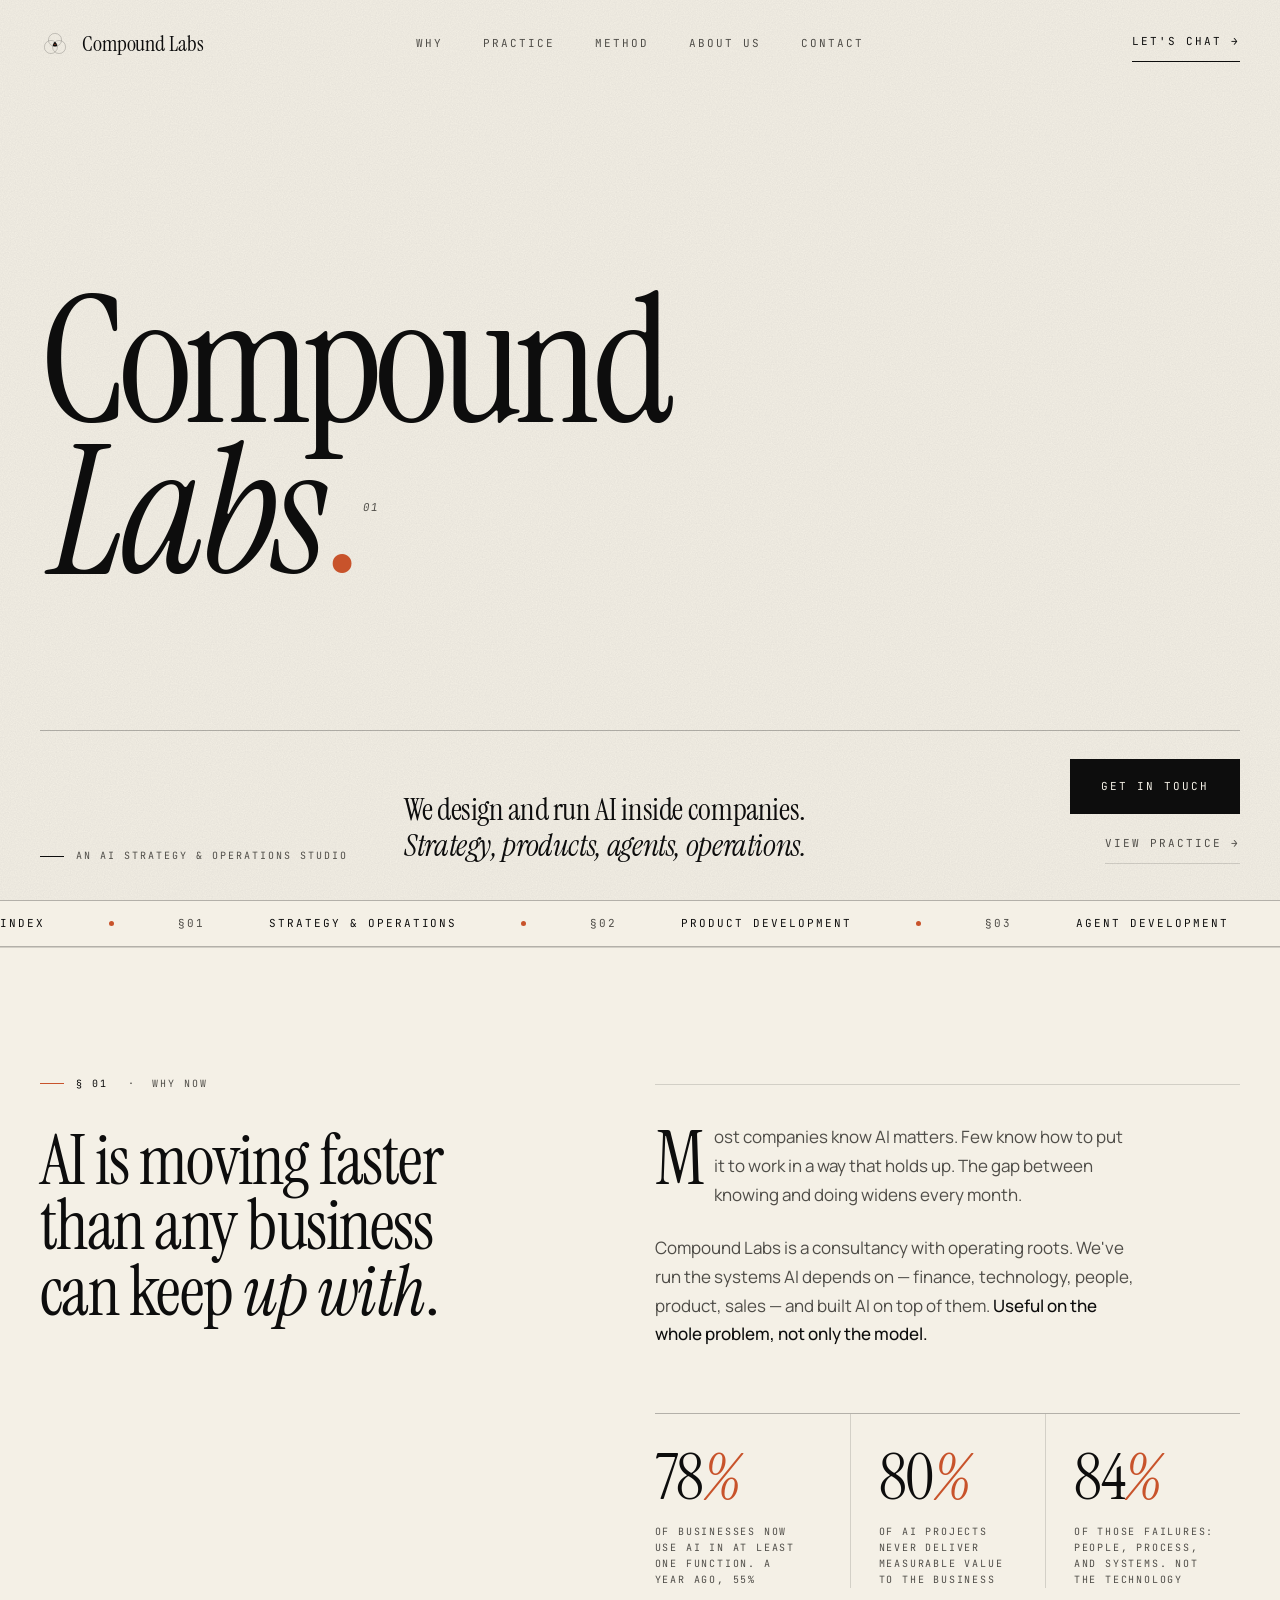
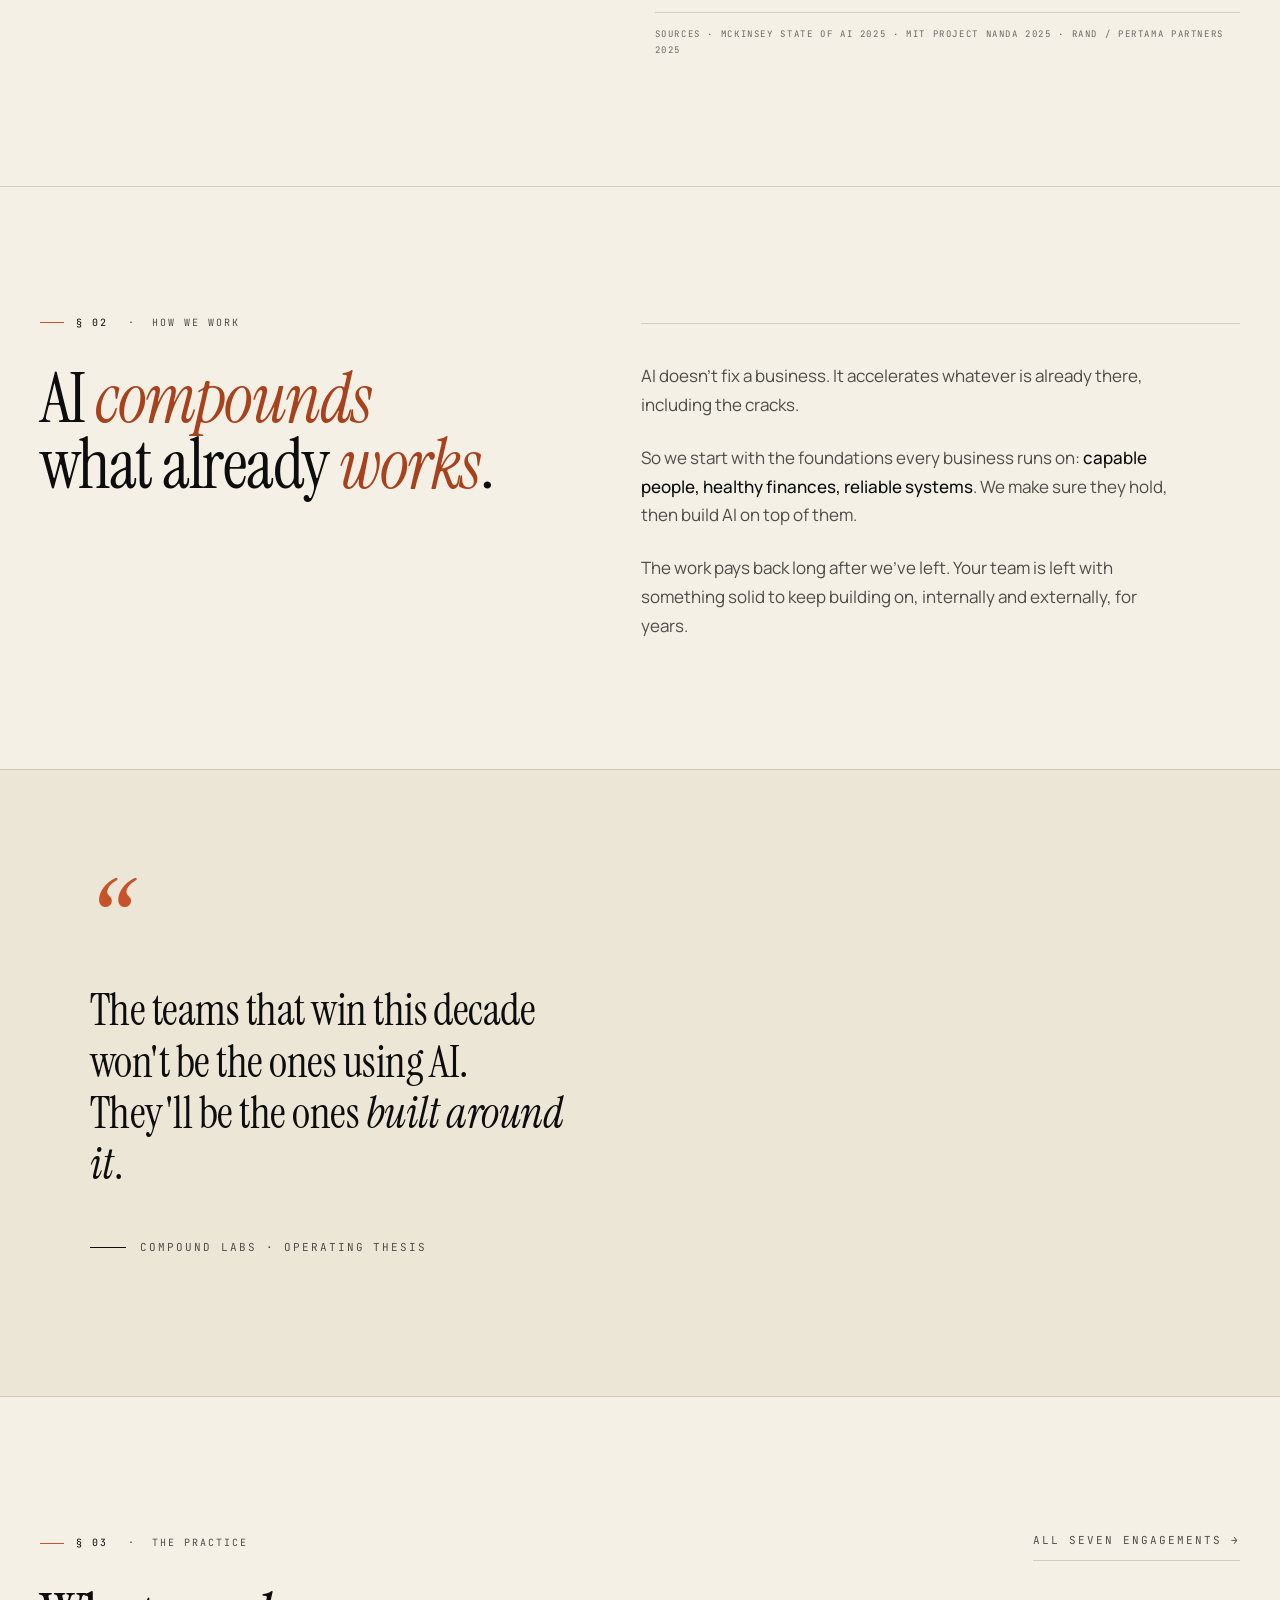
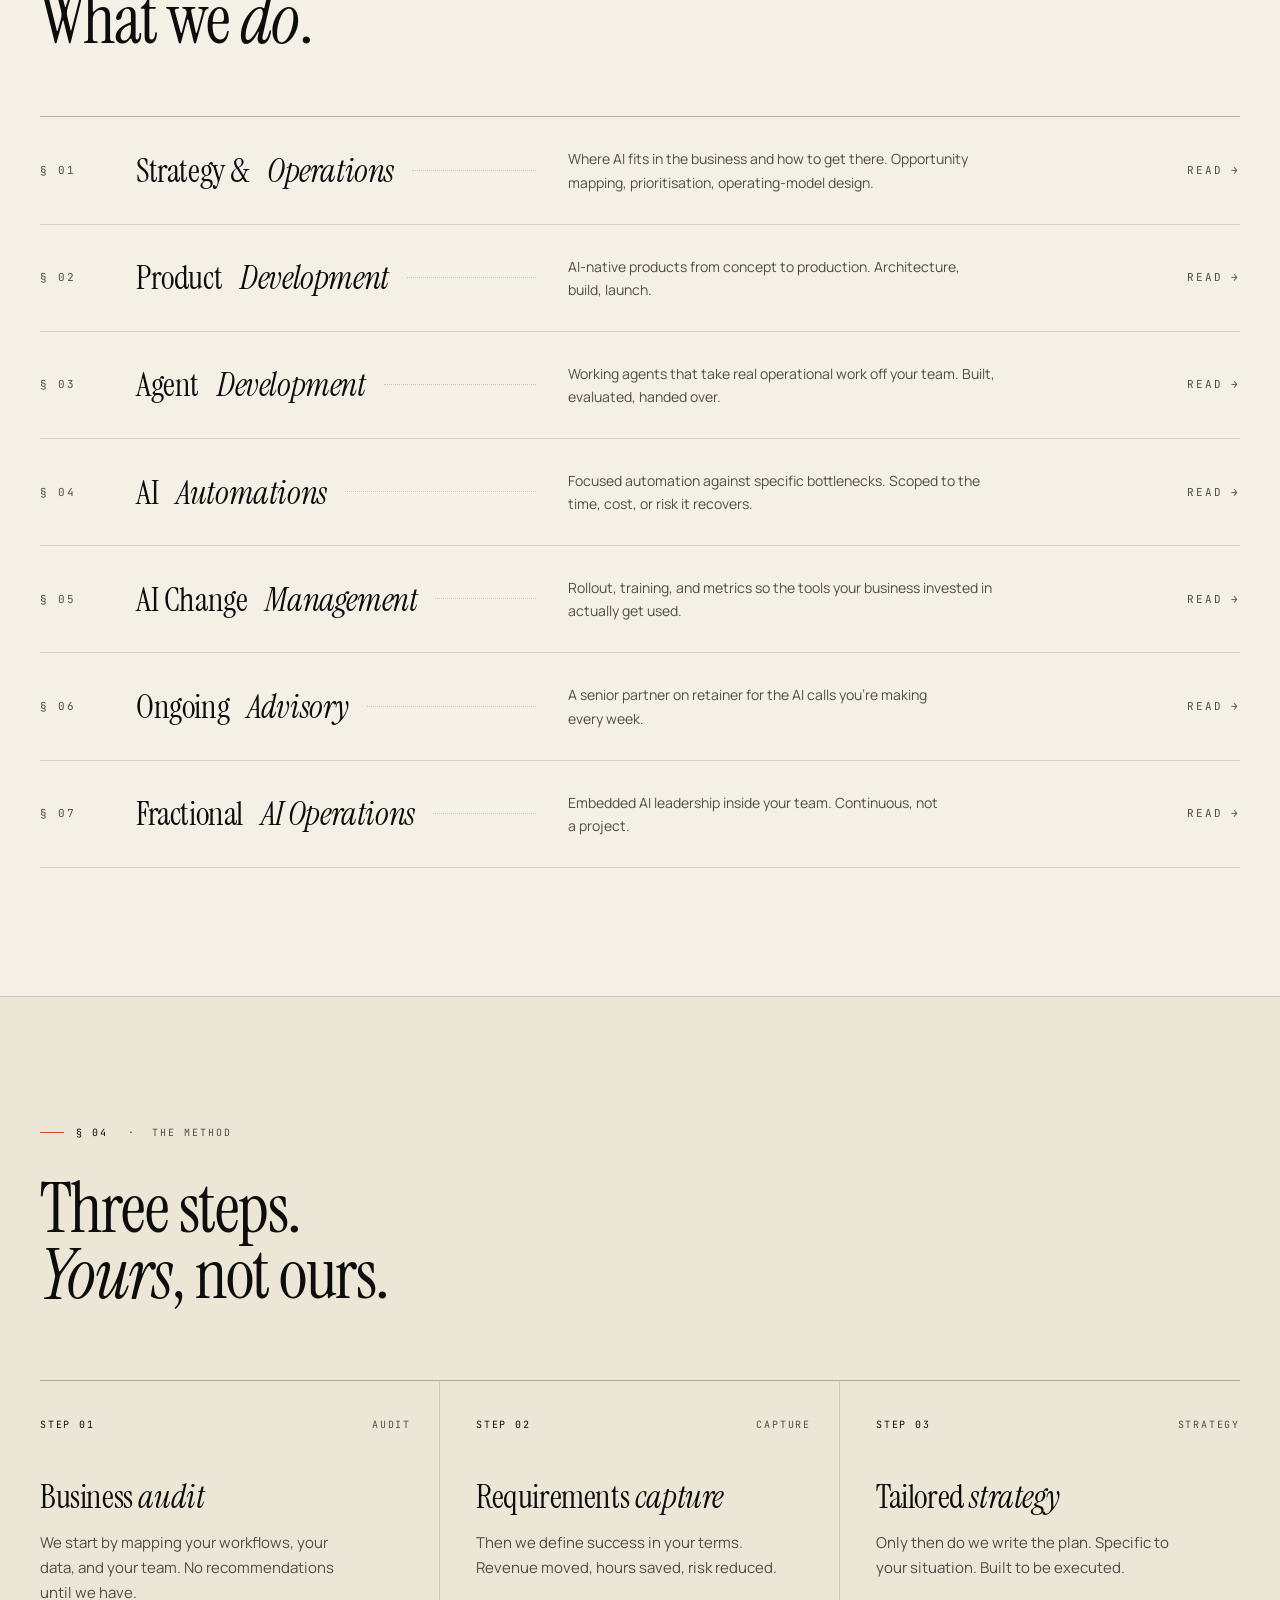
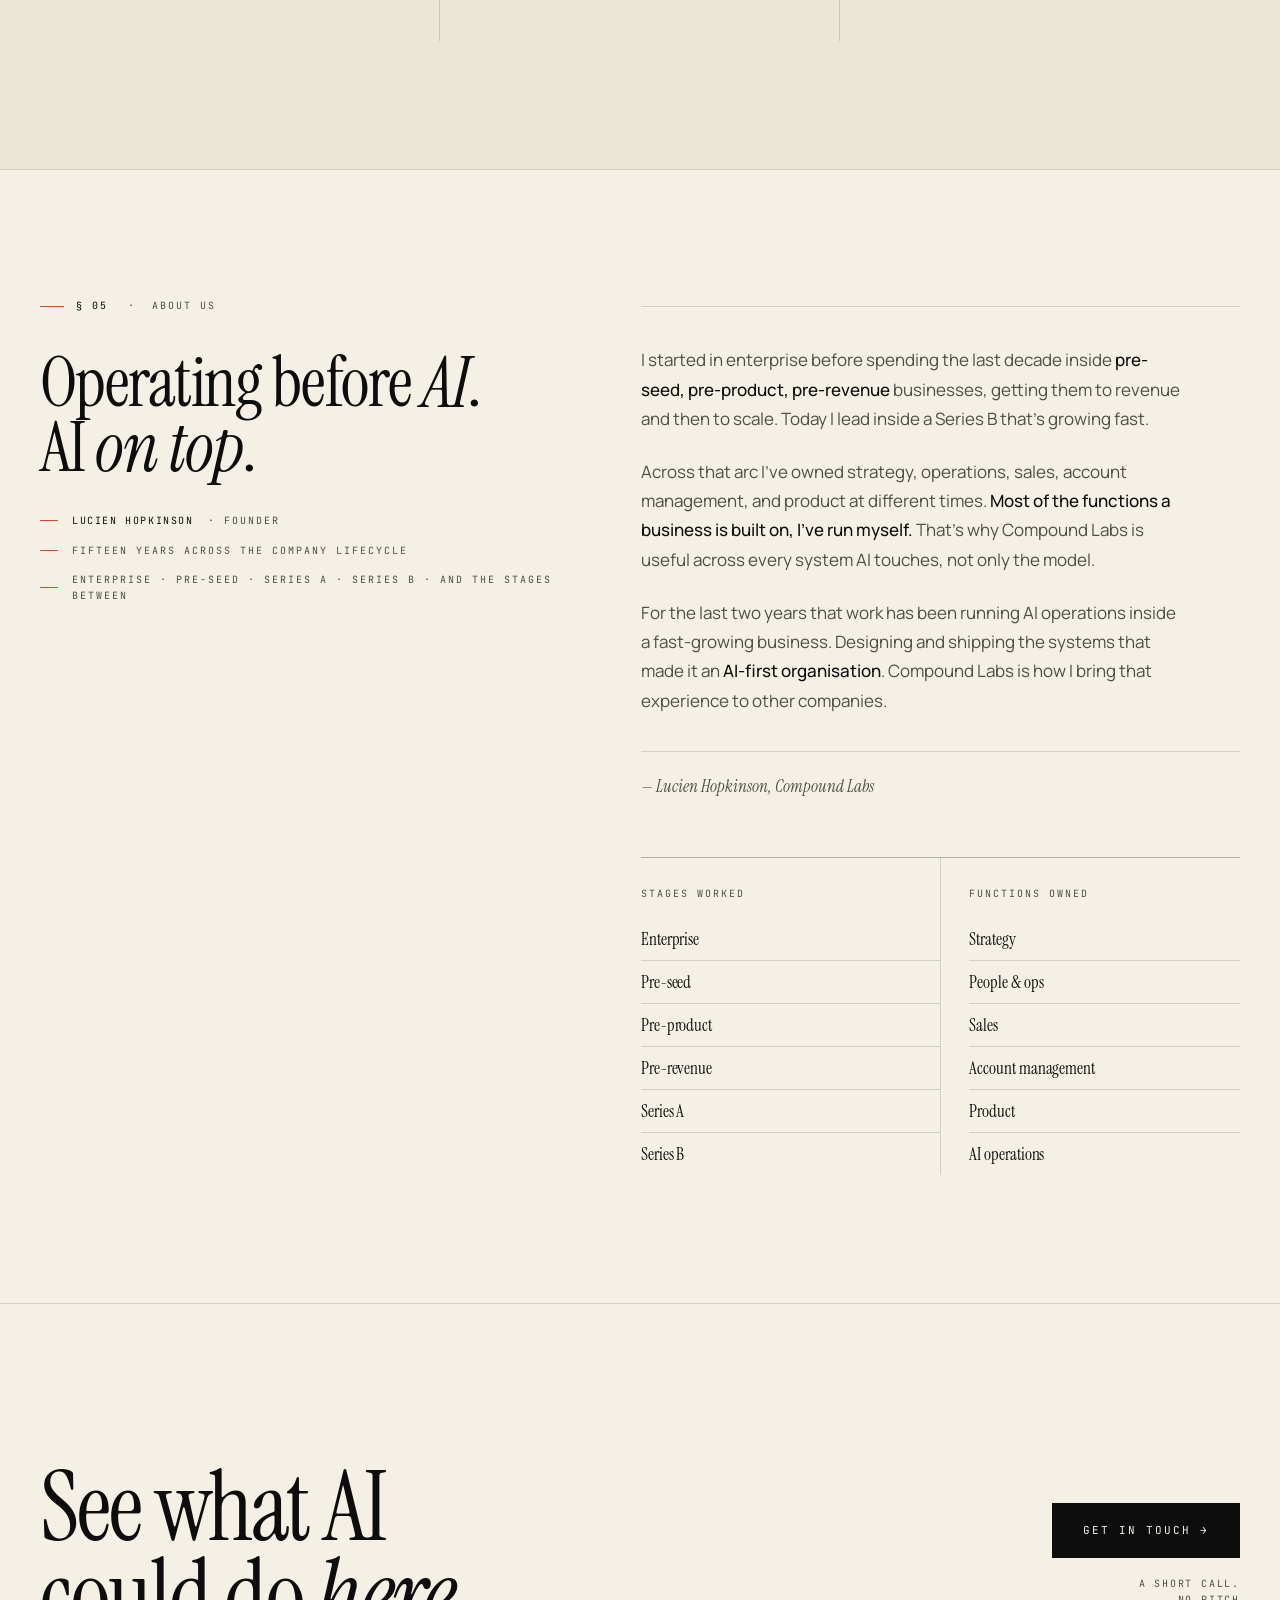
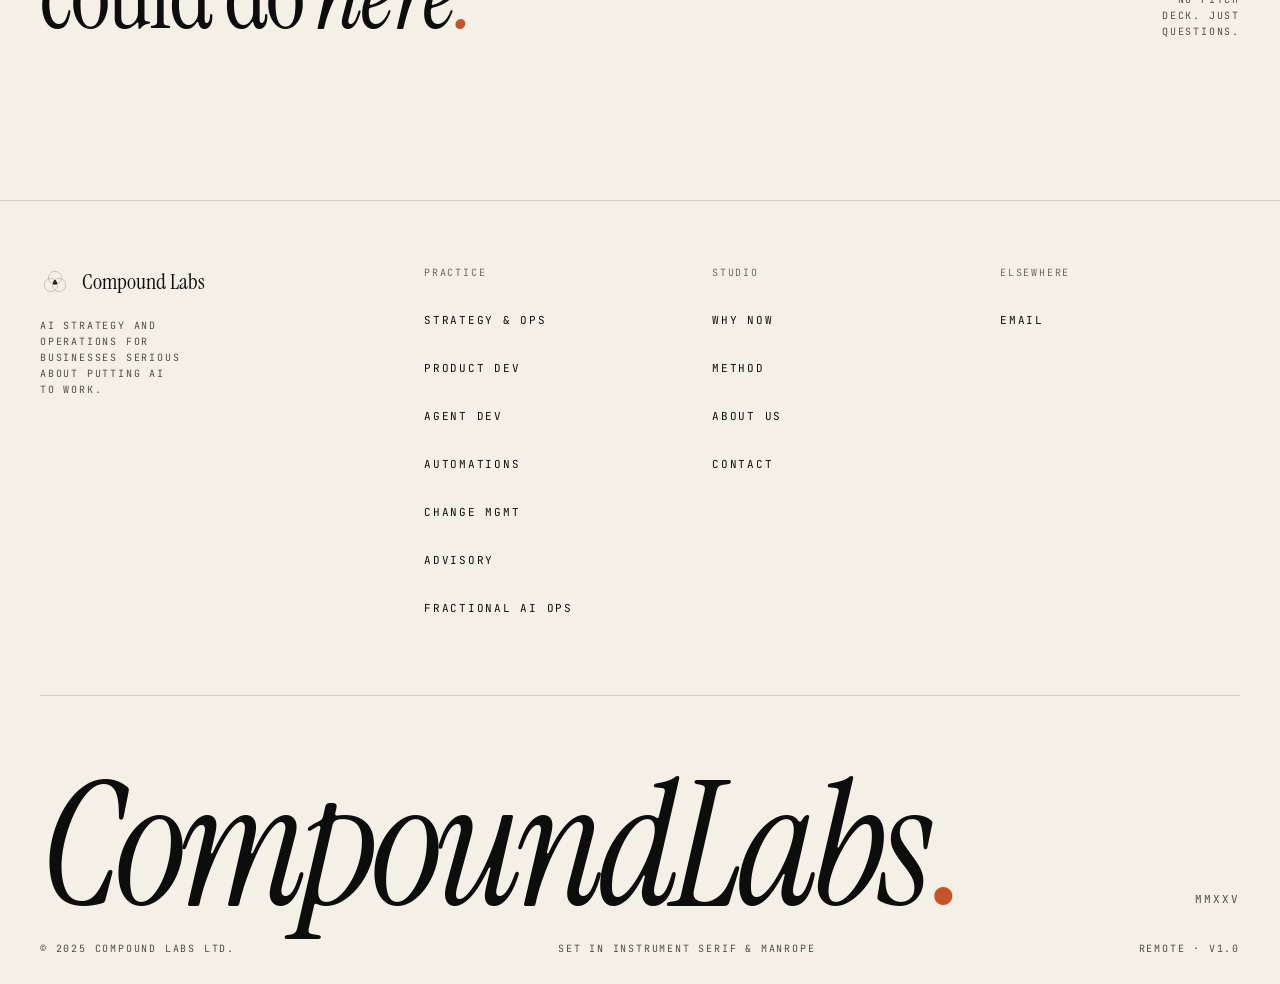
==== index.html @ a9ea235d "chore: remove LinkedIn references from site - Drop `sameAs` LinkedIn URL from Organization and Perso" ====
<!DOCTYPE html>
<html lang="en">
<head>
<meta charset="UTF-8">
<meta name="viewport" content="width=device-width,initial-scale=1.0">
<!-- Google tag (gtag.js) -->
<script async src="https://www.googletagmanager.com/gtag/js?id=G-2E2Q73H199"></script>
<script>
  window.dataLayer = window.dataLayer || [];
  function gtag(){dataLayer.push(arguments);}
  gtag('js', new Date());
  gtag('config', 'G-2E2Q73H199');
</script>
<title>Compound Labs — An AI Strategy &amp; Operations Studio</title>
<meta name="description" content="An AI Strategy &amp; Operations Studio. AI strategy, products, agents, automation, change management, advisory, and fractional operations for businesses ready to ship.">
<meta name="theme-color" content="#F4F0E6">
<meta property="og:title" content="Compound Labs — An AI Strategy &amp; Operations Studio">
<meta property="og:description" content="AI strategy, products, agents, and ongoing operations for businesses ready to ship.">
<meta property="og:type" content="website">
<meta property="og:site_name" content="Compound Labs">
<meta name="twitter:card" content="summary">
<meta name="twitter:title" content="Compound Labs — An AI Strategy &amp; Operations Studio">
<meta name="twitter:description" content="AI strategy, products, agents, and ongoing operations for businesses ready to ship.">
<link rel="canonical" href="https://compoundlabs.studio/">
<meta property="og:url" content="https://compoundlabs.studio/">
<meta property="og:image" content="https://compoundlabs.studio/og-image.png">
<meta name="twitter:image" content="https://compoundlabs.studio/og-image.png">
<link rel="icon" type="image/svg+xml" href="favicon.svg">
<link rel="preconnect" href="https://fonts.googleapis.com">
<link rel="preconnect" href="https://fonts.gstatic.com" crossorigin>
<link rel="preload" as="style" href="https://fonts.googleapis.com/css2?family=Instrument+Serif:ital@0;1&family=Manrope:wght@300;400;500;600&family=JetBrains+Mono:wght@300;400;500&display=swap">
<link rel="stylesheet" href="https://fonts.googleapis.com/css2?family=Instrument+Serif:ital@0;1&family=Manrope:wght@300;400;500;600&family=JetBrains+Mono:wght@300;400;500&display=swap" media="print" onload="this.media='all'">
<noscript><link rel="stylesheet" href="https://fonts.googleapis.com/css2?family=Instrument+Serif:ital@0;1&family=Manrope:wght@300;400;500;600&family=JetBrains+Mono:wght@300;400;500&display=swap"></noscript>
<link rel="stylesheet" href="styles.css">
<!-- Google Search Console verification — paste meta value below when issued -->
<!-- <meta name="google-site-verification" content="YOUR_TOKEN_HERE"> -->
<script defer data-domain="compoundlabs.studio" src="https://plausible.io/js/script.outbound-links.tagged-events.js"></script>
<script>window.plausible=window.plausible||function(){(window.plausible.q=window.plausible.q||[]).push(arguments)}</script>
<script type="application/ld+json">
{
  "@context": "https://schema.org",
  "@graph": [
    {
      "@type": "Organization",
      "@id": "https://compoundlabs.studio/#organization",
      "name": "Compound Labs",
      "legalName": "Compound Labs Ltd",
      "url": "https://compoundlabs.studio/",
      "logo": "https://compoundlabs.studio/favicon.svg",
      "description": "An AI Strategy & Operations Studio. We design and run AI inside companies — strategy, products, agents, operations.",
      "founder": { "@id": "https://compoundlabs.studio/#lucien" }
    },
    {
      "@type": "WebSite",
      "@id": "https://compoundlabs.studio/#website",
      "url": "https://compoundlabs.studio/",
      "name": "Compound Labs",
      "publisher": { "@id": "https://compoundlabs.studio/#organization" },
      "inLanguage": "en"
    },
    {
      "@type": "Person",
      "@id": "https://compoundlabs.studio/#lucien",
      "name": "Lucien Hopkinson",
      "jobTitle": "Founder",
      "worksFor": { "@id": "https://compoundlabs.studio/#organization" },
      "url": "https://compoundlabs.studio/"
    },
    {
      "@type": "ProfessionalService",
      "@id": "https://compoundlabs.studio/#service",
      "name": "Compound Labs",
      "provider": { "@id": "https://compoundlabs.studio/#organization" },
      "serviceType": "AI Strategy & Operations Consulting",
      "areaServed": { "@type": "Place", "name": "Worldwide" },
      "hasOfferCatalog": {
        "@type": "OfferCatalog",
        "name": "Engagements",
        "itemListElement": [
          { "@type": "Offer", "itemOffered": { "@type": "Service", "name": "Strategy & Operations", "url": "https://compoundlabs.studio/services.html#strategy" } },
          { "@type": "Offer", "itemOffered": { "@type": "Service", "name": "Product Development", "url": "https://compoundlabs.studio/services.html#product" } },
          { "@type": "Offer", "itemOffered": { "@type": "Service", "name": "Agent Development", "url": "https://compoundlabs.studio/services.html#agents" } },
          { "@type": "Offer", "itemOffered": { "@type": "Service", "name": "AI Automations", "url": "https://compoundlabs.studio/services.html#automation" } },
          { "@type": "Offer", "itemOffered": { "@type": "Service", "name": "AI Change Management", "url": "https://compoundlabs.studio/services.html#change" } },
          { "@type": "Offer", "itemOffered": { "@type": "Service", "name": "Ongoing Advisory", "url": "https://compoundlabs.studio/services.html#advisory" } },
          { "@type": "Offer", "itemOffered": { "@type": "Service", "name": "Fractional AI Operations", "url": "https://compoundlabs.studio/services.html#fractional" } }
        ]
      }
    }
  ]
}
</script>
<style>
  /* ── HERO ───────────────────────────────────────────── */
  .hero{
    min-height:100vh;
    padding:128px var(--pad) 0;
    display:flex;flex-direction:column;
    position:relative;
    z-index:2;
  }
  .hero-meta{
    display:grid;grid-template-columns:1fr 1fr 1fr;gap:24px;
    padding-bottom:14px;border-bottom:1px solid var(--rule-strong);
    font-family:var(--mono);font-size:10px;letter-spacing:.18em;text-transform:uppercase;color:var(--ink-soft);
  }
  .hero-meta > div:nth-child(2){text-align:center}
  .hero-meta > div:nth-child(3){text-align:right}
  .hero-meta b{font-weight:400;color:var(--ink)}

  .hero-stage{
    flex:1;display:flex;flex-direction:column;justify-content:center;
    padding:48px 0 32px;position:relative;
  }
  .hero-title{
    font-family:var(--serif);font-weight:400;
    font-size:clamp(4rem,14vw,14rem);
    line-height:.86;letter-spacing:-.04em;
    text-align:left;color:var(--ink);
  }
  .hero-title .row1{display:block}
  .hero-title .row2{display:block;font-style:italic;letter-spacing:-.025em;text-indent:.06em;margin-top:-.02em}
  .hero-title .stop{color:var(--vermillion);font-style:normal;letter-spacing:0}
  .hero-title sup{
    font-family:var(--mono);font-size:.06em;font-weight:400;letter-spacing:.18em;
    vertical-align:super;color:var(--ink-soft);margin-left:.18em;text-transform:uppercase;
  }

  .hero-foot{
    display:grid;grid-template-columns:auto minmax(0,1fr) auto;
    align-items:end;gap:56px;
    padding:28px 0 36px;
    border-top:1px solid var(--rule-strong);
  }
  .hero-eyebrow{
    display:flex;align-items:center;gap:12px;white-space:nowrap;
    font-family:var(--mono);font-size:10px;letter-spacing:.2em;text-transform:uppercase;
    color:var(--ink-soft);line-height:1.6;
  }
  .hero-eyebrow .tag-line{width:24px;height:1px;background:var(--ink);flex-shrink:0}
  .hero-lead{
    font-family:var(--serif);
    font-size:clamp(1.55rem,2.4vw,2.3rem);
    line-height:1.18;letter-spacing:-.012em;
    max-width:32ch;color:var(--ink);
  }
  .hero-lead em{font-style:italic}
  .hero-actions{display:flex;flex-direction:column;align-items:flex-end;gap:14px;flex-shrink:0}

  .scroll-tag{
    position:absolute;left:var(--pad);bottom:14px;
    font-family:var(--mono);font-size:10px;letter-spacing:.18em;text-transform:uppercase;color:var(--ink-faint);
    display:flex;align-items:center;gap:10px;
  }
  .scroll-tag .arrow{
    display:inline-block;width:1px;height:22px;background:var(--ink-faint);
    animation:fall 2s ease-in-out infinite;
  }
  @keyframes fall{0%{transform:scaleY(.2);transform-origin:top}50%{transform:scaleY(1);transform-origin:top}51%{transform:scaleY(1);transform-origin:bottom}100%{transform:scaleY(.2);transform-origin:bottom}}

  /* ── PREMISE ────────────────────────────────────────── */
  .premise{padding:128px var(--pad);border-top:1px solid var(--rule);position:relative;z-index:2}
  .premise-grid{
    display:grid;grid-template-columns:1.05fr 1.15fr;gap:80px;
    align-items:start;max-width:var(--max);margin:0 auto;
  }
  .premise-h{font-family:var(--serif);font-weight:400;font-size:clamp(2.6rem,5.4vw,5.6rem);line-height:.95;letter-spacing:-.022em;color:var(--ink)}
  .premise-h em{font-style:italic}
  .premise-body{padding-top:14px;border-top:1px solid var(--rule);margin-top:8px}
  .premise-body p{font-size:17px;line-height:1.7;color:var(--ink-soft);margin:24px 0 0;max-width:48ch}
  .premise-body p:first-of-type::first-letter{
    font-family:var(--serif);font-size:4.4em;float:left;line-height:.85;
    margin:.05em .12em -.02em 0;color:var(--ink);font-weight:400;
  }
  .premise-body strong{color:var(--ink);font-weight:500}

  .stats{
    display:grid;grid-template-columns:repeat(3,1fr);gap:0;
    margin-top:64px;border-top:1px solid var(--rule-strong);
  }
  .stat{padding:32px 0 0;position:relative}
  .stat + .stat{padding-left:28px;border-left:1px solid var(--rule)}
  .stat-fig{font-family:var(--serif);font-size:clamp(2.6rem,5vw,4.4rem);line-height:1;letter-spacing:-.02em}
  .stat-fig em{font-style:italic;color:var(--vermillion)}
  .stat-cap{font-family:var(--mono);font-size:10px;letter-spacing:.18em;text-transform:uppercase;color:var(--ink-soft);margin-top:14px;line-height:1.6;max-width:24ch}

  /* ── FOUNDATION (ethos) ─────────────────────────────── */
  .foundation{padding:128px var(--pad);border-top:1px solid var(--rule);position:relative;z-index:2}
  .foundation-grid{display:grid;grid-template-columns:1fr 1.15fr;gap:80px;align-items:start;max-width:var(--max);margin:0 auto}
  .foundation-h{font-family:var(--serif);font-weight:400;font-size:clamp(2.6rem,5.4vw,5.6rem);line-height:.95;letter-spacing:-.022em;color:var(--ink)}
  .foundation-h em{font-style:italic;color:var(--vermillion-deep)}
  .foundation-body{padding-top:14px;border-top:1px solid var(--rule);margin-top:8px}
  .foundation-body p{font-size:17px;line-height:1.7;color:var(--ink-soft);margin:24px 0 0;max-width:54ch}
  .foundation-body strong{color:var(--ink);font-weight:500}

  /* sources note */
  .stats-source{
    margin-top:24px;padding-top:14px;border-top:1px solid var(--rule);
    font-family:var(--mono);font-size:9px;letter-spacing:.18em;text-transform:uppercase;
    color:var(--ink-faint);line-height:1.7;
  }

  /* ── PULL QUOTE ─────────────────────────────────────── */
  .quote{padding:140px var(--pad);border-top:1px solid var(--rule);position:relative;z-index:2;background:var(--paper-deep)}
  .quote-inner{max-width:1100px;margin:0 auto}
  .quote-mark{font-family:var(--serif);font-size:8rem;line-height:.4;color:var(--vermillion);font-style:italic;display:block;margin-bottom:24px}
  .quote-text{
    font-family:var(--serif);font-size:clamp(1.8rem,3.4vw,3rem);line-height:1.18;letter-spacing:-.012em;
    color:var(--ink);max-width:24ch;
  }
  .quote-text em{font-style:italic;color:var(--ink)}
  .quote-attr{
    margin-top:48px;display:flex;align-items:center;gap:14px;
    font-family:var(--mono);font-size:11px;letter-spacing:.18em;text-transform:uppercase;color:var(--ink-soft);
  }
  .quote-attr::before{content:'';width:36px;height:1px;background:var(--ink)}

  /* ── SERVICES TOC (homepage strip) ──────────────────── */
  .svc{padding:128px var(--pad);border-top:1px solid var(--rule);position:relative;z-index:2}
  .svc-inner{max-width:var(--max);margin:0 auto}
  .svc-head{
    display:flex;justify-content:space-between;align-items:baseline;
    margin-bottom:64px;gap:24px;
  }
  .svc-h{font-family:var(--serif);font-weight:400;font-size:clamp(2.6rem,5.4vw,5.6rem);line-height:.95;letter-spacing:-.022em;color:var(--ink)}
  .svc-h em{font-style:italic}

  .svc-list{border-top:1px solid var(--rule-strong)}
  .svc-row{
    display:grid;grid-template-columns:64px minmax(0,1fr) minmax(0,1.4fr) 80px;
    gap:32px;align-items:center;
    padding:30px 0;border-bottom:1px solid var(--rule);
    transition:padding .35s cubic-bezier(.16,1,.3,1),background .25s;
    position:relative;cursor:pointer;
  }
  .svc-row:hover{padding-left:18px;padding-right:18px;background:var(--paper-deep)}
  .svc-num{font-family:var(--mono);font-size:11px;letter-spacing:.18em;color:var(--ink-soft)}
  .svc-name{
    font-family:var(--serif);font-weight:400;
    font-size:clamp(1.5rem,2.6vw,2.2rem);line-height:1;letter-spacing:-.012em;
    display:flex;align-items:center;gap:18px;color:var(--ink);
  }
  .svc-name .dot-leader{
    flex:1;border-bottom:1px dotted var(--rule-strong);
    height:0;align-self:end;margin-bottom:.5em;
    opacity:.6;transition:opacity .25s;
  }
  .svc-row:hover .svc-name .dot-leader{opacity:1}
  .svc-name em{font-style:italic}
  .svc-desc{font-size:14px;line-height:1.65;color:var(--ink-soft);max-width:48ch}
  .svc-arrow{
    font-family:var(--mono);font-size:11px;letter-spacing:.18em;
    color:var(--ink-soft);text-align:right;text-transform:uppercase;
    transition:color .2s,transform .25s;display:flex;justify-content:flex-end;align-items:center;gap:8px;
  }
  .svc-arrow .arr{display:inline-block;transition:transform .3s}
  .svc-row:hover .svc-arrow{color:var(--vermillion)}
  .svc-row:hover .svc-arrow .arr{transform:translateX(6px)}

  /* ── STUDIO / FOUNDER ───────────────────────────────── */
  .studio{padding:128px var(--pad);border-top:1px solid var(--rule);position:relative;z-index:2}
  .studio-inner{max-width:var(--max);margin:0 auto}
  .studio-grid{display:grid;grid-template-columns:1fr 1.15fr;gap:80px;align-items:start}
  .studio-h{font-family:var(--serif);font-weight:400;font-size:clamp(2.6rem,5.4vw,5.6rem);line-height:.95;letter-spacing:-.022em;color:var(--ink)}
  .studio-h em{font-style:italic}
  .studio-meta{
    margin-top:32px;display:flex;flex-direction:column;gap:14px;
    font-family:var(--mono);font-size:10px;letter-spacing:.2em;text-transform:uppercase;color:var(--ink-soft);
  }
  .studio-meta .row{display:flex;align-items:center;gap:14px}
  .studio-meta .row::before{content:'';width:18px;height:1px;background:var(--vermillion);flex-shrink:0}
  .studio-body{padding-top:14px;border-top:1px solid var(--rule);margin-top:8px}
  .studio-body p{font-size:17px;line-height:1.72;color:var(--ink-soft);margin:24px 0 0;max-width:54ch}
  .studio-body p:first-of-type{margin-top:24px}
  .studio-body strong{color:var(--ink);font-weight:500}
  .studio-meta .founder-name{color:var(--ink);letter-spacing:.16em}
  .studio-link{color:var(--ink);border-bottom:1px solid var(--rule);padding-bottom:2px;transition:color .2s,border-color .2s}
  .studio-link:hover{color:var(--vermillion);border-color:var(--vermillion)}
  .studio-signoff{
    margin-top:36px!important;padding-top:20px;border-top:1px solid var(--rule);
    font-family:var(--serif);font-style:italic;font-size:1.15rem;
    color:var(--ink);max-width:none!important;
  }
  .signoff-link{
    color:var(--ink);border-bottom:1px solid var(--rule);
    transition:color .2s,border-color .2s;font-style:italic;
  }
  .signoff-link:hover{color:var(--vermillion);border-color:var(--vermillion)}

  .studio-creds{
    display:grid;grid-template-columns:1fr 1fr;gap:0;
    margin-top:56px;border-top:1px solid var(--rule-strong);
  }
  .creds-block{padding:28px 0 0;position:relative}
  .creds-block:nth-child(2){padding-left:28px;border-left:1px solid var(--rule)}
  .creds-h{font-family:var(--mono);font-size:10px;letter-spacing:.2em;text-transform:uppercase;color:var(--ink-soft);margin-bottom:16px}
  .creds-list{list-style:none}
  .creds-list li{
    padding:8px 0;border-bottom:1px solid var(--rule);
    font-family:var(--serif);font-size:1.05rem;letter-spacing:-.005em;color:var(--ink);
  }
  .creds-list li:last-child{border-bottom:none}

  /* ── METHOD ─────────────────────────────────────────── */
  .proc{padding:128px var(--pad);border-top:1px solid var(--rule);position:relative;z-index:2;background:var(--paper-deep)}
  .proc-inner{max-width:var(--max);margin:0 auto}
  .proc-h{font-family:var(--serif);font-weight:400;font-size:clamp(2.6rem,5.4vw,5.6rem);line-height:.95;letter-spacing:-.022em;color:var(--ink);margin-bottom:72px;max-width:18ch}
  .proc-h em{font-style:italic}
  .proc-grid{
    display:grid;grid-template-columns:repeat(3,1fr);
    border-top:1px solid var(--rule-strong);
  }
  .proc-step{
    padding:36px 28px 36px 0;border-right:1px solid var(--rule);
    position:relative;
  }
  .proc-step:last-child{border-right:none;padding-right:0}
  .proc-step:not(:first-child){padding-left:36px}
  .proc-meta{
    display:flex;align-items:center;justify-content:space-between;
    margin-bottom:48px;
    font-family:var(--mono);font-size:10px;letter-spacing:.18em;text-transform:uppercase;color:var(--ink-soft);
  }
  .proc-meta .num{color:var(--ink)}
  .proc-name{
    font-family:var(--serif);font-weight:400;
    font-size:clamp(1.6rem,2.6vw,2.2rem);letter-spacing:-.012em;line-height:1.05;margin-bottom:16px;color:var(--ink);
  }
  .proc-name em{font-style:italic}
  .proc-desc{font-size:15px;line-height:1.65;color:var(--ink-soft);max-width:34ch}

  /* ── HERO LOAD ANIMATION ────────────────────────────── */
  @keyframes rise{from{opacity:0;transform:translateY(18px)}to{opacity:1;transform:translateY(0)}}
  .hero-meta,.hero-title,.hero-foot,.scroll-tag{opacity:0;animation:rise 1s cubic-bezier(.16,1,.3,1) forwards}
  .hero-meta{animation-delay:.05s}
  .hero-title{animation-delay:.2s}
  .hero-foot{animation-delay:.45s}
  .scroll-tag{animation-delay:.65s}

  /* ── PAGE-SPECIFIC RESPONSIVE ───────────────────────── */
  @media (max-width:1100px){
    .premise-grid,.studio-grid,.foundation-grid{grid-template-columns:1fr;gap:48px}
    .thesis{grid-template-columns:1fr;gap:36px;margin-top:64px}
    .thesis-mark{justify-self:center;max-width:220px}
    .svc-row{grid-template-columns:48px minmax(0,1fr) minmax(0,1.4fr) 80px;gap:24px}
    .hero-foot{grid-template-columns:1fr;gap:32px;align-items:start}
    .hero-actions{flex-direction:row;align-items:center;justify-self:start}
    .proc-grid{grid-template-columns:1fr}
    .proc-step{border-right:none;border-bottom:1px solid var(--rule);padding:32px 0!important}
    .proc-step:last-child{border-bottom:none}
  }
  @media (max-width:760px){
    .hero{padding:120px var(--pad) 0;min-height:92vh}
    .hero-eyebrow{white-space:normal}
    .hero-title{font-size:clamp(3.6rem,18vw,7.5rem)}
    .hero-stage{padding:32px 0 32px}
    .hero-foot{padding:20px 0 28px;gap:24px}
    .scroll-tag{display:none}
    .premise,.svc,.proc,.quote,.studio,.foundation{padding:80px var(--pad)}
    .studio-creds{grid-template-columns:1fr;gap:0}
    .creds-block:nth-child(2){border-left:none;border-top:1px solid var(--rule);padding-left:0;margin-top:24px;padding-top:24px}
    .stats{grid-template-columns:1fr;gap:0}
    .stat + .stat{border-left:none;border-top:1px solid var(--rule);padding-left:0;margin-top:28px;padding-top:28px}
    .quote-mark{font-size:5rem}
    .svc-row{grid-template-columns:36px 1fr;gap:14px;padding:24px 0}
    .svc-row .svc-desc,.svc-row .svc-arrow{display:none}
    .svc-row:hover{padding-left:0;padding-right:0;background:transparent}
    .svc-name{font-size:1.4rem}
    .svc-name .dot-leader{display:none}
  }
</style>
</head>
<body>

<!-- shared logo -->
<svg width="0" height="0" style="position:absolute" aria-hidden="true">
  <defs>
    <symbol id="cl-logo" viewBox="0 0 220 220">
      <defs>
        <clipPath id="cl-top"><circle cx="110" cy="80" r="48"/></clipPath>
        <clipPath id="cl-left"><circle cx="80" cy="132" r="48"/></clipPath>
      </defs>
      <g clip-path="url(#cl-top)"><g clip-path="url(#cl-left)"><circle cx="140" cy="132" r="48" fill="currentColor"/></g></g>
      <g fill="none" stroke="currentColor" stroke-width="1.4">
        <circle cx="110" cy="80" r="48"/>
        <circle cx="80" cy="132" r="48"/>
        <circle cx="140" cy="132" r="48"/>
      </g>
      <circle cx="110" cy="113" r="4" fill="#C8532B"/>
    </symbol>
  </defs>
</svg>

<a href="#main" class="skip-link">Skip to content</a>
<div class="read-progress" id="readProgress"></div>

<!-- NAV -->
<nav id="nav">
  <a href="index.html" class="logo">
    <svg><use href="#cl-logo"/></svg>
    <span>Compound&nbsp;Labs</span>
  </a>
  <div class="nav-links">
    <a href="#why">Why</a>
    <a href="services.html">Practice</a>
    <a href="#method">Method</a>
    <a href="#studio">About Us</a>
    <a href="#contact" data-modal>Contact</a>
  </div>
  <div class="nav-cta-wrap">
    <button type="button" class="nav-cta" data-modal>Let's chat →</button>
    <button type="button" class="nav-toggle" id="navToggle" aria-label="Open menu" aria-expanded="false">
      <span class="bar"></span><span class="bar"></span><span class="bar"></span>
    </button>
  </div>
</nav>

<!-- MOBILE MENU -->
<div class="mobile-menu" id="mobileMenu">
  <ul>
    <li><a href="index.html">Home <span class="num">→</span></a></li>
    <li><a href="#why">Why <span class="num">§ 01</span></a></li>
    <li><a href="#foundation">Foundation <span class="num">§ 02</span></a></li>
    <li><a href="services.html">Practice <span class="num">§ 03</span></a></li>
    <li><a href="#method">Method <span class="num">§ 04</span></a></li>
    <li><a href="#studio">About Us <span class="num">§ 05</span></a></li>
    <li><button type="button" data-modal>Contact <span class="num">→</span></button></li>
  </ul>
  <div class="mobile-menu-foot">
    <span>Compound Labs · 2025</span>
    <span>Remote</span>
  </div>
</div>

<main id="main" tabindex="-1">

<!-- HERO -->
<section class="hero">
  <div class="hero-stage">
    <h1 class="hero-title">
      <span class="row1">Compound</span>
      <span class="row2">Labs<span class="stop">.</span><sup>01</sup></span>
    </h1>
  </div>

  <div class="hero-foot">
    <div class="hero-eyebrow"><span class="tag-line"></span>An AI Strategy &amp; Operations Studio</div>
    <p class="hero-lead">We design and run AI inside companies. <em>Strategy, products, agents, operations.</em></p>
    <div class="hero-actions">
      <button type="button" class="btn" data-modal>Get in touch</button>
      <a href="services.html" class="btn-text">View practice →</a>
    </div>
  </div>

</section>

<!-- TICKER -->
<div class="ticker">
  <div class="ticker-track">
    <span class="lbl">Index</span><span class="dot"></span>
    <span class="tag">§01</span><span class="lbl">Strategy &amp; Operations</span><span class="dot"></span>
    <span class="tag">§02</span><span class="lbl">Product Development</span><span class="dot"></span>
    <span class="tag">§03</span><span class="lbl">Agent Development</span><span class="dot"></span>
    <span class="tag">§04</span><span class="lbl">AI Automations</span><span class="dot"></span>
    <span class="tag">§05</span><span class="lbl">AI Change Management</span><span class="dot"></span>
    <span class="tag">§06</span><span class="lbl">Ongoing Advisory</span><span class="dot"></span>
    <span class="tag">§07</span><span class="lbl">Fractional AI Ops</span><span class="dot"></span>
    <!-- duplicate for seamless loop -->
    <span class="lbl">Index</span><span class="dot"></span>
    <span class="tag">§01</span><span class="lbl">Strategy &amp; Operations</span><span class="dot"></span>
    <span class="tag">§02</span><span class="lbl">Product Development</span><span class="dot"></span>
    <span class="tag">§03</span><span class="lbl">Agent Development</span><span class="dot"></span>
    <span class="tag">§04</span><span class="lbl">AI Automations</span><span class="dot"></span>
    <span class="tag">§05</span><span class="lbl">AI Change Management</span><span class="dot"></span>
    <span class="tag">§06</span><span class="lbl">Ongoing Advisory</span><span class="dot"></span>
    <span class="tag">§07</span><span class="lbl">Fractional AI Ops</span><span class="dot"></span>
  </div>
</div>

<!-- PREMISE -->
<section class="premise" id="why">
  <div class="premise-grid">
    <div class="rv">
      <div class="section-tag"><b>§ 01</b> &nbsp;·&nbsp; Why now</div>
      <h2 class="premise-h">AI is moving faster<br>than any business<br>can keep <em>up with</em>.</h2>
    </div>
    <div class="rv d1">
      <div class="premise-body">
        <p>Most companies know AI matters. Few know how to put it to work in a way that holds up. The gap between knowing and doing widens every month.</p>
        <p>Compound Labs is a consultancy with operating roots. We've run the systems AI depends on — finance, technology, people, product, sales — and built AI on top of them. <strong>Useful on the whole problem, not only the model.</strong></p>
      </div>
      <div class="stats">
        <div class="stat">
          <div class="stat-fig">78<em>%</em></div>
          <div class="stat-cap">of businesses now use AI in at least one function. A year ago, 55%</div>
        </div>
        <div class="stat">
          <div class="stat-fig">80<em>%</em></div>
          <div class="stat-cap">of AI projects never deliver measurable value to the business</div>
        </div>
        <div class="stat">
          <div class="stat-fig">84<em>%</em></div>
          <div class="stat-cap">of those failures: people, process, and systems. Not the technology</div>
        </div>
      </div>
      <p class="stats-source">Sources · McKinsey State of AI 2025 · MIT Project NANDA 2025 · RAND / Pertama Partners 2025</p>
    </div>
  </div>
</section>

<!-- FOUNDATION / ETHOS -->
<section class="foundation" id="foundation">
  <div class="foundation-grid">
    <div class="rv">
      <div class="section-tag"><b>§ 02</b> &nbsp;·&nbsp; How we work</div>
      <h2 class="foundation-h">AI <em>compounds</em><br>what already <em>works</em>.</h2>
    </div>
    <div class="rv d1">
      <div class="foundation-body">
        <p>AI doesn't fix a business. It accelerates whatever is already there, including the cracks.</p>
        <p>So we start with the foundations every business runs on: <strong>capable people, healthy finances, reliable systems</strong>. We make sure they hold, then build AI on top of them.</p>
        <p>The work pays back long after we've left. Your team is left with something solid to keep building on, internally and externally, for years.</p>
      </div>
    </div>
  </div>

</section>

<!-- PULL QUOTE -->
<section class="quote">
  <div class="quote-inner">
    <span class="quote-mark rv">“</span>
    <p class="quote-text rv d1">The teams that win this decade<br>won't be the ones using AI.<br>They'll be the ones <em>built around it</em>.</p>
    <div class="quote-attr rv d2">Compound Labs · Operating thesis</div>
  </div>
</section>

<!-- SERVICES -->
<section class="svc" id="practice">
  <div class="svc-inner">
    <div class="svc-head">
      <div>
        <div class="section-tag rv"><b>§ 03</b> &nbsp;·&nbsp; The Practice</div>
        <h2 class="svc-h rv">What we <em>do</em>.</h2>
      </div>
      <a href="services.html" class="btn-text rv d1">All seven engagements →</a>
    </div>
    <div class="svc-list">
      <a href="services.html#strategy" class="svc-row rv">
        <div class="svc-num">§ 01</div>
        <div class="svc-name">Strategy &amp; <em>Operations</em><span class="dot-leader"></span></div>
        <div class="svc-desc">Where AI fits in the business and how to get there. Opportunity mapping, prioritisation, operating-model design.</div>
        <div class="svc-arrow"><span>Read</span><span class="arr">→</span></div>
      </a>
      <a href="services.html#product" class="svc-row rv">
        <div class="svc-num">§ 02</div>
        <div class="svc-name">Product <em>Development</em><span class="dot-leader"></span></div>
        <div class="svc-desc">AI-native products from concept to production. Architecture, build, launch.</div>
        <div class="svc-arrow"><span>Read</span><span class="arr">→</span></div>
      </a>
      <a href="services.html#agents" class="svc-row rv">
        <div class="svc-num">§ 03</div>
        <div class="svc-name">Agent <em>Development</em><span class="dot-leader"></span></div>
        <div class="svc-desc">Working agents that take real operational work off your team. Built, evaluated, handed over.</div>
        <div class="svc-arrow"><span>Read</span><span class="arr">→</span></div>
      </a>
      <a href="services.html#automation" class="svc-row rv">
        <div class="svc-num">§ 04</div>
        <div class="svc-name">AI <em>Automations</em><span class="dot-leader"></span></div>
        <div class="svc-desc">Focused automation against specific bottlenecks. Scoped to the time, cost, or risk it recovers.</div>
        <div class="svc-arrow"><span>Read</span><span class="arr">→</span></div>
      </a>
      <a href="services.html#change" class="svc-row rv">
        <div class="svc-num">§ 05</div>
        <div class="svc-name">AI Change <em>Management</em><span class="dot-leader"></span></div>
        <div class="svc-desc">Rollout, training, and metrics so the tools your business invested in actually get used.</div>
        <div class="svc-arrow"><span>Read</span><span class="arr">→</span></div>
      </a>
      <a href="services.html#advisory" class="svc-row rv">
        <div class="svc-num">§ 06</div>
        <div class="svc-name">Ongoing <em>Advisory</em><span class="dot-leader"></span></div>
        <div class="svc-desc">A senior partner on retainer for the AI calls you're making every week.</div>
        <div class="svc-arrow"><span>Read</span><span class="arr">→</span></div>
      </a>
      <a href="services.html#fractional" class="svc-row rv">
        <div class="svc-num">§ 07</div>
        <div class="svc-name">Fractional <em>AI Operations</em><span class="dot-leader"></span></div>
        <div class="svc-desc">Embedded AI leadership inside your team. Continuous, not a project.</div>
        <div class="svc-arrow"><span>Read</span><span class="arr">→</span></div>
      </a>
    </div>
  </div>
</section>

<!-- METHOD -->
<section class="proc" id="method">
  <div class="proc-inner">
    <div class="section-tag rv"><b>§ 04</b> &nbsp;·&nbsp; The Method</div>
    <h2 class="proc-h rv">Three steps.<br><em>Yours</em>, not ours.</h2>
    <div class="proc-grid">
      <div class="proc-step rv">
        <div class="proc-meta"><span class="num">Step 01</span><span>Audit</span></div>
        <h3 class="proc-name">Business <em>audit</em></h3>
        <p class="proc-desc">We start by mapping your workflows, your data, and your team. No recommendations until we have.</p>
      </div>
      <div class="proc-step rv d1">
        <div class="proc-meta"><span class="num">Step 02</span><span>Capture</span></div>
        <h3 class="proc-name">Requirements <em>capture</em></h3>
        <p class="proc-desc">Then we define success in your terms. Revenue moved, hours saved, risk reduced.</p>
      </div>
      <div class="proc-step rv d2">
        <div class="proc-meta"><span class="num">Step 03</span><span>Strategy</span></div>
        <h3 class="proc-name">Tailored <em>strategy</em></h3>
        <p class="proc-desc">Only then do we write the plan. Specific to your situation. Built to be executed.</p>
      </div>
    </div>
  </div>
</section>

<!-- STUDIO / FOUNDER -->
<section class="studio" id="studio">
  <div class="studio-inner">
    <div class="studio-grid">
      <div class="rv">
        <div class="section-tag"><b>§ 05</b> &nbsp;·&nbsp; About Us</div>
        <h2 class="studio-h">Operating before <em>AI</em>.<br>AI <em>on top</em>.</h2>
        <div class="studio-meta">
          <div class="row"><span class="founder-name">Lucien Hopkinson</span> · Founder</div>
          <div class="row">Fifteen years across the company lifecycle</div>
          <div class="row">Enterprise · Pre-seed · Series A · Series B · and the stages between</div>
        </div>
      </div>
      <div class="rv d1">
        <div class="studio-body">
          <p>I started in enterprise before spending the last decade inside <strong>pre-seed, pre-product, pre-revenue</strong> businesses, getting them to revenue and then to scale. Today I lead inside a Series B that's growing fast.</p>
          <p>Across that arc I've owned strategy, operations, sales, account management, and product at different times. <strong>Most of the functions a business is built on, I've run myself.</strong> That's why Compound Labs is useful across every system AI touches, not only the model.</p>
          <p>For the last two years that work has been running AI operations inside a fast-growing business. Designing and shipping the systems that made it an <strong>AI-first organisation</strong>. Compound Labs is how I bring that experience to other companies.</p>
          <p class="studio-signoff">— Lucien Hopkinson, Compound Labs</p>
        </div>
        <div class="studio-creds">
          <div class="creds-block">
            <div class="creds-h">Stages worked</div>
            <ul class="creds-list">
              <li>Enterprise</li>
              <li>Pre-seed</li>
              <li>Pre-product</li>
              <li>Pre-revenue</li>
              <li>Series A</li>
              <li>Series B</li>
            </ul>
          </div>
          <div class="creds-block">
            <div class="creds-h">Functions owned</div>
            <ul class="creds-list">
              <li>Strategy</li>
              <li>People &amp; ops</li>
              <li>Sales</li>
              <li>Account management</li>
              <li>Product</li>
              <li>AI operations</li>
            </ul>
          </div>
        </div>
      </div>
    </div>
  </div>
</section>

<!-- CTA -->
<section class="cta" id="contact">
  <div class="cta-inner">
    <h2 class="cta-h rv">See what AI<br>could do <em>here<span class="acc">.</span></em></h2>
    <div class="cta-actions rv d1">
      <button type="button" class="btn" data-modal>Get in touch →</button>
      <p class="cta-sub">A short call. No pitch deck. Just questions.</p>
    </div>
  </div>
</section>

</main>

<!-- FOOTER -->
<footer>
  <div class="ft-inner">
    <div class="ft-top">
      <div>
        <div class="ft-brand">
          <svg><use href="#cl-logo"/></svg>
          <span>Compound&nbsp;Labs</span>
        </div>
        <p class="ft-brand-tag">AI strategy and operations for businesses serious about putting AI to work.</p>
      </div>
      <div class="ft-col">
        <div class="ft-col-h">Practice</div>
        <ul>
          <li><a href="services.html#strategy">Strategy &amp; Ops</a></li>
          <li><a href="services.html#product">Product Dev</a></li>
          <li><a href="services.html#agents">Agent Dev</a></li>
          <li><a href="services.html#automation">Automations</a></li>
          <li><a href="services.html#change">Change Mgmt</a></li>
          <li><a href="services.html#advisory">Advisory</a></li>
          <li><a href="services.html#fractional">Fractional AI Ops</a></li>
        </ul>
      </div>
      <div class="ft-col">
        <div class="ft-col-h">Studio</div>
        <ul>
          <li><a href="#why">Why now</a></li>
          <li><a href="#method">Method</a></li>
          <li><a href="#studio">About Us</a></li>
          <li><button type="button" data-modal>Contact</button></li>
        </ul>
      </div>
      <div class="ft-col">
        <div class="ft-col-h">Elsewhere</div>
        <ul>
          <li><a href="mailto:hello@compoundlabs.studio">Email</a></li>
        </ul>
      </div>
    </div>

    <div class="ft-mark">
      <span class="word">Compound<em>Labs<span class="stop">.</span></em></span>
      <span class="yr">MMXXV</span>
    </div>

    <div class="ft-bottom">
      <span>© 2025 Compound Labs Ltd.</span>
      <span class="mid">Set in Instrument Serif &amp; Manrope</span>
      <span>Remote · v1.0</span>
    </div>
  </div>
</footer>

<!-- MODAL -->
<div class="modal" id="modal" role="dialog" aria-modal="true" aria-labelledby="modal-h">
  <div class="modal-card">
    <button type="button" class="modal-close" id="modalClose" aria-label="Close">Close <span aria-hidden="true">✕</span></button>
    <div id="modalForm">
      <div class="modal-tag">Get in touch</div>
      <h3 class="modal-h" id="modal-h">Let's <em>talk</em><span class="stop">.</span></h3>
      <form id="contactForm">
        <div class="field-row">
          <div class="field"><label>First name</label><input type="text" name="first" placeholder="First" required></div>
          <div class="field"><label>Last name</label><input type="text" name="last" placeholder="Last" required></div>
        </div>
        <div class="field"><label>Email</label><input type="email" name="email" placeholder="you@company.com" required></div>
        <div class="field"><label>Business</label><input type="text" name="business" placeholder="Your company" required></div>
        <div class="field"><label>Engagement of interest</label><input type="text" name="engagement" placeholder="e.g. Product Development"></div>
        <div class="field"><label>What are you exploring?</label><textarea name="context" placeholder="A line or two about what you're working on..."></textarea></div>
        <button type="submit" class="modal-submit">Send →</button>
        <p class="modal-fine">We reply personally · within 2 business days</p>
      </form>
    </div>
    <div class="modal-thanks" id="modalThanks">
      <h3 class="modal-h">Thank<em>s</em><span class="stop">.</span></h3>
      <p>We'll be in touch shortly</p>
    </div>
  </div>
</div>

<script>
  const nav=document.getElementById('nav');
  const progress=document.getElementById('readProgress');
  const onScroll=()=>{
    nav.classList.toggle('stuck',scrollY>40);
    const h=document.documentElement.scrollHeight-window.innerHeight;
    if(progress) progress.style.width=h?`${(scrollY/h)*100}%`:'0%';
  };
  window.addEventListener('scroll',onScroll,{passive:true});onScroll();

  // smooth anchor scroll with offset for fixed nav
  document.querySelectorAll('a[href^="#"]').forEach(a=>{
    const id=a.getAttribute('href').slice(1);
    if(!id||id==='main') return;
    const target=document.getElementById(id);
    if(!target) return;
    a.addEventListener('click',e=>{
      e.preventDefault();
      const top=target.getBoundingClientRect().top+window.scrollY-90;
      window.scrollTo({top,behavior:'smooth'});
    });
  });

  // mobile menu
  const navToggle=document.getElementById('navToggle');
  const mobileMenu=document.getElementById('mobileMenu');
  navToggle?.addEventListener('click',()=>{
    const open=!navToggle.classList.contains('open');
    navToggle.classList.toggle('open',open);
    mobileMenu.classList.toggle('open',open);
    navToggle.setAttribute('aria-expanded',open);
    document.body.style.overflow=open?'hidden':'';
  });
  mobileMenu?.querySelectorAll('a').forEach(a=>a.addEventListener('click',()=>{
    navToggle.classList.remove('open');mobileMenu.classList.remove('open');
    navToggle.setAttribute('aria-expanded','false');
    document.body.style.overflow='';
  }));

  // reveal
  const obs=new IntersectionObserver(es=>{
    es.forEach(e=>{ if(e.isIntersecting){ e.target.classList.add('in'); obs.unobserve(e.target); } });
  },{threshold:.08,rootMargin:'0px 0px -40px 0px'});
  document.querySelectorAll('.rv').forEach(el=>obs.observe(el));

  // modal — with focus trap + return focus + ESC
  const modal = document.getElementById('modal');
  let lastTrigger = null;
  const focusableSel = 'a[href], button:not([disabled]), input:not([disabled]), textarea:not([disabled]), [tabindex]:not([tabindex="-1"])';
  const open = (trigger) => {
    lastTrigger = trigger || document.activeElement;
    modal.classList.add('open');
    document.body.style.overflow = 'hidden';
    const first = modal.querySelector(focusableSel);
    if (first) setTimeout(() => first.focus(), 60);
  };
  const close = () => {
    modal.classList.remove('open');
    document.body.style.overflow = '';
    if (lastTrigger && typeof lastTrigger.focus === 'function') lastTrigger.focus();
  };
  document.querySelectorAll('[data-modal]').forEach(el => el.addEventListener('click', e => {
    e.preventDefault();
    if (typeof plausible === 'function') {
      const section = el.closest('section, nav, footer, .mobile-menu');
      const source = section?.id || section?.tagName?.toLowerCase() || 'unknown';
      plausible('Open Contact Modal', { props: { source, page: location.pathname } });
    }
    open(el);
  }));
  document.getElementById('modalClose').addEventListener('click', close);
  modal.addEventListener('click', e => { if (e.target === modal) close(); });
  document.addEventListener('keydown', e => {
    if (!modal.classList.contains('open')) return;
    if (e.key === 'Escape') { close(); return; }
    if (e.key !== 'Tab') return;
    const f = Array.from(modal.querySelectorAll(focusableSel)).filter(el => !el.hasAttribute('disabled'));
    if (!f.length) return;
    const first = f[0], last = f[f.length - 1];
    if (e.shiftKey && document.activeElement === first) { e.preventDefault(); last.focus(); }
    else if (!e.shiftKey && document.activeElement === last) { e.preventDefault(); first.focus(); }
  });
  // contact form → Formsubmit.co (delivers POST as email; no backend required)
  // First submission triggers a one-time confirmation email to the recipient.
  // Swap to hello@compoundlabs.studio once the alias is configured in Google Workspace.
  const FORM_ENDPOINT = 'https://formsubmit.co/ajax/lucien@compoundlabs.studio';
  const contactForm = document.getElementById('contactForm');
  const modalFormEl = document.getElementById('modalForm');
  const modalThanksEl = document.getElementById('modalThanks');
  contactForm.addEventListener('submit', async e => {
    e.preventDefault();
    const submitBtn = contactForm.querySelector('.modal-submit');
    const originalLabel = submitBtn.textContent;
    submitBtn.disabled = true;
    submitBtn.textContent = 'Sending…';
    const data = Object.fromEntries(new FormData(contactForm).entries());
    data._subject = `New enquiry · ${data.business || data.first || 'Compound Labs'}`;
    data._template = 'table';
    try {
      const res = await fetch(FORM_ENDPOINT, {
        method: 'POST',
        headers: { 'Content-Type': 'application/json', Accept: 'application/json' },
        body: JSON.stringify(data),
      });
      if (!res.ok) throw new Error('send failed');
      modalFormEl.style.display = 'none';
      modalThanksEl.style.display = 'block';
      if (typeof plausible === 'function') {
        plausible('Submit Contact Form', { props: { page: location.pathname } });
      }
    } catch (err) {
      submitBtn.disabled = false;
      submitBtn.textContent = originalLabel;
      alert("Couldn't send right now — please email lucien@compoundlabs.studio directly.");
    }
  });
</script>
<!-- Start of HubSpot Embed Code -->
<script type="text/javascript" id="hs-script-loader" async defer src="//js-na2.hs-scripts.com/246136617.js"></script>
<!-- End of HubSpot Embed Code -->
</body>
</html>
---- styles.css ----
/* ============================================================
   COMPOUND LABS — SHARED STYLES
   Editorial dossier · Instrument Serif + Manrope + JetBrains Mono
   ============================================================ */

:root{
  --paper:#F4F0E6;
  --paper-deep:#ECE6D6;
  --ink:#0D0D0D;
  --ink-soft:#4F4D48;
  --ink-faint:#6B6964;
  --rule:rgba(13,13,13,.14);
  --rule-strong:rgba(13,13,13,.28);
  --vermillion:#C8532B;
  --vermillion-deep:#A8421C;
  --serif:'Instrument Serif','Iowan Old Style',Georgia,serif;
  --sans:'Manrope',-apple-system,BlinkMacSystemFont,sans-serif;
  --mono:'JetBrains Mono',ui-monospace,'SF Mono',monospace;
  --pad:40px;
  --max:1320px;
}

*,*::before,*::after{box-sizing:border-box;margin:0;padding:0}
html{-webkit-text-size-adjust:100%}
:focus{outline:none}
:focus-visible{outline:2px solid var(--vermillion);outline-offset:3px;border-radius:1px}
button:focus-visible,a:focus-visible{outline-offset:5px}

/* skip link */
.skip-link{
  position:absolute;left:-9999px;top:0;z-index:200;
  padding:14px 18px;background:var(--ink);color:var(--paper);
  font-family:var(--mono);font-size:11px;letter-spacing:.18em;text-transform:uppercase;
}
.skip-link:focus{left:var(--pad);top:38px}

/* reading-progress */
.read-progress{
  position:fixed;top:0;left:0;height:2px;width:0;
  background:var(--vermillion);z-index:62;
  transition:width .12s linear;pointer-events:none;
}

/* section anchor offset */
section[id],div[id]:not(.modal):not(.mobile-menu){scroll-margin-top:110px}

/* tabular numerics */
.hero-meta,.page-meta,.svc-num,.proc-meta,.aside-meta,.ft-bottom,.modal-fine,.cta-sub,.stats,.principles-list .pn{
  font-variant-numeric:tabular-nums;
}

/* text wrapping — modern, prevents widows */
h1,h2,h3,.serif-d,.premise-h,.svc-h,.proc-h,.cta-h,.quote-text,.service-title,.principles-h,.page-title,.hero-title,.hero-lead,.page-lead,.service-tagline,.modal-h{
  text-wrap:balance;
}
.svc-desc,.premise-body p,.service-desc p,.proc-desc,.ft-brand-tag,.aside-fit,.principles-list .pt,.cta-sub,.modal-fine{
  text-wrap:pretty;
}

/* tactile press feedback */
.btn,.modal-submit{transition:background .25s,border-color .25s,color .25s,transform .15s ease-out}
.btn:active,.modal-submit:active{transform:translateY(1px) scale(.985)}
.svc-row,.svc-index li,.principles-list li{transition:padding .35s cubic-bezier(.16,1,.3,1),background .25s,transform .15s ease-out}
.svc-row:active,.svc-index li:active{transform:scale(.998)}

/* min 40px hit areas on small interactive elements */
.nav-links a{min-height:40px;display:inline-flex;align-items:center}
.ft-col a,.ft-col button{min-height:36px;display:inline-flex;align-items:center}
.nav-cta{min-height:36px;display:inline-flex;align-items:center}
.btn-text{min-height:36px;display:inline-flex;align-items:center}

/* shared: hero-actions container (used on home + services) */
.hero-actions{display:flex;flex-direction:column;align-items:flex-end;gap:14px;flex-shrink:0}
@media (max-width:1100px){
  .hero-actions{flex-direction:row;align-items:center;justify-self:start;flex-wrap:wrap}
}
body{
  background:var(--paper);
  color:var(--ink);
  font-family:var(--sans);
  font-weight:400;
  font-size:16px;
  line-height:1.55;
  -webkit-font-smoothing:antialiased;
  -moz-osx-font-smoothing:grayscale;
  text-rendering:optimizeLegibility;
  overflow-x:hidden;
  position:relative;
}
/* paper grain */
body::before{
  content:'';position:fixed;inset:0;pointer-events:none;z-index:1;
  opacity:.5;mix-blend-mode:multiply;
  background-image:url("data:image/svg+xml;utf8,<svg xmlns='http://www.w3.org/2000/svg' width='280' height='280'><filter id='n'><feTurbulence type='fractalNoise' baseFrequency='.85' numOctaves='2' stitchTiles='stitch'/><feColorMatrix values='0 0 0 0 0 0 0 0 0 0 0 0 0 0 0 0 0 0 .12 0'/></filter><rect width='100%25' height='100%25' filter='url(%23n)'/></svg>");
}
a{color:inherit;text-decoration:none}
button{font:inherit;background:none;border:none;cursor:pointer;color:inherit;padding:0}
::selection{background:var(--vermillion);color:var(--paper)}
img,svg{display:block;max-width:100%}

/* ── PRIMITIVES ──────────────────────────────────────── */
.mono{font-family:var(--mono);font-size:11px;font-weight:400;letter-spacing:.18em;text-transform:uppercase;color:var(--ink-soft)}
.mono-tight{font-family:var(--mono);font-size:10px;font-weight:400;letter-spacing:.16em;text-transform:uppercase;color:var(--ink-soft)}
.serif-d{font-family:var(--serif);font-weight:400;line-height:.9;letter-spacing:-.022em;color:var(--ink)}
.serif-d em{font-style:italic;font-weight:400}
.acc{color:var(--vermillion)}
.section-tag{
  font-family:var(--mono);font-size:10px;letter-spacing:.2em;text-transform:uppercase;
  color:var(--ink-soft);margin-bottom:36px;display:flex;align-items:center;gap:12px;
}
.section-tag::before{content:'';width:24px;height:1px;background:var(--vermillion)}
.section-tag b{color:var(--ink);font-weight:400}

/* ── NAV ─────────────────────────────────────────────── */
nav{
  position:fixed;top:0;left:0;right:0;z-index:55;
  display:grid;grid-template-columns:1fr auto 1fr;align-items:center;
  padding:24px var(--pad);
  transition:background .3s, border-color .3s, padding .3s;
}
nav.stuck{
  background:rgba(244,240,230,.92);
  backdrop-filter:blur(14px);-webkit-backdrop-filter:blur(14px);
  border-bottom:1px solid var(--rule);
  padding:14px var(--pad);
}
.logo{
  display:flex;align-items:center;gap:12px;
  font-family:var(--serif);font-size:22px;font-weight:400;letter-spacing:-.005em;
  color:var(--ink);
}
.logo svg{width:30px;height:30px;flex-shrink:0;color:var(--ink);transition:transform .35s cubic-bezier(.16,1,.3,1),opacity .25s}
.logo:hover svg{transform:rotate(-6deg);opacity:.9}
.nav-links{
  display:flex;gap:40px;align-items:center;justify-content:center;
  font-family:var(--mono);font-size:11px;letter-spacing:.18em;text-transform:uppercase;
}
.nav-links a{color:var(--ink-soft);transition:color .2s;position:relative;padding:6px 0}
.nav-links a::after{
  content:'';position:absolute;left:0;right:0;bottom:0;height:1px;
  background:var(--vermillion);transform:scaleX(0);transform-origin:right;
  transition:transform .3s cubic-bezier(.16,1,.3,1);
}
.nav-links a:hover,.nav-links a.active{color:var(--ink)}
.nav-links a:hover::after,.nav-links a.active::after{transform:scaleX(1);transform-origin:left}
.nav-cta-wrap{display:flex;justify-content:flex-end;align-items:center;gap:18px}
.nav-cta{
  font-family:var(--mono);font-size:11px;letter-spacing:.18em;text-transform:uppercase;
  color:var(--ink); padding:0 0 4px; border-bottom:1px solid var(--ink);
  transition:color .2s,border-color .2s;
}
.nav-cta:hover{color:var(--vermillion);border-color:var(--vermillion)}

/* mobile menu trigger */
.nav-toggle{
  display:none;width:36px;height:36px;align-items:center;justify-content:center;
  position:relative;
}
.nav-toggle .bar{width:22px;height:1.5px;background:var(--ink);transition:transform .3s,opacity .3s,top .3s;position:relative}
.nav-toggle .bar+.bar{margin-top:5px}
.nav-toggle.open .bar:nth-child(1){transform:translateY(6.5px) rotate(45deg)}
.nav-toggle.open .bar:nth-child(2){opacity:0}
.nav-toggle.open .bar:nth-child(3){transform:translateY(-6.5px) rotate(-45deg)}

/* mobile menu panel */
.mobile-menu{
  position:fixed;inset:0;z-index:54;
  background:var(--paper);
  display:flex;flex-direction:column;justify-content:space-between;
  padding:120px var(--pad) 48px;
  opacity:0;pointer-events:none;
  transform:translateY(-12px);
  transition:opacity .35s cubic-bezier(.16,1,.3,1),transform .35s cubic-bezier(.16,1,.3,1);
}
.mobile-menu.open{opacity:1;pointer-events:all;transform:translateY(0)}
.mobile-menu ul{list-style:none}
.mobile-menu li{
  border-bottom:1px solid var(--rule);
  padding:18px 0;
}
.mobile-menu li:first-child{border-top:1px solid var(--rule-strong)}
.mobile-menu a,.mobile-menu button{
  display:flex;justify-content:space-between;align-items:center;width:100%;
  font-family:var(--serif);font-size:2rem;letter-spacing:-.012em;color:var(--ink);
}
.mobile-menu a .num,.mobile-menu button .num{
  font-family:var(--mono);font-size:11px;letter-spacing:.18em;color:var(--ink-soft);
}
.mobile-menu-foot{
  font-family:var(--mono);font-size:10px;letter-spacing:.18em;text-transform:uppercase;color:var(--ink-soft);
  display:flex;justify-content:space-between;
}

/* ── BUTTONS ─────────────────────────────────────────── */
.btn{
  font-family:var(--mono);font-size:11px;letter-spacing:.18em;text-transform:uppercase;
  padding:18px 30px;background:var(--ink);color:var(--paper);
  border:1px solid var(--ink);
  transition:background .25s,border-color .25s,color .25s;
  display:inline-block;white-space:nowrap;
}
.btn:hover{background:var(--vermillion);border-color:var(--vermillion);color:var(--paper)}
.btn-text{
  font-family:var(--mono);font-size:11px;letter-spacing:.18em;text-transform:uppercase;
  color:var(--ink-soft);border-bottom:1px solid var(--rule);padding:0 0 4px;
  transition:color .2s,border-color .2s;white-space:nowrap;
}
.btn-text:hover{color:var(--ink);border-color:var(--ink)}

/* ── TICKER ──────────────────────────────────────────── */
.ticker{
  overflow:hidden;border-top:1px solid var(--rule-strong);border-bottom:1px solid var(--rule-strong);
  background:var(--paper);position:relative;z-index:2;
}
.ticker-track{
  display:flex;align-items:center;gap:64px;width:max-content;
  padding:14px 0;
  font-family:var(--mono);font-size:11px;letter-spacing:.18em;text-transform:uppercase;color:var(--ink);
  animation:scroll 32s linear infinite;
}
.ticker-track:hover{animation-play-state:paused}
.ticker-track span.dot{width:5px;height:5px;border-radius:50%;background:var(--vermillion);flex-shrink:0}
.ticker-track span.lbl{font-weight:400;color:var(--ink)}
.ticker-track span.tag{color:var(--ink-soft)}
@keyframes scroll{from{transform:translateX(0)}to{transform:translateX(-50%)}}

/* ── SHARED CTA ──────────────────────────────────────── */
.cta{padding:160px var(--pad);border-top:1px solid var(--rule);position:relative;z-index:2;overflow:hidden}
.cta-inner{max-width:var(--max);margin:0 auto;display:grid;grid-template-columns:1fr auto;gap:64px;align-items:end}
.cta-h{font-family:var(--serif);font-weight:400;font-size:clamp(3.2rem,7.5vw,8.5rem);max-width:13ch;line-height:.92;letter-spacing:-.022em}
.cta-h em{font-style:italic}
.cta-h .acc{color:var(--vermillion)}
.cta-actions{display:flex;flex-direction:column;align-items:flex-end;gap:18px}
.cta-sub{font-family:var(--mono);font-size:10px;letter-spacing:.18em;text-transform:uppercase;color:var(--ink-soft);text-align:right;max-width:18ch;line-height:1.6}

/* ── FOOTER / COLOPHON ───────────────────────────────── */
footer{
  padding:64px var(--pad) 28px;border-top:1px solid var(--rule);
  position:relative;z-index:2;background:var(--paper);
}
.ft-inner{max-width:var(--max);margin:0 auto}
.ft-top{
  display:grid;grid-template-columns:1.4fr 1fr 1fr 1fr;gap:48px;
  padding-bottom:56px;border-bottom:1px solid var(--rule);
}
.ft-brand{display:flex;align-items:center;gap:12px;font-family:var(--serif);font-size:22px;color:var(--ink)}
.ft-brand svg{width:30px;height:30px;flex-shrink:0;color:var(--ink)}
.ft-brand-tag{font-family:var(--mono);font-size:10px;letter-spacing:.18em;text-transform:uppercase;color:var(--ink-soft);margin-top:18px;line-height:1.6;max-width:24ch}
.ft-col-h{
  font-family:var(--mono);font-size:10px;letter-spacing:.18em;text-transform:uppercase;color:var(--ink-faint);
  margin-bottom:22px;
}
.ft-col ul{list-style:none}
.ft-col li{margin-bottom:12px}
.ft-col a,.ft-col button{
  font-family:var(--mono);font-size:11px;letter-spacing:.16em;text-transform:uppercase;
  color:var(--ink);transition:color .2s;
}
.ft-col a:hover,.ft-col button:hover{color:var(--vermillion)}

/* big footer wordmark */
.ft-mark{
  margin-top:80px;
  color:var(--ink);
  display:flex;align-items:flex-end;justify-content:space-between;gap:32px;
}
.ft-mark .word{
  font-family:var(--serif);font-style:italic;
  font-size:clamp(4rem,13.4vw,15rem);line-height:.82;letter-spacing:-.04em;
  flex:0 1 auto;white-space:nowrap;
}
.ft-mark .stop{color:var(--vermillion);font-style:normal}
.ft-mark .yr{
  font-family:var(--mono);font-size:11px;letter-spacing:.18em;color:var(--ink-soft);
  text-transform:uppercase;font-style:normal;padding-bottom:.8em;flex-shrink:0;
}

.ft-bottom{
  margin-top:24px;display:grid;grid-template-columns:auto auto auto;align-items:center;justify-content:space-between;gap:24px;
  font-family:var(--mono);font-size:10px;letter-spacing:.18em;text-transform:uppercase;color:var(--ink-soft);
}
.ft-bottom .mid{justify-self:center}

/* ── MODAL ───────────────────────────────────────────── */
.modal{
  position:fixed;inset:0;z-index:99;
  background:rgba(13,13,13,.62);backdrop-filter:blur(8px);-webkit-backdrop-filter:blur(8px);
  display:flex;align-items:center;justify-content:center;padding:24px;
  opacity:0;pointer-events:none;transition:opacity .28s;
}
.modal.open{opacity:1;pointer-events:all}
.modal-card{
  background:var(--paper);width:100%;max-width:540px;padding:48px;position:relative;
  transform:translateY(24px) scale(.98);transition:transform .45s cubic-bezier(.16,1,.3,1);
  max-height:92vh;overflow-y:auto;
  border:1px solid var(--rule-strong);
}
.modal.open .modal-card{transform:translateY(0) scale(1)}
.modal-close{
  position:absolute;top:18px;right:22px;font-family:var(--mono);font-size:11px;
  letter-spacing:.16em;text-transform:uppercase;color:var(--ink-soft);transition:color .2s;
}
.modal-close:hover{color:var(--vermillion)}
.modal-tag{
  font-family:var(--mono);font-size:10px;letter-spacing:.2em;text-transform:uppercase;
  color:var(--ink-soft);margin-bottom:14px;display:flex;align-items:center;gap:10px;
}
.modal-tag::before{content:'';width:24px;height:1px;background:var(--vermillion)}
.modal-h{font-family:var(--serif);font-weight:400;font-size:3rem;line-height:.95;letter-spacing:-.022em;margin-bottom:36px}
.modal-h em{font-style:italic}
.modal-h .stop{color:var(--vermillion)}
.field{margin-bottom:22px}
.field label{
  display:block;font-family:var(--mono);font-size:10px;
  letter-spacing:.16em;text-transform:uppercase;color:var(--ink-soft);margin-bottom:8px;
}
.field input,.field textarea{
  width:100%;background:transparent;border:none;border-bottom:1px solid var(--rule);
  padding:8px 0 12px;color:var(--ink);font-family:var(--sans);font-size:15px;font-weight:400;
  outline:none;transition:border-color .25s;-webkit-appearance:none;border-radius:0;
}
.field input::placeholder,.field textarea::placeholder{color:rgba(13,13,13,.42)}
.field input:focus,.field textarea:focus{border-color:var(--ink)}
.field textarea{resize:none;height:60px}
.field-row{display:grid;grid-template-columns:1fr 1fr;gap:18px}
.modal-submit{
  width:100%;margin-top:16px;background:var(--ink);color:var(--paper);padding:18px;
  font-family:var(--mono);font-size:11px;letter-spacing:.18em;text-transform:uppercase;
  transition:background .2s;
}
.modal-submit:hover{background:var(--vermillion)}
.modal-fine{
  margin-top:14px;font-family:var(--mono);font-size:10px;letter-spacing:.14em;
  text-transform:uppercase;color:var(--ink-soft);text-align:center;
}
.modal-thanks{display:none;text-align:center;padding:48px 0 24px}
.modal-thanks p{font-family:var(--mono);font-size:11px;letter-spacing:.18em;text-transform:uppercase;color:var(--ink-soft);margin-top:12px}

/* ── REVEAL MOTION ───────────────────────────────────── */
.rv{opacity:0;transform:translateY(18px);transition:opacity .9s cubic-bezier(.16,1,.3,1),transform .9s cubic-bezier(.16,1,.3,1)}
.rv.in{opacity:1;transform:translateY(0)}
.rv.d1{transition-delay:.08s}
.rv.d2{transition-delay:.18s}
.rv.d3{transition-delay:.28s}
.rv.d4{transition-delay:.38s}
@media (prefers-reduced-motion:reduce){
  .rv{opacity:1;transform:none;transition:none}
  *,*::before,*::after{animation-duration:.001ms!important;animation-delay:0ms!important;transition-duration:.001ms!important}
}

/* ── RESPONSIVE — SHARED ─────────────────────────────── */
@media (max-width:1100px){
  .ft-top{grid-template-columns:1fr 1fr;gap:36px}
}
@media (max-width:760px){
  :root{--pad:22px}
  nav{padding:18px var(--pad);grid-template-columns:auto 1fr}
  nav.stuck{padding:12px var(--pad)}
  .nav-links{display:none}
  .nav-cta-wrap{justify-content:flex-end;gap:8px}
  .nav-cta{display:none}
  .nav-toggle{display:flex}
  .ticker-track{gap:36px;padding:12px 0}
  .cta{padding:96px var(--pad)}
  .cta-inner{grid-template-columns:1fr;gap:36px}
  .cta-actions{align-items:flex-start}
  .cta-sub{text-align:left}
  footer{padding:48px var(--pad) 24px}
  .ft-top{grid-template-columns:1fr;gap:36px;padding-bottom:36px}
  .ft-bottom{grid-template-columns:1fr;text-align:left;gap:8px}
  .ft-bottom .mid{justify-self:flex-start}
  .ft-mark{margin-top:48px}
  .ft-mark .yr{padding-bottom:.6em}
  .modal-card{padding:32px 24px}
  .field-row{grid-template-columns:1fr;gap:0}
  .modal-h{font-size:2.4rem}
  .mobile-menu a,.mobile-menu button{font-size:1.7rem}
}
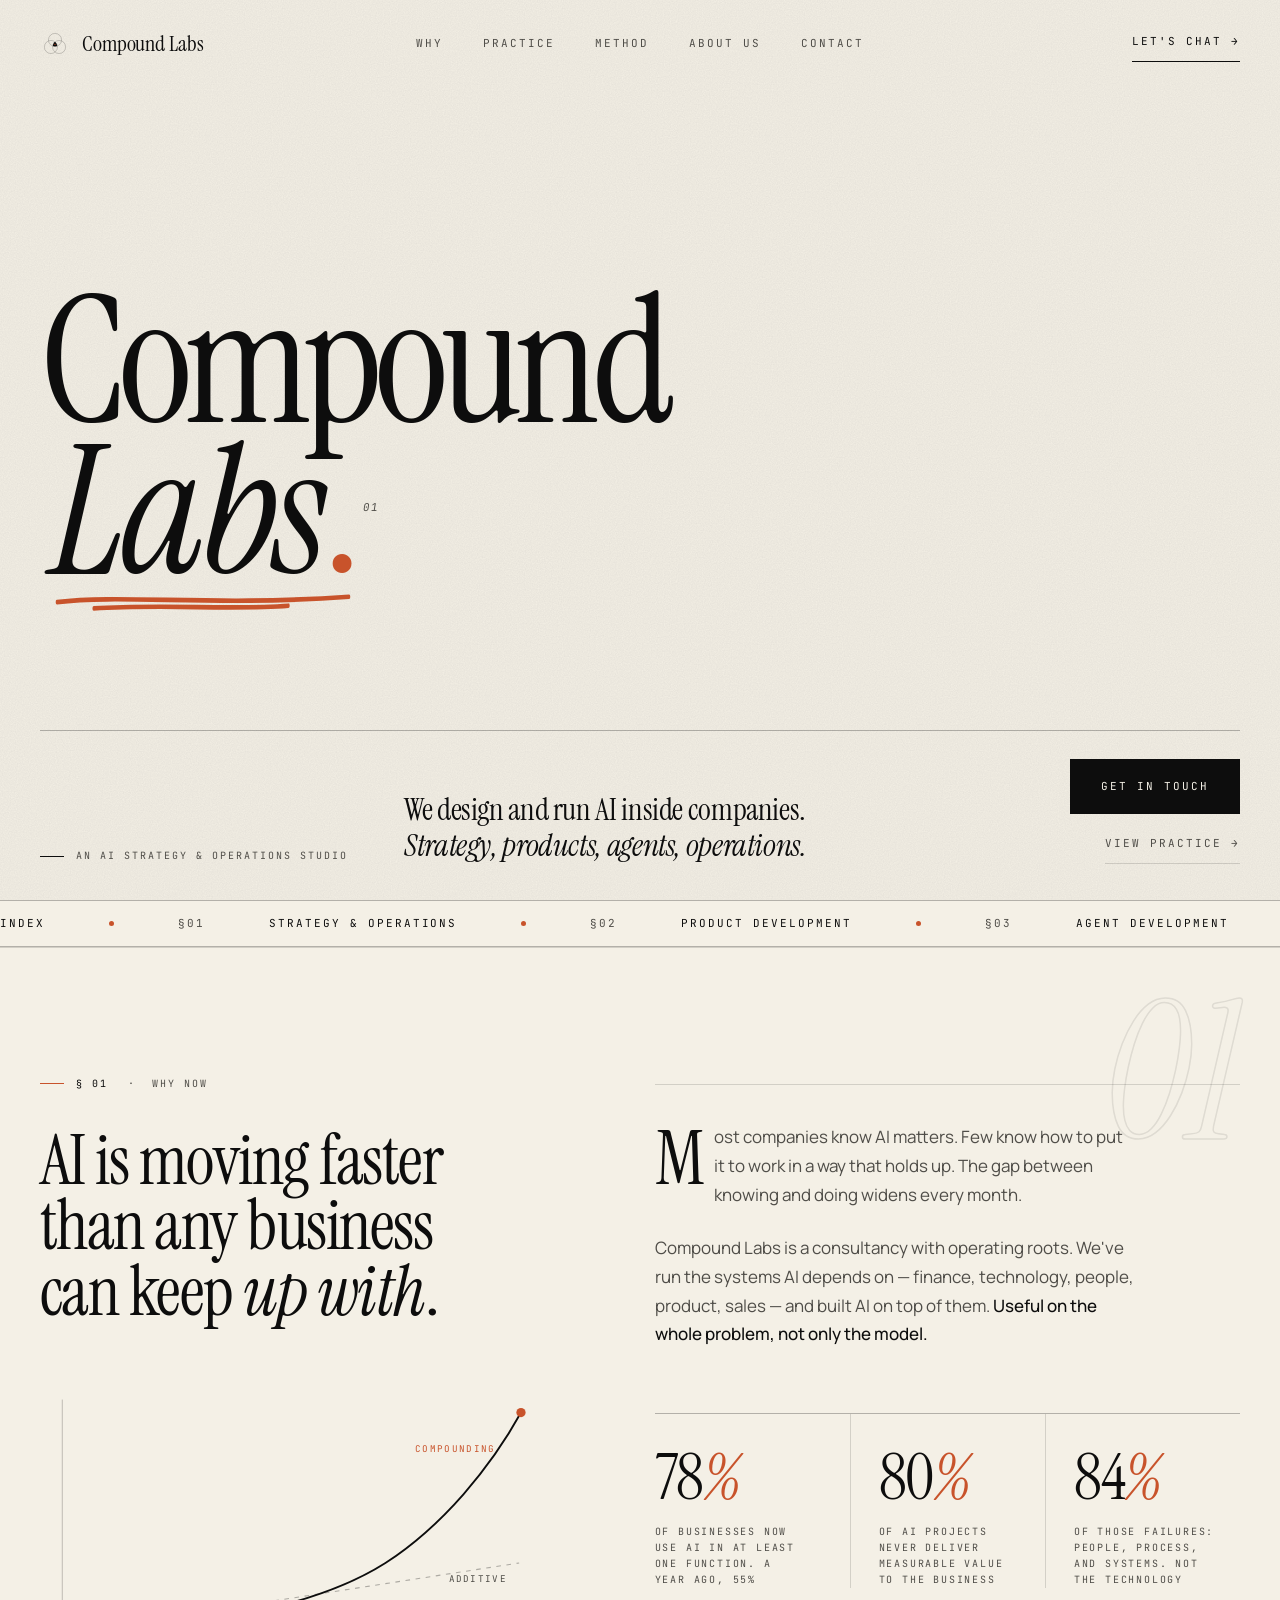
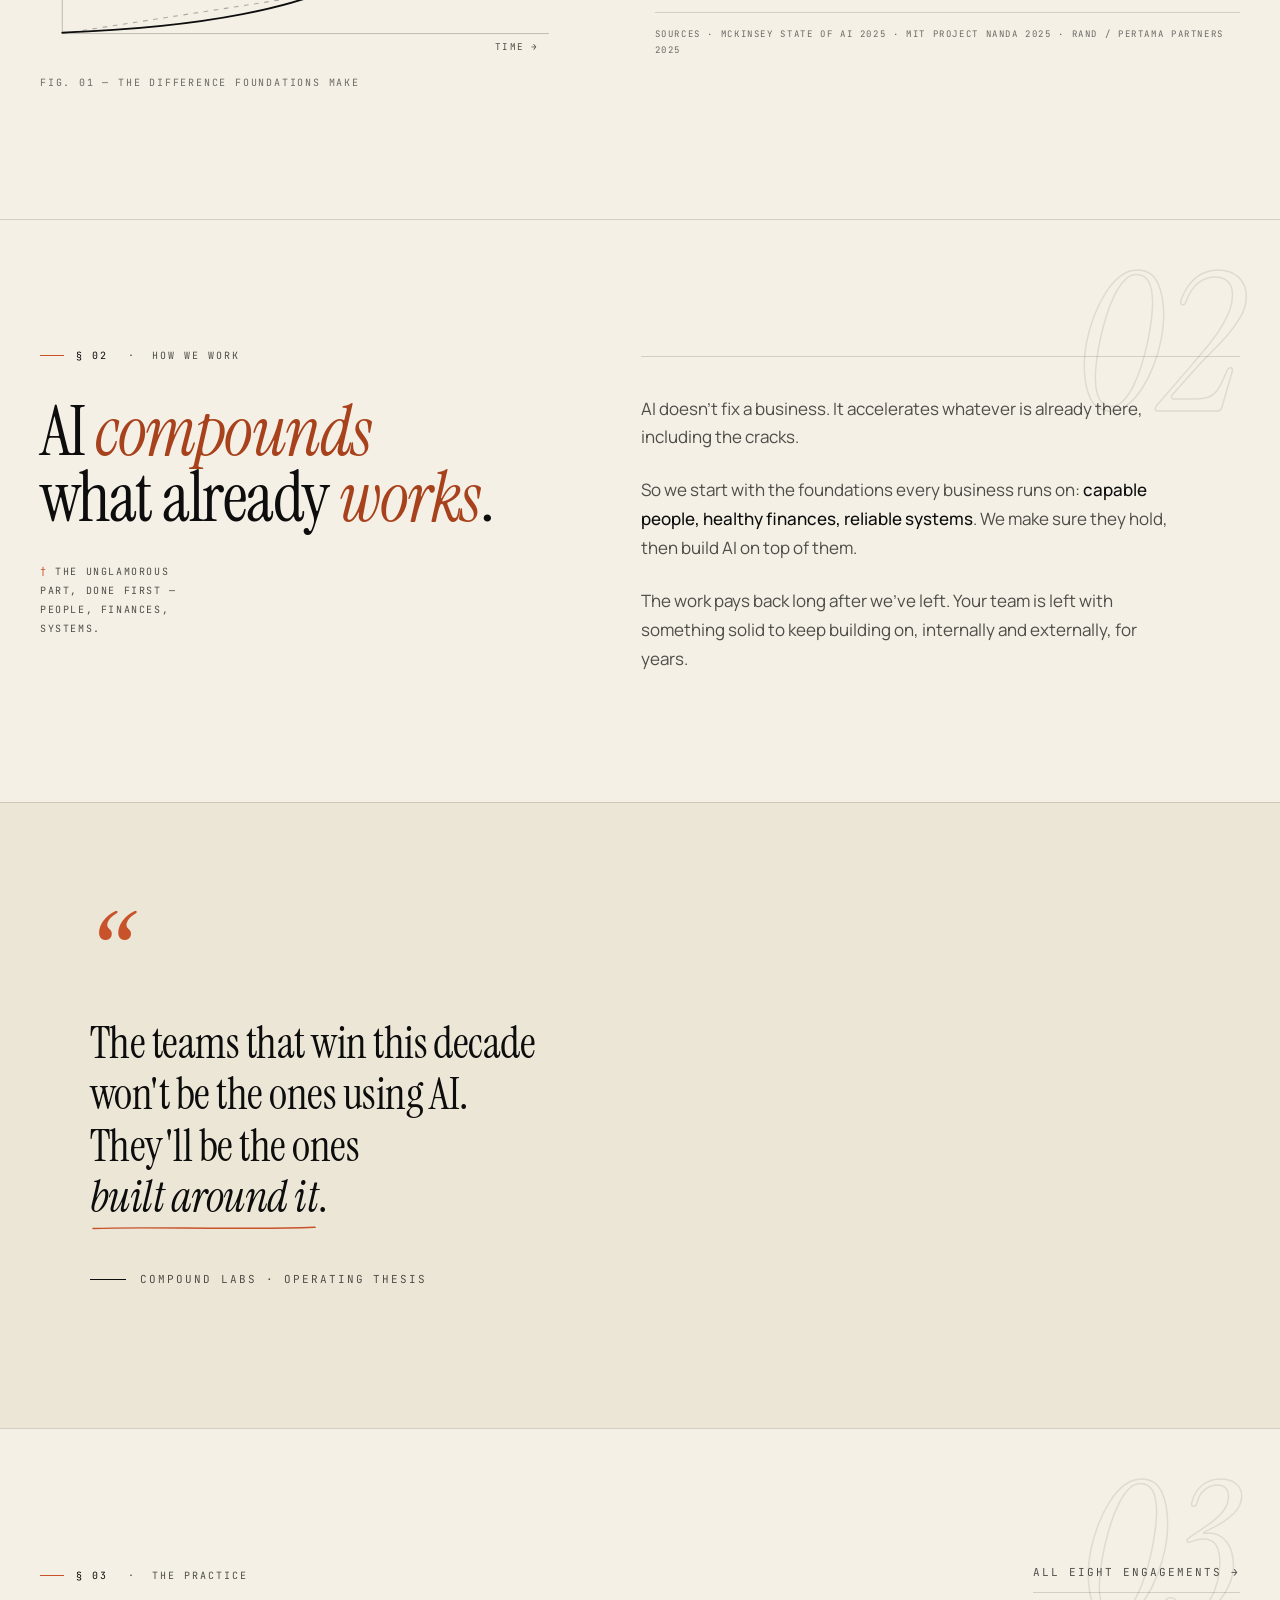
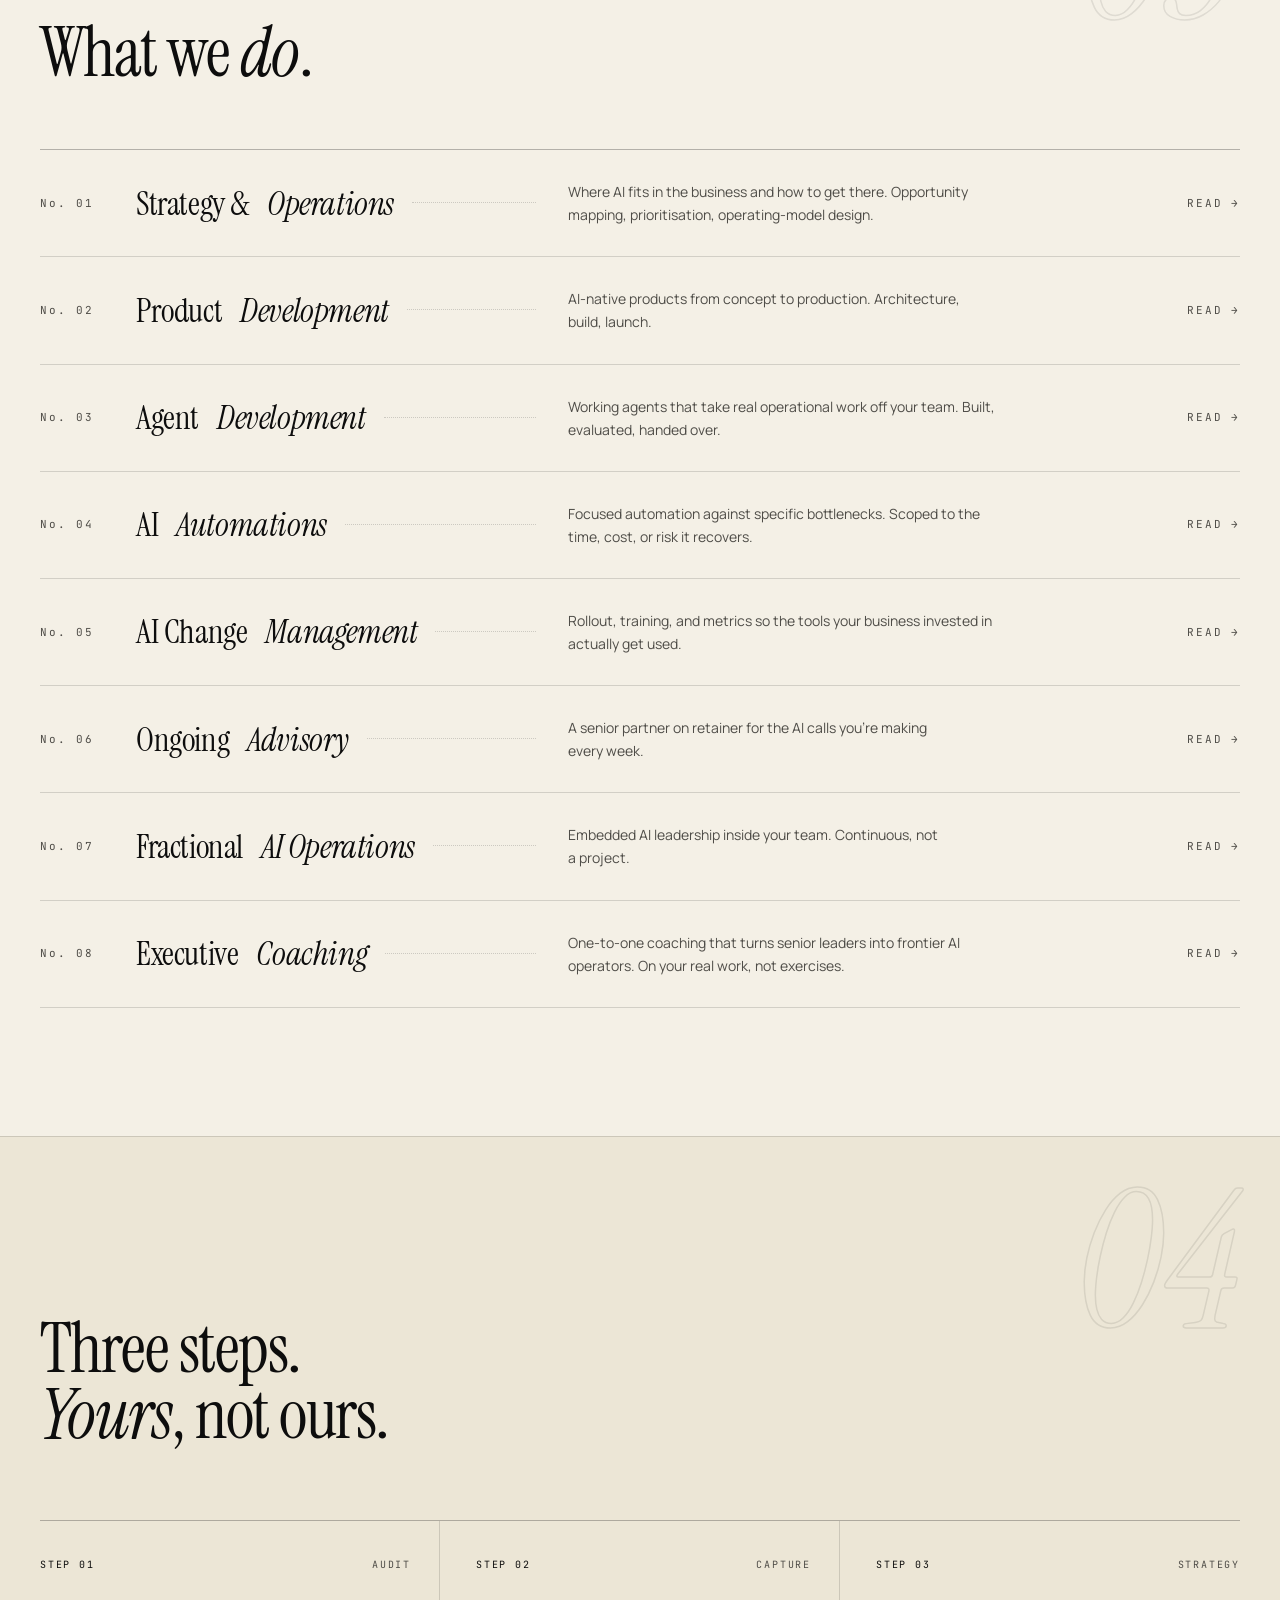
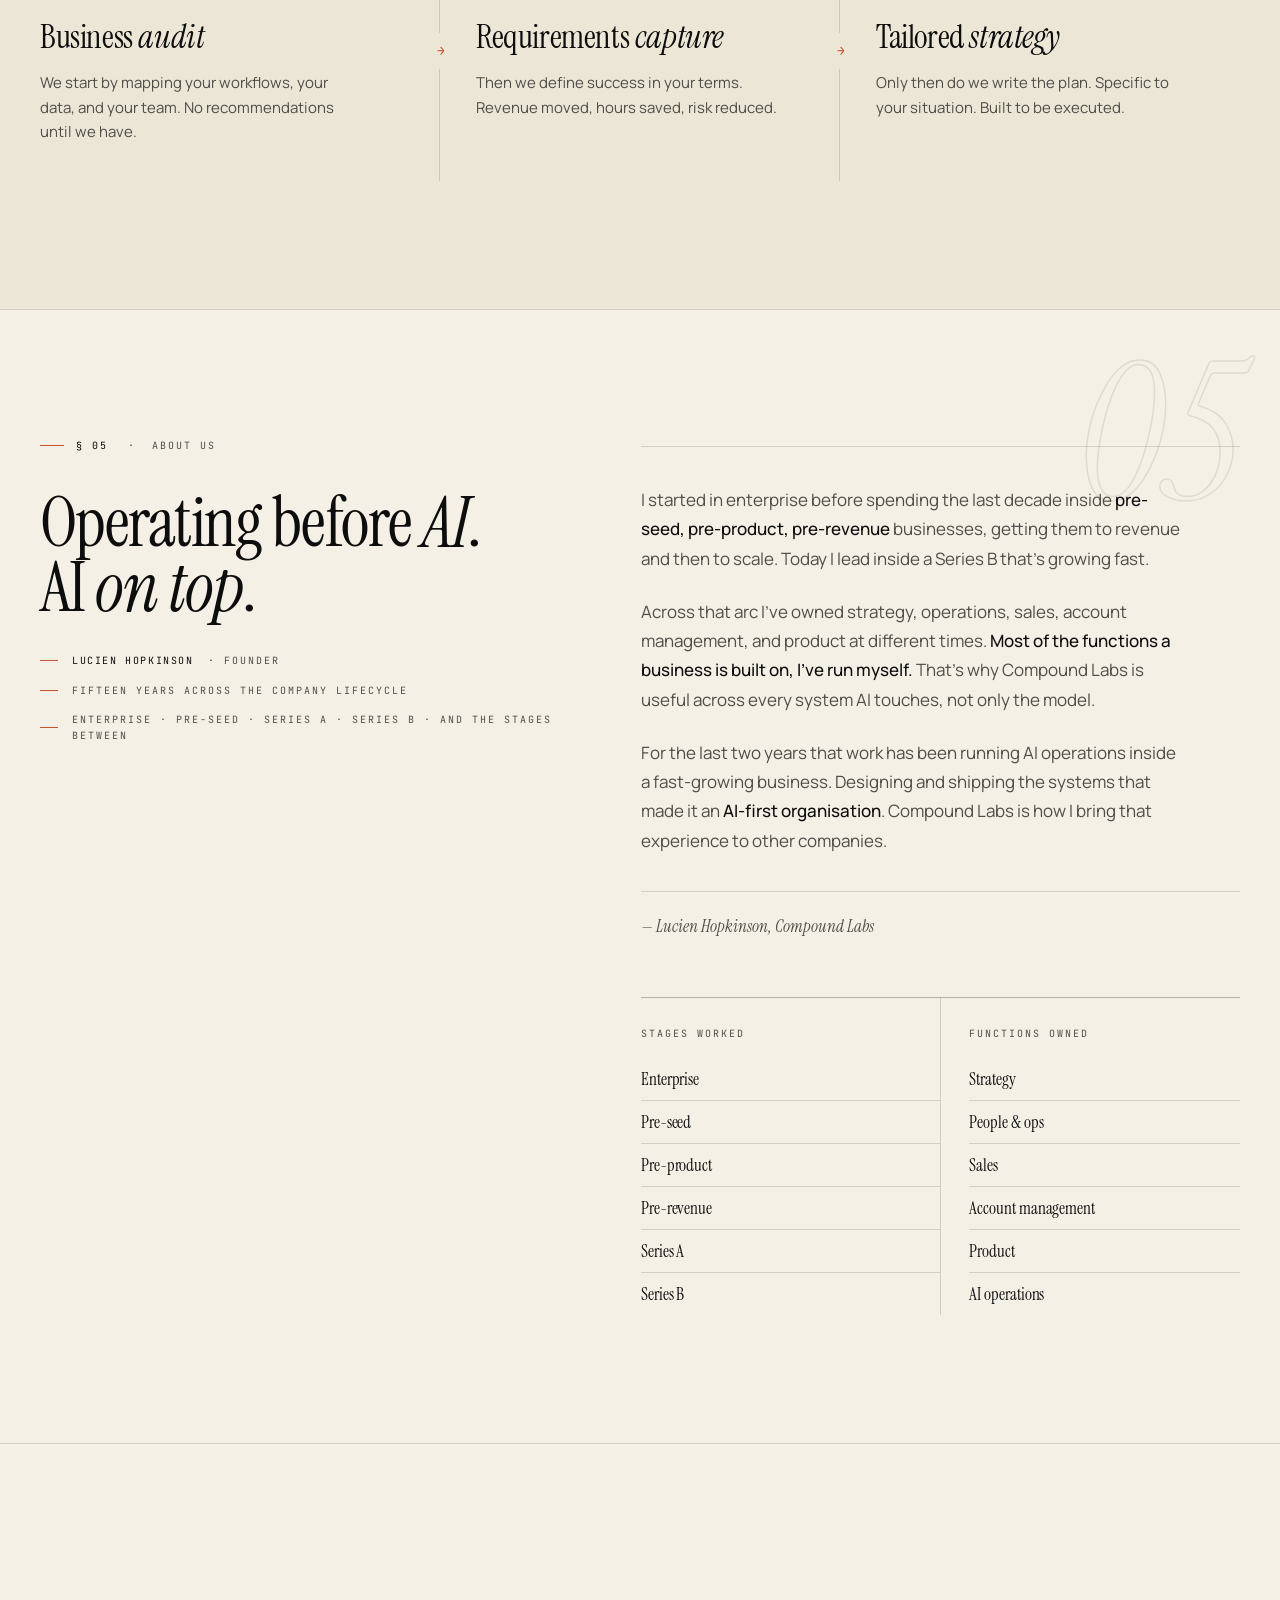
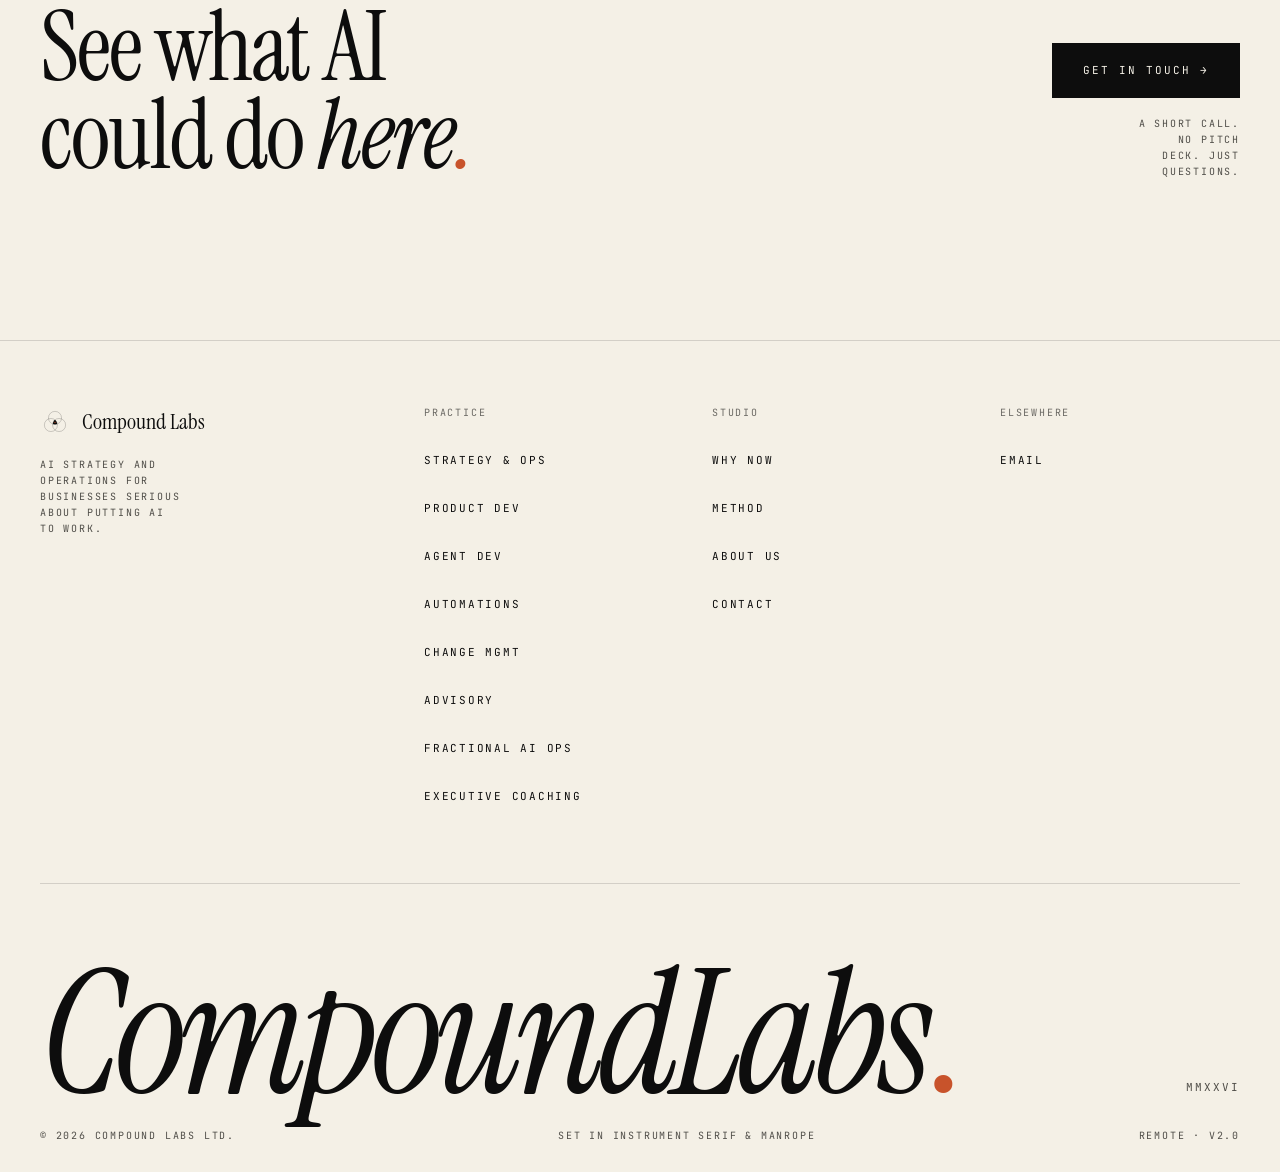
==== commit 914304b5: "v2.0 — the marked-up dossier: editorial redesign + §08 Executive Coaching Design (the site now reads" ====
--- a/index.html
+++ b/index.html
@@ -3,6 +3,7 @@
 <head>
 <meta charset="UTF-8">
 <meta name="viewport" content="width=device-width,initial-scale=1.0">
+<meta name="robots" content="noindex, nofollow">
 <!-- Google tag (gtag.js) -->
 <script async src="https://www.googletagmanager.com/gtag/js?id=G-2E2Q73H199"></script>
 <script>
@@ -12,7 +13,7 @@
   gtag('config', 'G-2E2Q73H199');
 </script>
 <title>Compound Labs — An AI Strategy &amp; Operations Studio</title>
-<meta name="description" content="An AI Strategy &amp; Operations Studio. AI strategy, products, agents, automation, change management, advisory, and fractional operations for businesses ready to ship.">
+<meta name="description" content="An AI Strategy &amp; Operations Studio. AI strategy, products, agents, automation, change management, advisory, fractional operations, and executive coaching for businesses ready to ship.">
 <meta name="theme-color" content="#F4F0E6">
 <meta property="og:title" content="Compound Labs — An AI Strategy &amp; Operations Studio">
 <meta property="og:description" content="AI strategy, products, agents, and ongoing operations for businesses ready to ship.">
@@ -83,7 +84,8 @@
           { "@type": "Offer", "itemOffered": { "@type": "Service", "name": "AI Automations", "url": "https://compoundlabs.studio/services.html#automation" } },
           { "@type": "Offer", "itemOffered": { "@type": "Service", "name": "AI Change Management", "url": "https://compoundlabs.studio/services.html#change" } },
           { "@type": "Offer", "itemOffered": { "@type": "Service", "name": "Ongoing Advisory", "url": "https://compoundlabs.studio/services.html#advisory" } },
-          { "@type": "Offer", "itemOffered": { "@type": "Service", "name": "Fractional AI Operations", "url": "https://compoundlabs.studio/services.html#fractional" } }
+          { "@type": "Offer", "itemOffered": { "@type": "Service", "name": "Fractional AI Operations", "url": "https://compoundlabs.studio/services.html#fractional" } },
+          { "@type": "Offer", "itemOffered": { "@type": "Service", "name": "Executive Coaching", "url": "https://compoundlabs.studio/services.html#coaching" } }
         ]
       }
     }
@@ -119,7 +121,11 @@
     text-align:left;color:var(--ink);
   }
   .hero-title .row1{display:block}
-  .hero-title .row2{display:block;font-style:italic;letter-spacing:-.025em;text-indent:.06em;margin-top:-.02em}
+  .hero-title .row2{display:block;font-style:italic;letter-spacing:-.025em;text-indent:.06em;margin-top:-.02em;position:relative;width:max-content}
+  /* editor's pen stroke under the wordmark */
+  .hero-pen{left:.08em;bottom:-.12em;width:88%;height:.14em}
+  .hero-pen path{stroke-width:2.6;animation:penDraw .8s cubic-bezier(.65,0,.35,1) 1.2s forwards}
+  .hero-pen .p2{animation-delay:1.65s;animation-duration:.45s}
   .hero-title .stop{color:var(--vermillion);font-style:normal;letter-spacing:0}
   .hero-title sup{
     font-family:var(--mono);font-size:.06em;font-weight:400;letter-spacing:.18em;
@@ -173,6 +179,25 @@
     margin:.05em .12em -.02em 0;color:var(--ink);font-weight:400;
   }
   .premise-body strong{color:var(--ink);font-weight:500}
+
+  /* fig. 01 — the compounding curve */
+  .curve{margin-top:56px;max-width:520px}
+  .curve svg{width:100%;height:auto;display:block;overflow:visible}
+  .curve .axis{stroke:rgba(13,13,13,.25);stroke-width:1}
+  .curve .additive{stroke:rgba(13,13,13,.30);stroke-width:1.2;stroke-dasharray:5 6;fill:none}
+  .curve .compound{stroke:var(--ink);stroke-width:2;fill:none;stroke-linecap:round}
+  .curve .enddot{fill:var(--vermillion);opacity:0;transition:opacity .4s ease 2s}
+  .curve .lab{font-family:var(--mono);font-size:10px;letter-spacing:.14em;text-transform:uppercase;fill:var(--ink-soft)}
+  .curve .lab.acc{fill:var(--vermillion)}
+  .curve.in .enddot{opacity:1}
+  .curve .compound{stroke-dasharray:1;stroke-dashoffset:1}
+  .curve.in .compound{animation:penDraw 1.8s cubic-bezier(.55,0,.35,1) .3s forwards}
+  .curve .additive,.curve .lab{opacity:0;transition:opacity .8s ease .9s}
+  .curve.in .additive,.curve.in .lab{opacity:1}
+  .curve-cap{
+    margin-top:16px;font-family:var(--mono);font-size:10px;letter-spacing:.18em;
+    text-transform:uppercase;color:var(--ink-faint);
+  }
 
   .stats{
     display:grid;grid-template-columns:repeat(3,1fr);gap:0;
@@ -209,6 +234,10 @@
     color:var(--ink);max-width:24ch;
   }
   .quote-text em{font-style:italic;color:var(--ink)}
+  .quote-text .marked{position:relative;white-space:nowrap}
+  .mark-stroke{left:0;bottom:-.16em;width:100%;height:.18em}
+  .mark-stroke path{stroke-width:2.2}
+  .quote-text.in .mark-stroke path{animation:penDraw .7s cubic-bezier(.65,0,.35,1) .9s forwards}
   .quote-attr{
     margin-top:48px;display:flex;align-items:center;gap:14px;
     font-family:var(--mono);font-size:11px;letter-spacing:.18em;text-transform:uppercase;color:var(--ink-soft);
@@ -328,6 +357,11 @@
   }
   .proc-name em{font-style:italic}
   .proc-desc{font-size:15px;line-height:1.65;color:var(--ink-soft);max-width:34ch}
+  .proc-step:not(:last-child)::after{
+    content:'→';position:absolute;right:-8px;top:50%;transform:translateY(-50%);
+    font-family:var(--mono);font-size:13px;color:var(--vermillion);
+    background:var(--paper-deep);padding:8px 2px;z-index:1;
+  }
 
   /* ── HERO LOAD ANIMATION ────────────────────────────── */
   @keyframes rise{from{opacity:0;transform:translateY(18px)}to{opacity:1;transform:translateY(0)}}
@@ -348,6 +382,8 @@
     .proc-grid{grid-template-columns:1fr}
     .proc-step{border-right:none;border-bottom:1px solid var(--rule);padding:32px 0!important}
     .proc-step:last-child{border-bottom:none}
+    .proc-step:not(:last-child)::after{display:none}
+    .curve{max-width:440px}
   }
   @media (max-width:760px){
     .hero{padding:120px var(--pad) 0;min-height:92vh}
@@ -427,7 +463,7 @@
     <li><button type="button" data-modal>Contact <span class="num">→</span></button></li>
   </ul>
   <div class="mobile-menu-foot">
-    <span>Compound Labs · 2025</span>
+    <span>Compound Labs · 2026</span>
     <span>Remote</span>
   </div>
 </div>
@@ -439,7 +475,7 @@
   <div class="hero-stage">
     <h1 class="hero-title">
       <span class="row1">Compound</span>
-      <span class="row2">Labs<span class="stop">.</span><sup>01</sup></span>
+      <span class="row2">Labs<span class="stop">.</span><sup>01</sup><svg class="sketch hero-pen" viewBox="0 0 300 14" preserveAspectRatio="none" aria-hidden="true"><path pathLength="1" d="M3 9 C 70 4.5, 160 11.5, 297 6"/><path class="p2" pathLength="1" d="M40 12.5 C 110 10, 180 13.5, 236 11"/></svg></span>
     </h1>
   </div>
 
@@ -465,6 +501,7 @@
     <span class="tag">§05</span><span class="lbl">AI Change Management</span><span class="dot"></span>
     <span class="tag">§06</span><span class="lbl">Ongoing Advisory</span><span class="dot"></span>
     <span class="tag">§07</span><span class="lbl">Fractional AI Ops</span><span class="dot"></span>
+    <span class="tag">§08</span><span class="lbl">Executive Coaching</span><span class="dot"></span>
     <!-- duplicate for seamless loop -->
     <span class="lbl">Index</span><span class="dot"></span>
     <span class="tag">§01</span><span class="lbl">Strategy &amp; Operations</span><span class="dot"></span>
@@ -474,15 +511,30 @@
     <span class="tag">§05</span><span class="lbl">AI Change Management</span><span class="dot"></span>
     <span class="tag">§06</span><span class="lbl">Ongoing Advisory</span><span class="dot"></span>
     <span class="tag">§07</span><span class="lbl">Fractional AI Ops</span><span class="dot"></span>
+    <span class="tag">§08</span><span class="lbl">Executive Coaching</span><span class="dot"></span>
   </div>
 </div>
 
 <!-- PREMISE -->
 <section class="premise" id="why">
+  <span class="folio" aria-hidden="true">01</span>
   <div class="premise-grid">
     <div class="rv">
       <div class="section-tag"><b>§ 01</b> &nbsp;·&nbsp; Why now</div>
       <h2 class="premise-h">AI is moving faster<br>than any business<br>can keep <em>up with</em>.</h2>
+      <figure class="curve rv d2" aria-hidden="true">
+        <svg viewBox="0 0 560 300">
+          <line class="axis" x1="24" y1="272" x2="548" y2="272"/>
+          <line class="axis" x1="24" y1="272" x2="24" y2="20"/>
+          <path class="additive" d="M24 272 L 516 196"/>
+          <path class="compound" pathLength="1" d="M24 271 C 160 266, 290 248, 372 196 C 434 156, 486 92, 518 34"/>
+          <circle class="enddot" cx="518" cy="34" r="5"/>
+          <text class="lab" x="440" y="216">additive</text>
+          <text class="lab acc" x="404" y="76">compounding</text>
+          <text class="lab" x="490" y="290">time →</text>
+        </svg>
+        <figcaption class="curve-cap">Fig. 01 — the difference foundations make</figcaption>
+      </figure>
     </div>
     <div class="rv d1">
       <div class="premise-body">
@@ -491,15 +543,15 @@
       </div>
       <div class="stats">
         <div class="stat">
-          <div class="stat-fig">78<em>%</em></div>
+          <div class="stat-fig"><span class="n" data-n="78">78</span><em>%</em></div>
           <div class="stat-cap">of businesses now use AI in at least one function. A year ago, 55%</div>
         </div>
         <div class="stat">
-          <div class="stat-fig">80<em>%</em></div>
+          <div class="stat-fig"><span class="n" data-n="80">80</span><em>%</em></div>
           <div class="stat-cap">of AI projects never deliver measurable value to the business</div>
         </div>
         <div class="stat">
-          <div class="stat-fig">84<em>%</em></div>
+          <div class="stat-fig"><span class="n" data-n="84">84</span><em>%</em></div>
           <div class="stat-cap">of those failures: people, process, and systems. Not the technology</div>
         </div>
       </div>
@@ -510,10 +562,12 @@
 
 <!-- FOUNDATION / ETHOS -->
 <section class="foundation" id="foundation">
+  <span class="folio" aria-hidden="true">02</span>
   <div class="foundation-grid">
     <div class="rv">
       <div class="section-tag"><b>§ 02</b> &nbsp;·&nbsp; How we work</div>
       <h2 class="foundation-h">AI <em>compounds</em><br>what already <em>works</em>.</h2>
+      <p class="margin-note"><span class="dag">†</span> The unglamorous part, done first — people, finances, systems.</p>
     </div>
     <div class="rv d1">
       <div class="foundation-body">
@@ -530,70 +584,78 @@
 <section class="quote">
   <div class="quote-inner">
     <span class="quote-mark rv">“</span>
-    <p class="quote-text rv d1">The teams that win this decade<br>won't be the ones using AI.<br>They'll be the ones <em>built around it</em>.</p>
+    <p class="quote-text rv d1">The teams that win this decade<br>won't be the ones using AI.<br>They'll be the ones <em class="marked">built around it<svg class="sketch mark-stroke" viewBox="0 0 200 12" preserveAspectRatio="none" aria-hidden="true"><path pathLength="1" d="M3 7 C 50 3.5, 120 9.5, 197 5"/></svg></em>.</p>
     <div class="quote-attr rv d2">Compound Labs · Operating thesis</div>
   </div>
 </section>
 
 <!-- SERVICES -->
 <section class="svc" id="practice">
+  <span class="folio" aria-hidden="true">03</span>
   <div class="svc-inner">
     <div class="svc-head">
       <div>
         <div class="section-tag rv"><b>§ 03</b> &nbsp;·&nbsp; The Practice</div>
         <h2 class="svc-h rv">What we <em>do</em>.</h2>
       </div>
-      <a href="services.html" class="btn-text rv d1">All seven engagements →</a>
+      <a href="services.html" class="btn-text rv d1">All eight engagements →</a>
     </div>
     <div class="svc-list">
       <a href="services.html#strategy" class="svc-row rv">
-        <div class="svc-num">§ 01</div>
+        <div class="svc-num">No. 01</div>
         <div class="svc-name">Strategy &amp; <em>Operations</em><span class="dot-leader"></span></div>
         <div class="svc-desc">Where AI fits in the business and how to get there. Opportunity mapping, prioritisation, operating-model design.</div>
         <div class="svc-arrow"><span>Read</span><span class="arr">→</span></div>
       </a>
       <a href="services.html#product" class="svc-row rv">
-        <div class="svc-num">§ 02</div>
+        <div class="svc-num">No. 02</div>
         <div class="svc-name">Product <em>Development</em><span class="dot-leader"></span></div>
         <div class="svc-desc">AI-native products from concept to production. Architecture, build, launch.</div>
         <div class="svc-arrow"><span>Read</span><span class="arr">→</span></div>
       </a>
       <a href="services.html#agents" class="svc-row rv">
-        <div class="svc-num">§ 03</div>
+        <div class="svc-num">No. 03</div>
         <div class="svc-name">Agent <em>Development</em><span class="dot-leader"></span></div>
         <div class="svc-desc">Working agents that take real operational work off your team. Built, evaluated, handed over.</div>
         <div class="svc-arrow"><span>Read</span><span class="arr">→</span></div>
       </a>
       <a href="services.html#automation" class="svc-row rv">
-        <div class="svc-num">§ 04</div>
+        <div class="svc-num">No. 04</div>
         <div class="svc-name">AI <em>Automations</em><span class="dot-leader"></span></div>
         <div class="svc-desc">Focused automation against specific bottlenecks. Scoped to the time, cost, or risk it recovers.</div>
         <div class="svc-arrow"><span>Read</span><span class="arr">→</span></div>
       </a>
       <a href="services.html#change" class="svc-row rv">
-        <div class="svc-num">§ 05</div>
+        <div class="svc-num">No. 05</div>
         <div class="svc-name">AI Change <em>Management</em><span class="dot-leader"></span></div>
         <div class="svc-desc">Rollout, training, and metrics so the tools your business invested in actually get used.</div>
         <div class="svc-arrow"><span>Read</span><span class="arr">→</span></div>
       </a>
       <a href="services.html#advisory" class="svc-row rv">
-        <div class="svc-num">§ 06</div>
+        <div class="svc-num">No. 06</div>
         <div class="svc-name">Ongoing <em>Advisory</em><span class="dot-leader"></span></div>
         <div class="svc-desc">A senior partner on retainer for the AI calls you're making every week.</div>
         <div class="svc-arrow"><span>Read</span><span class="arr">→</span></div>
       </a>
       <a href="services.html#fractional" class="svc-row rv">
-        <div class="svc-num">§ 07</div>
+        <div class="svc-num">No. 07</div>
         <div class="svc-name">Fractional <em>AI Operations</em><span class="dot-leader"></span></div>
         <div class="svc-desc">Embedded AI leadership inside your team. Continuous, not a project.</div>
         <div class="svc-arrow"><span>Read</span><span class="arr">→</span></div>
       </a>
+      <a href="services.html#coaching" class="svc-row rv">
+        <div class="svc-num">No. 08</div>
+        <div class="svc-name">Executive <em>Coaching</em><span class="dot-leader"></span></div>
+        <div class="svc-desc">One-to-one coaching that turns senior leaders into frontier AI operators. On your real work, not exercises.</div>
+        <div class="svc-arrow"><span>Read</span><span class="arr">→</span></div>
+      </a>
     </div>
   </div>
 </section>
 
 <!-- METHOD -->
 <section class="proc" id="method">
+  <span class="folio" aria-hidden="true">04</span>
   <div class="proc-inner">
     <div class="section-tag rv"><b>§ 04</b> &nbsp;·&nbsp; The Method</div>
     <h2 class="proc-h rv">Three steps.<br><em>Yours</em>, not ours.</h2>
@@ -619,6 +681,7 @@
 
 <!-- STUDIO / FOUNDER -->
 <section class="studio" id="studio">
+  <span class="folio" aria-hidden="true">05</span>
   <div class="studio-inner">
     <div class="studio-grid">
       <div class="rv">
@@ -700,6 +763,7 @@
           <li><a href="services.html#change">Change Mgmt</a></li>
           <li><a href="services.html#advisory">Advisory</a></li>
           <li><a href="services.html#fractional">Fractional AI Ops</a></li>
+          <li><a href="services.html#coaching">Executive Coaching</a></li>
         </ul>
       </div>
       <div class="ft-col">
@@ -721,13 +785,13 @@
 
     <div class="ft-mark">
       <span class="word">Compound<em>Labs<span class="stop">.</span></em></span>
-      <span class="yr">MMXXV</span>
+      <span class="yr">MMXXVI</span>
     </div>
 
     <div class="ft-bottom">
-      <span>© 2025 Compound Labs Ltd.</span>
+      <span>© 2026 Compound Labs Ltd.</span>
       <span class="mid">Set in Instrument Serif &amp; Manrope</span>
-      <span>Remote · v1.0</span>
+      <span>Remote · v2.0</span>
     </div>
   </div>
 </footer>
@@ -803,6 +867,28 @@
     es.forEach(e=>{ if(e.isIntersecting){ e.target.classList.add('in'); obs.unobserve(e.target); } });
   },{threshold:.08,rootMargin:'0px 0px -40px 0px'});
   document.querySelectorAll('.rv').forEach(el=>obs.observe(el));
+
+  // stat count-up (skips under prefers-reduced-motion)
+  const reduceMotion=matchMedia('(prefers-reduced-motion: reduce)').matches;
+  const statObs=new IntersectionObserver(es=>{
+    es.forEach(entry=>{
+      if(!entry.isIntersecting) return;
+      statObs.unobserve(entry.target);
+      entry.target.querySelectorAll('.stat-fig .n').forEach(el=>{
+        const target=parseInt(el.dataset.n,10);
+        if(reduceMotion||!Number.isFinite(target)){ el.textContent=target; return; }
+        const t0=performance.now(),dur=1300;
+        const tick=now=>{
+          const p=Math.min((now-t0)/dur,1);
+          el.textContent=Math.round(target*(1-Math.pow(1-p,3)));
+          if(p<1) requestAnimationFrame(tick);
+        };
+        el.textContent='0';
+        requestAnimationFrame(tick);
+      });
+    });
+  },{threshold:.4});
+  document.querySelectorAll('.stats').forEach(el=>statObs.observe(el));
 
   // modal — with focus trap + return focus + ESC
   const modal = document.getElementById('modal');
--- a/styles.css
+++ b/styles.css
@@ -335,6 +335,35 @@
 }
 .modal-thanks{display:none;text-align:center;padding:48px 0 24px}
 .modal-thanks p{font-family:var(--mono);font-size:11px;letter-spacing:.18em;text-transform:uppercase;color:var(--ink-soft);margin-top:12px}
+
+/* ── EDITOR'S MARKS (dossier motif) ──────────────────── */
+/* ghost folio numeral behind section headers */
+.folio{
+  position:absolute;top:48px;right:var(--pad);z-index:-1;
+  font-family:var(--serif);font-style:italic;font-weight:400;
+  font-size:clamp(7rem,15vw,14rem);line-height:.8;
+  color:transparent;-webkit-text-stroke:1.5px rgba(13,13,13,.09);
+  pointer-events:none;user-select:none;
+}
+@supports not (-webkit-text-stroke:1px black){
+  .folio{color:rgba(13,13,13,.05)}
+}
+@media (max-width:1100px){.folio{font-size:clamp(5rem,16vw,8rem);top:36px}}
+
+/* hand-drawn vermillion pen strokes */
+.sketch{position:absolute;overflow:visible;pointer-events:none}
+.sketch path{
+  fill:none;stroke:var(--vermillion);stroke-linecap:round;
+  stroke-dasharray:1;stroke-dashoffset:1;
+}
+@keyframes penDraw{to{stroke-dashoffset:0}}
+
+/* editor's margin note */
+.margin-note{
+  font-family:var(--mono);font-size:10px;letter-spacing:.16em;text-transform:uppercase;
+  color:var(--ink-soft);margin-top:32px;max-width:26ch;line-height:1.9;
+}
+.margin-note .dag{color:var(--vermillion)}
 
 /* ── REVEAL MOTION ───────────────────────────────────── */
 .rv{opacity:0;transform:translateY(18px);transition:opacity .9s cubic-bezier(.16,1,.3,1),transform .9s cubic-bezier(.16,1,.3,1)}
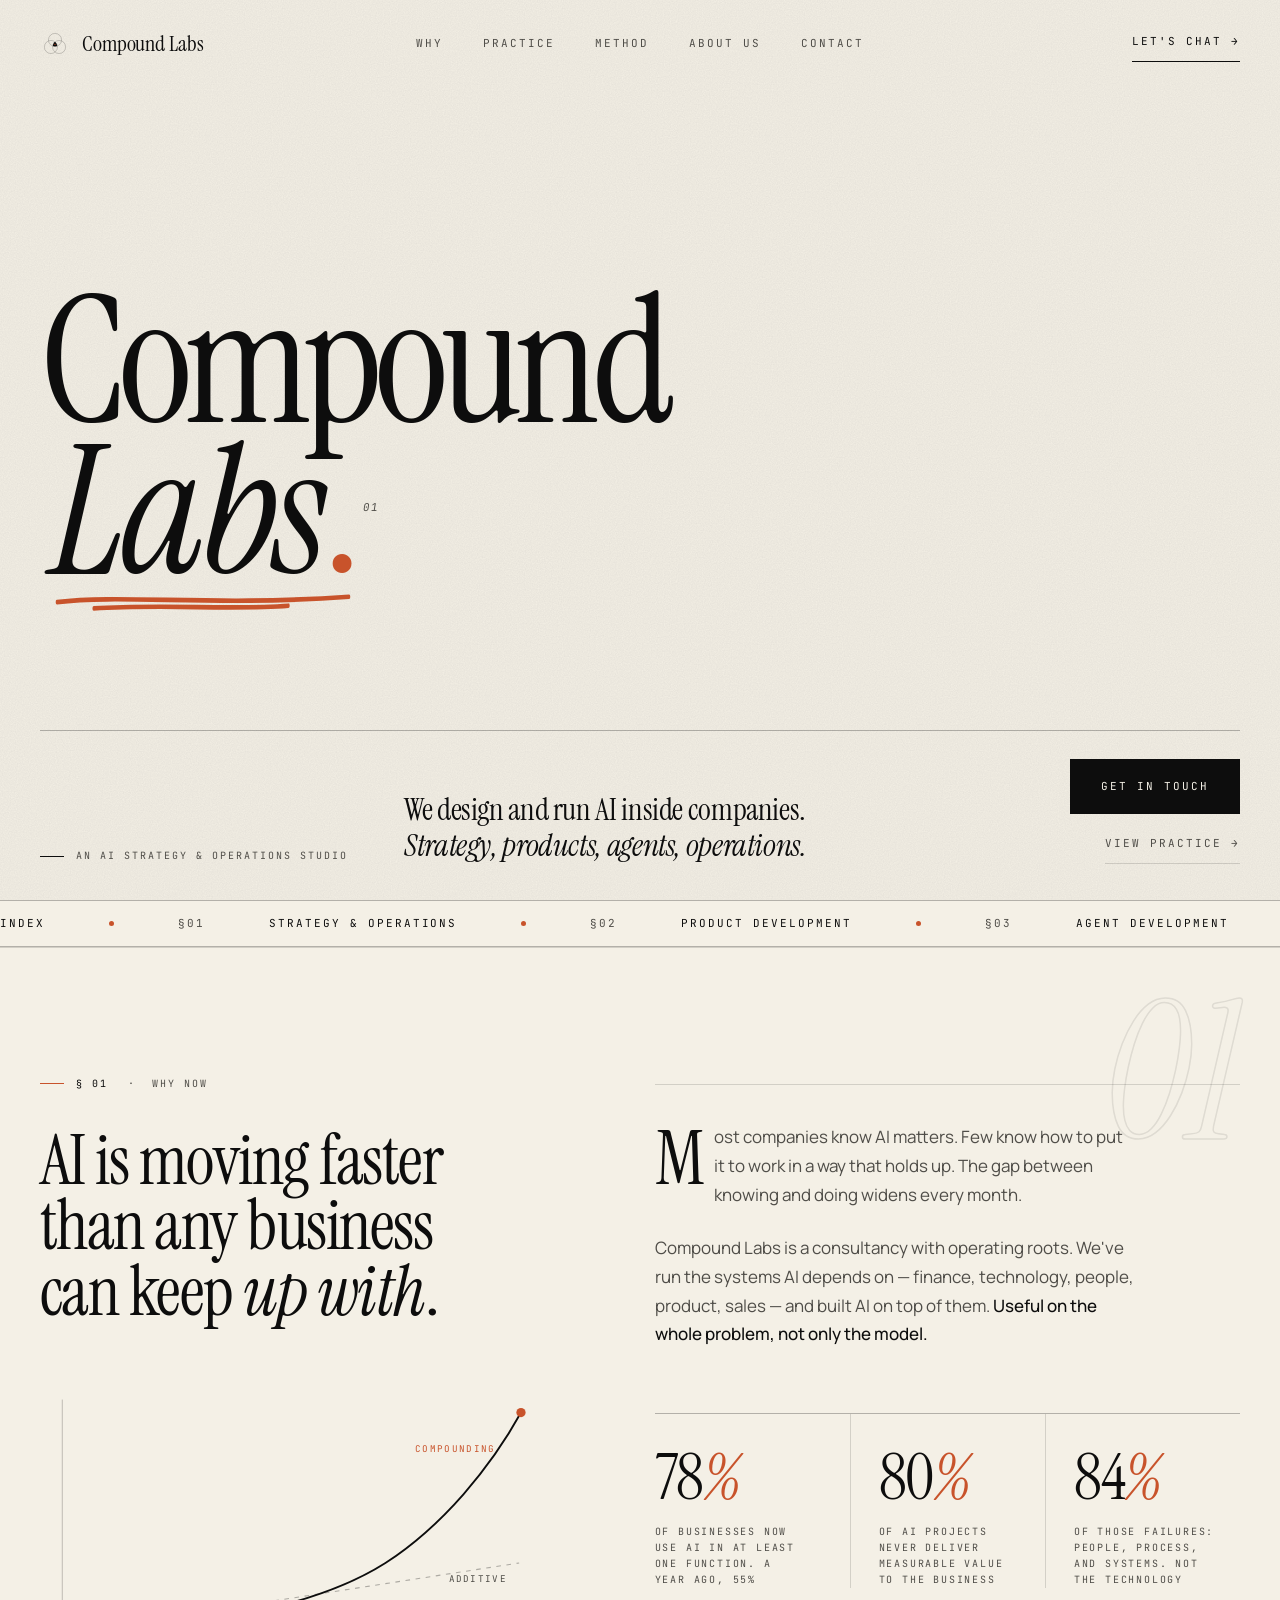
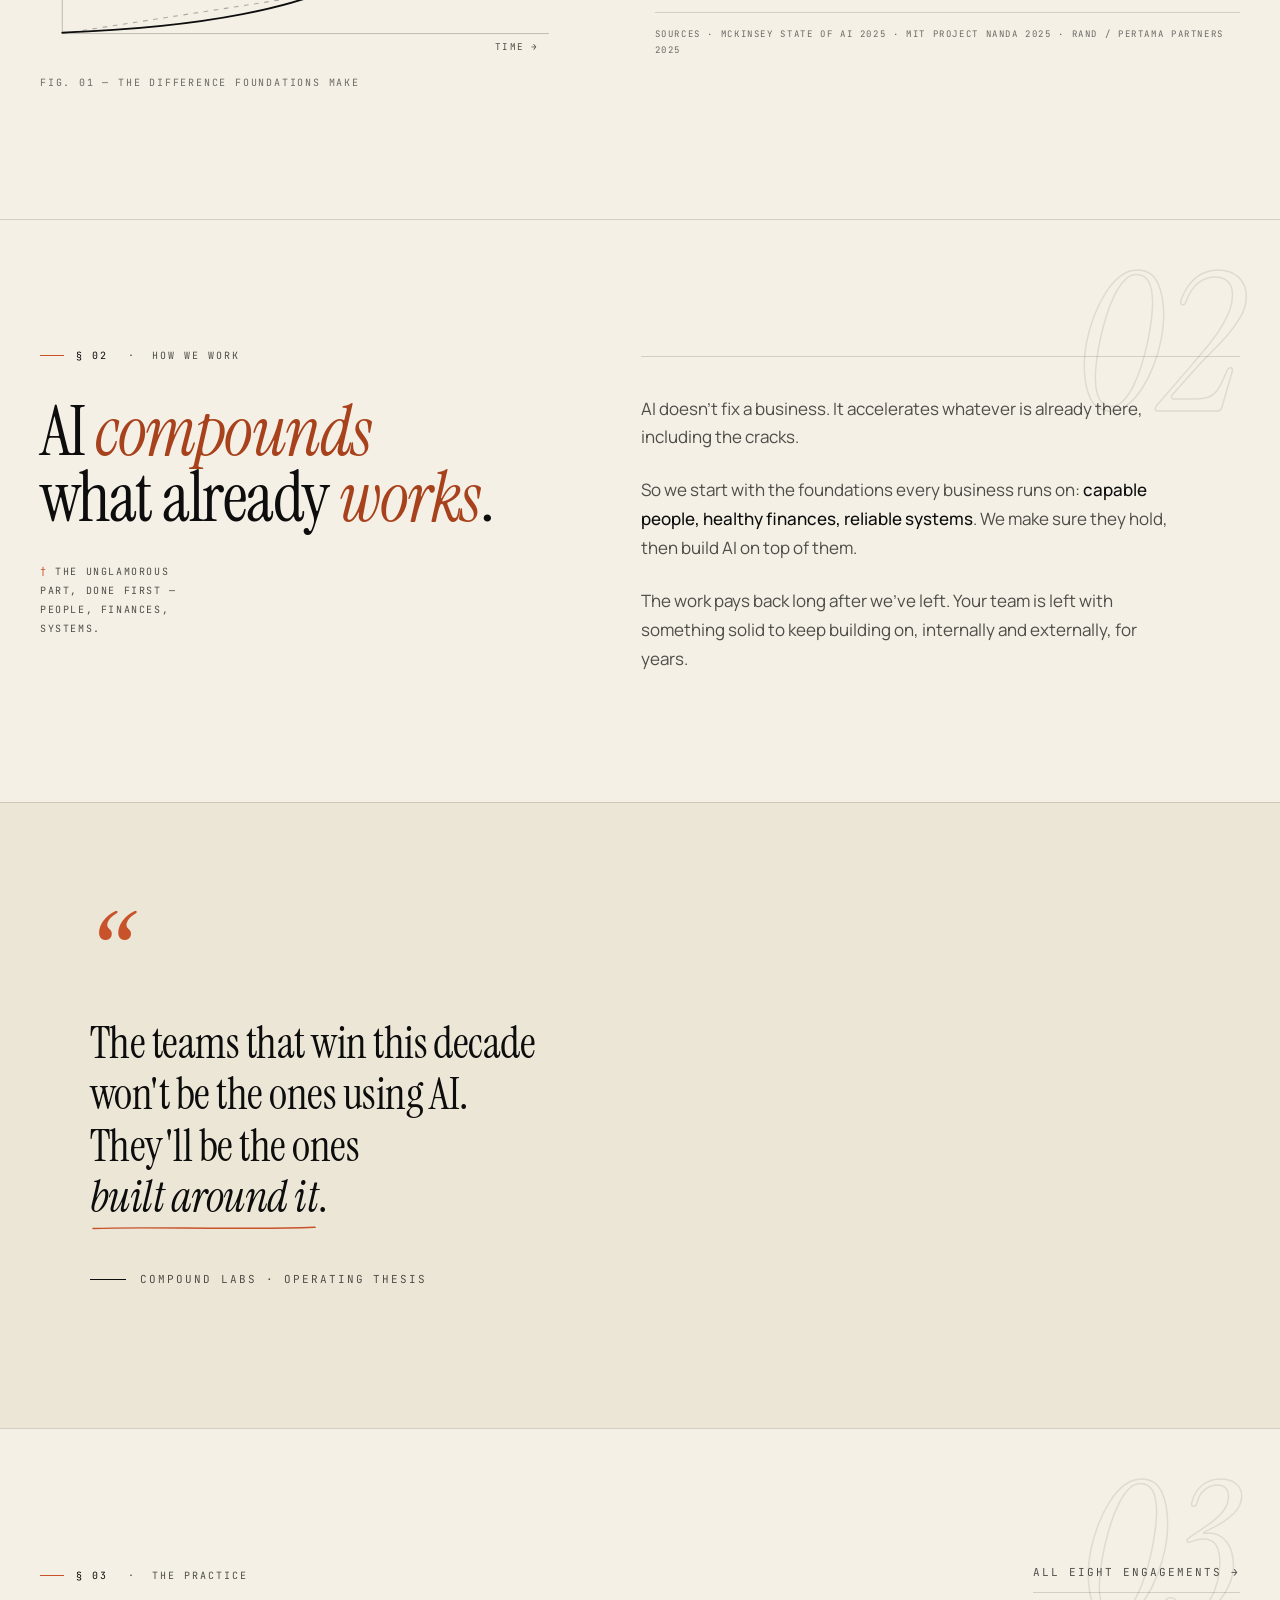
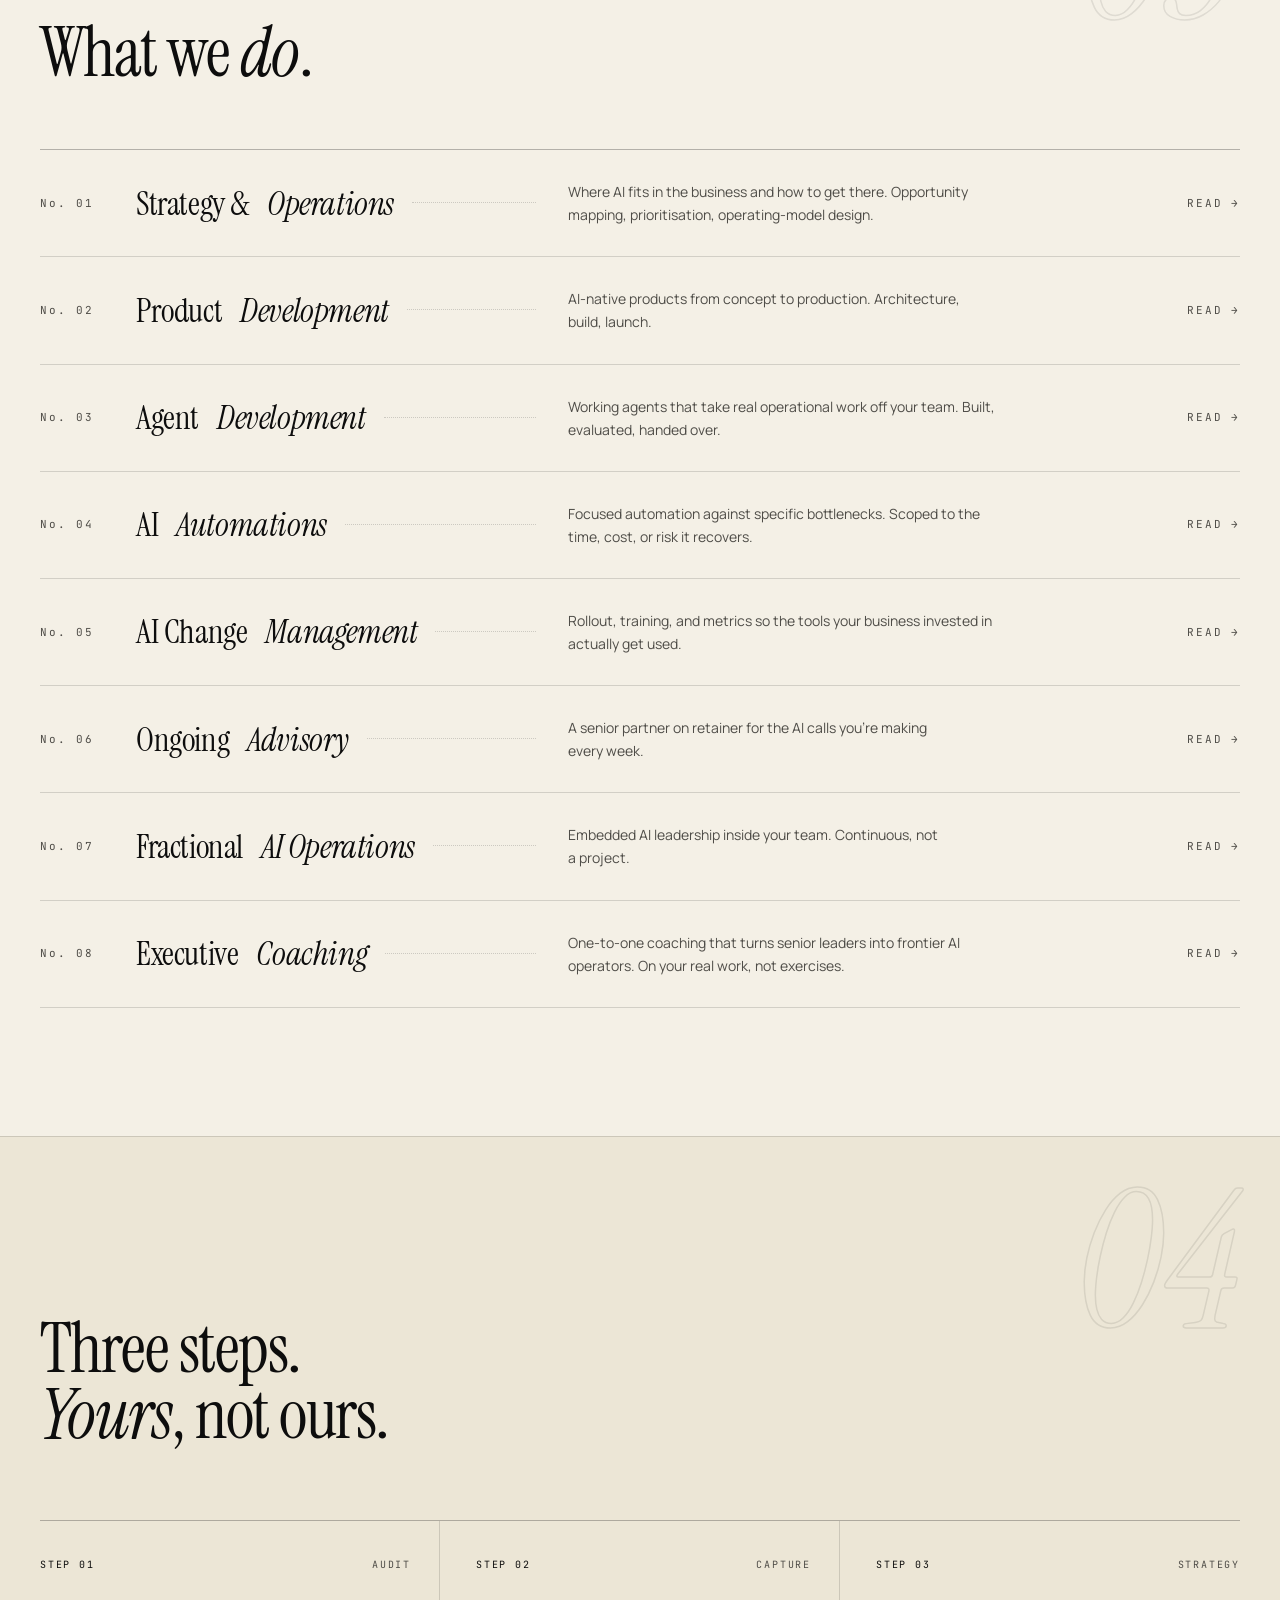
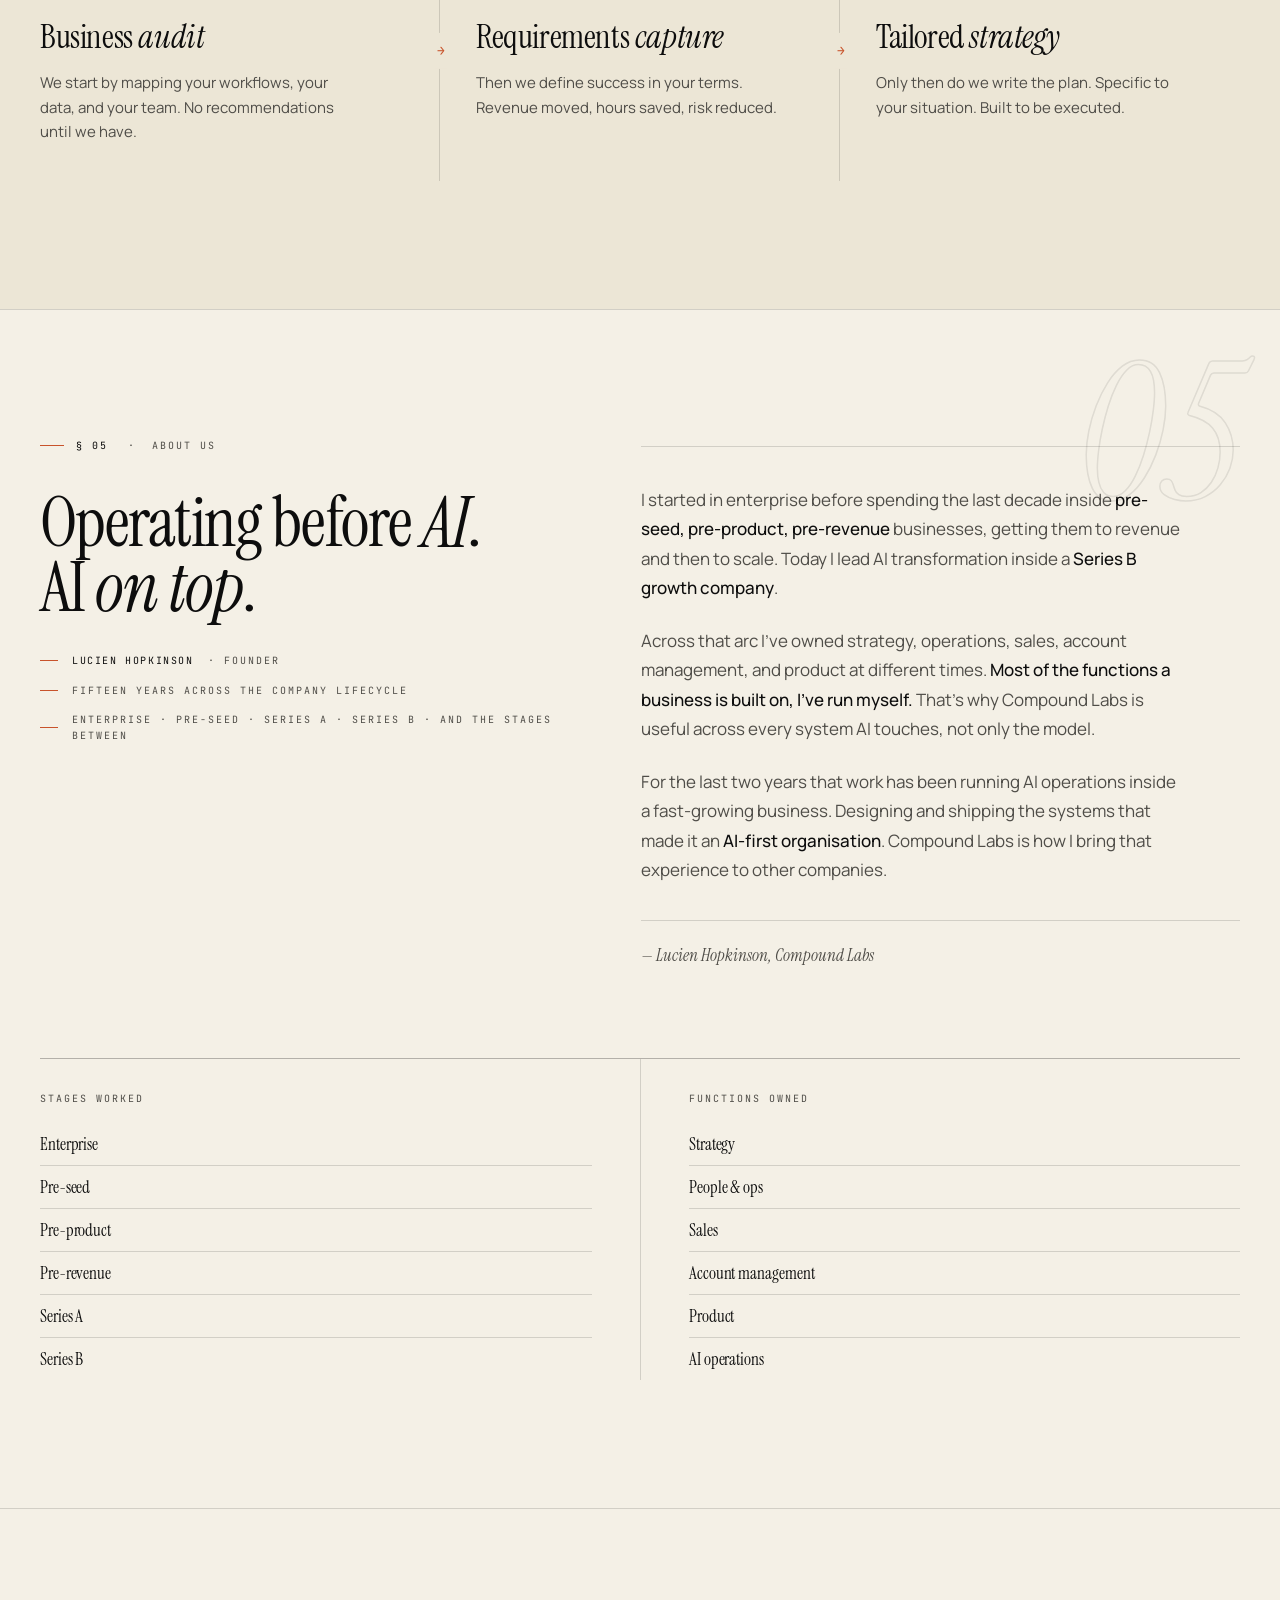
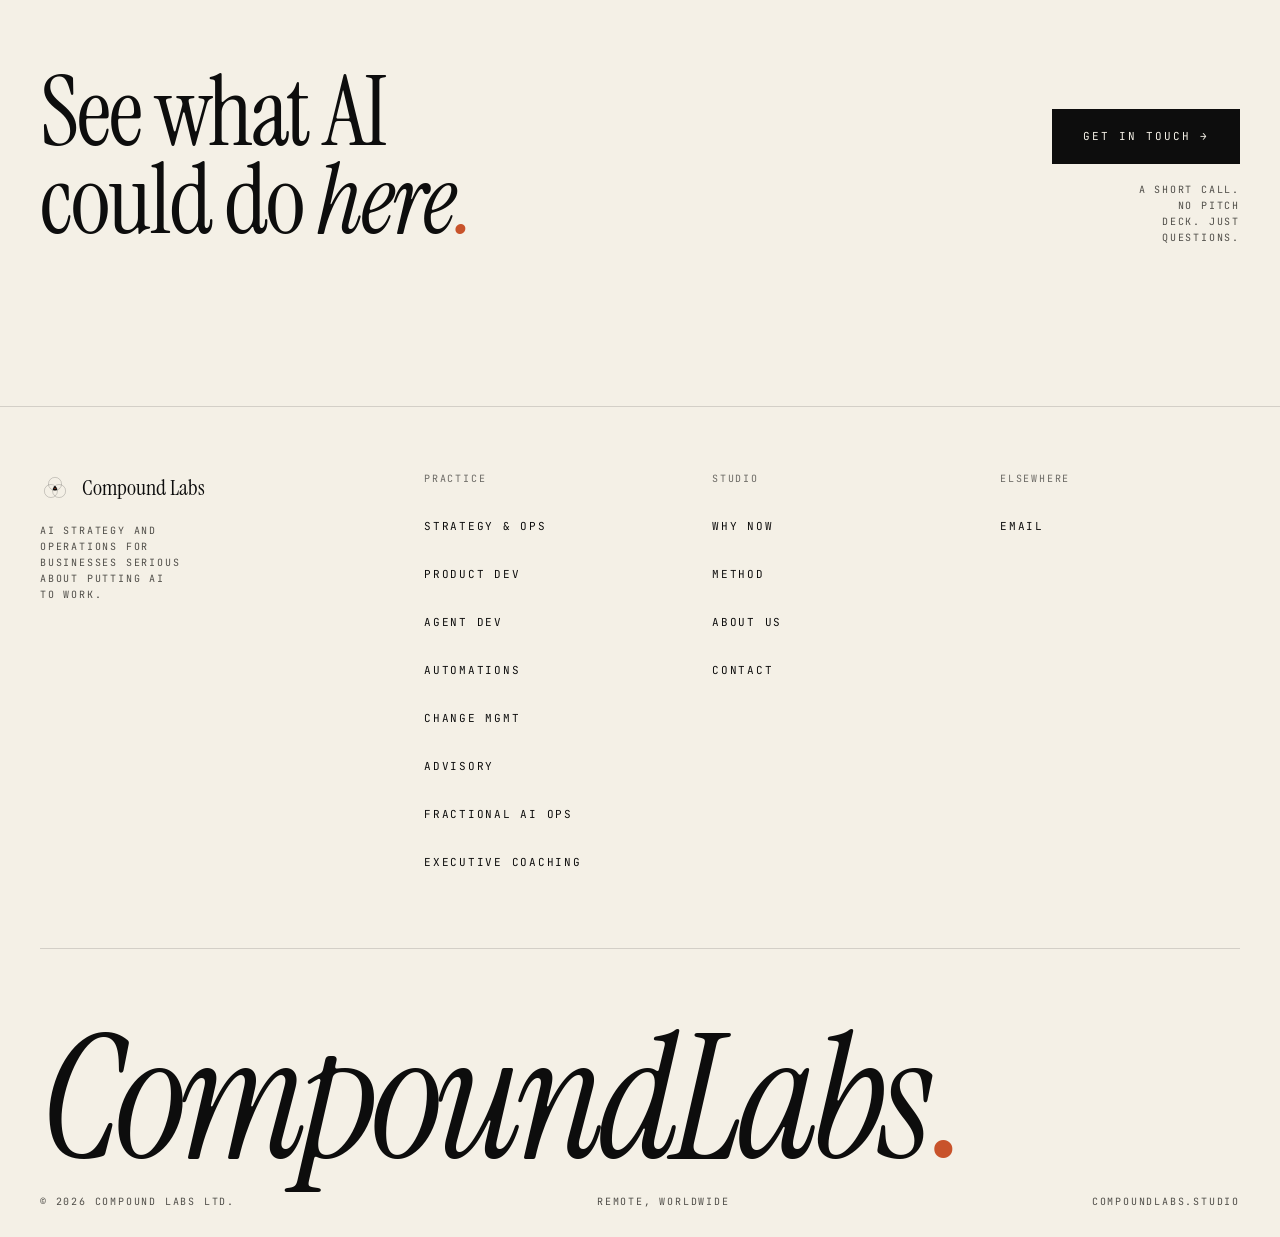
==== commit 5de1bbe6: "Studio polish: bio now reads 'Today I lead AI transformation inside a Series B growth company'; drop" ====
--- a/index.html
+++ b/index.html
@@ -318,10 +318,11 @@
 
   .studio-creds{
     display:grid;grid-template-columns:1fr 1fr;gap:0;
-    margin-top:56px;border-top:1px solid var(--rule-strong);
-  }
-  .creds-block{padding:28px 0 0;position:relative}
-  .creds-block:nth-child(2){padding-left:28px;border-left:1px solid var(--rule)}
+    margin-top:88px;border-top:1px solid var(--rule-strong);
+  }
+  .creds-block{padding:32px 0 0;position:relative}
+  .creds-block:nth-child(2){padding-left:48px;border-left:1px solid var(--rule)}
+  .creds-block:nth-child(1){padding-right:48px}
   .creds-h{font-family:var(--mono);font-size:10px;letter-spacing:.2em;text-transform:uppercase;color:var(--ink-soft);margin-bottom:16px}
   .creds-list{list-style:none}
   .creds-list li{
@@ -695,35 +696,35 @@
       </div>
       <div class="rv d1">
         <div class="studio-body">
-          <p>I started in enterprise before spending the last decade inside <strong>pre-seed, pre-product, pre-revenue</strong> businesses, getting them to revenue and then to scale. Today I lead inside a Series B that's growing fast.</p>
+          <p>I started in enterprise before spending the last decade inside <strong>pre-seed, pre-product, pre-revenue</strong> businesses, getting them to revenue and then to scale. Today I lead AI transformation inside a <strong>Series B growth company</strong>.</p>
           <p>Across that arc I've owned strategy, operations, sales, account management, and product at different times. <strong>Most of the functions a business is built on, I've run myself.</strong> That's why Compound Labs is useful across every system AI touches, not only the model.</p>
           <p>For the last two years that work has been running AI operations inside a fast-growing business. Designing and shipping the systems that made it an <strong>AI-first organisation</strong>. Compound Labs is how I bring that experience to other companies.</p>
           <p class="studio-signoff">— Lucien Hopkinson, Compound Labs</p>
         </div>
-        <div class="studio-creds">
-          <div class="creds-block">
-            <div class="creds-h">Stages worked</div>
-            <ul class="creds-list">
-              <li>Enterprise</li>
-              <li>Pre-seed</li>
-              <li>Pre-product</li>
-              <li>Pre-revenue</li>
-              <li>Series A</li>
-              <li>Series B</li>
-            </ul>
-          </div>
-          <div class="creds-block">
-            <div class="creds-h">Functions owned</div>
-            <ul class="creds-list">
-              <li>Strategy</li>
-              <li>People &amp; ops</li>
-              <li>Sales</li>
-              <li>Account management</li>
-              <li>Product</li>
-              <li>AI operations</li>
-            </ul>
-          </div>
-        </div>
+      </div>
+    </div>
+    <div class="studio-creds rv">
+      <div class="creds-block">
+        <div class="creds-h">Stages worked</div>
+        <ul class="creds-list">
+          <li>Enterprise</li>
+          <li>Pre-seed</li>
+          <li>Pre-product</li>
+          <li>Pre-revenue</li>
+          <li>Series A</li>
+          <li>Series B</li>
+        </ul>
+      </div>
+      <div class="creds-block">
+        <div class="creds-h">Functions owned</div>
+        <ul class="creds-list">
+          <li>Strategy</li>
+          <li>People &amp; ops</li>
+          <li>Sales</li>
+          <li>Account management</li>
+          <li>Product</li>
+          <li>AI operations</li>
+        </ul>
       </div>
     </div>
   </div>
@@ -785,13 +786,12 @@
 
     <div class="ft-mark">
       <span class="word">Compound<em>Labs<span class="stop">.</span></em></span>
-      <span class="yr">MMXXVI</span>
     </div>
 
     <div class="ft-bottom">
       <span>© 2026 Compound Labs Ltd.</span>
-      <span class="mid">Set in Instrument Serif &amp; Manrope</span>
-      <span>Remote · v2.0</span>
+      <span class="mid">Remote, worldwide</span>
+      <span>compoundlabs.studio</span>
     </div>
   </div>
 </footer>
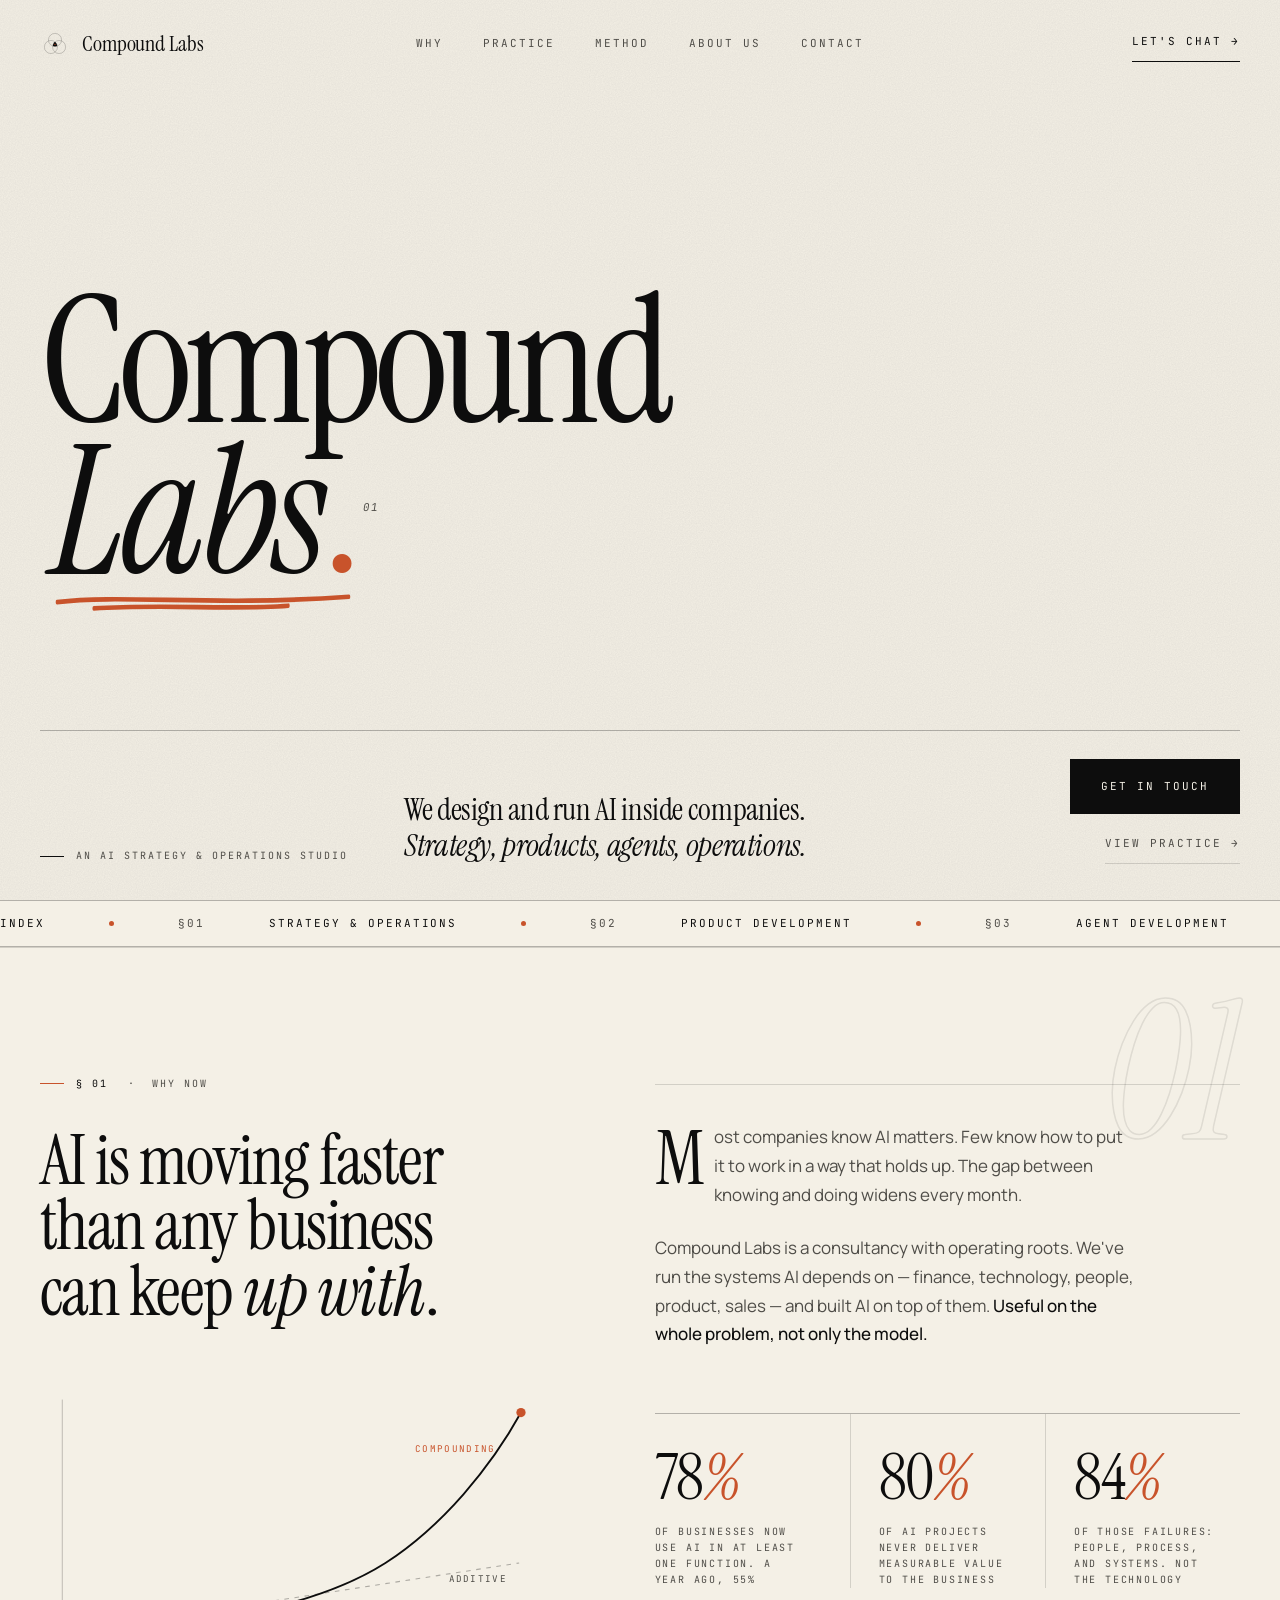
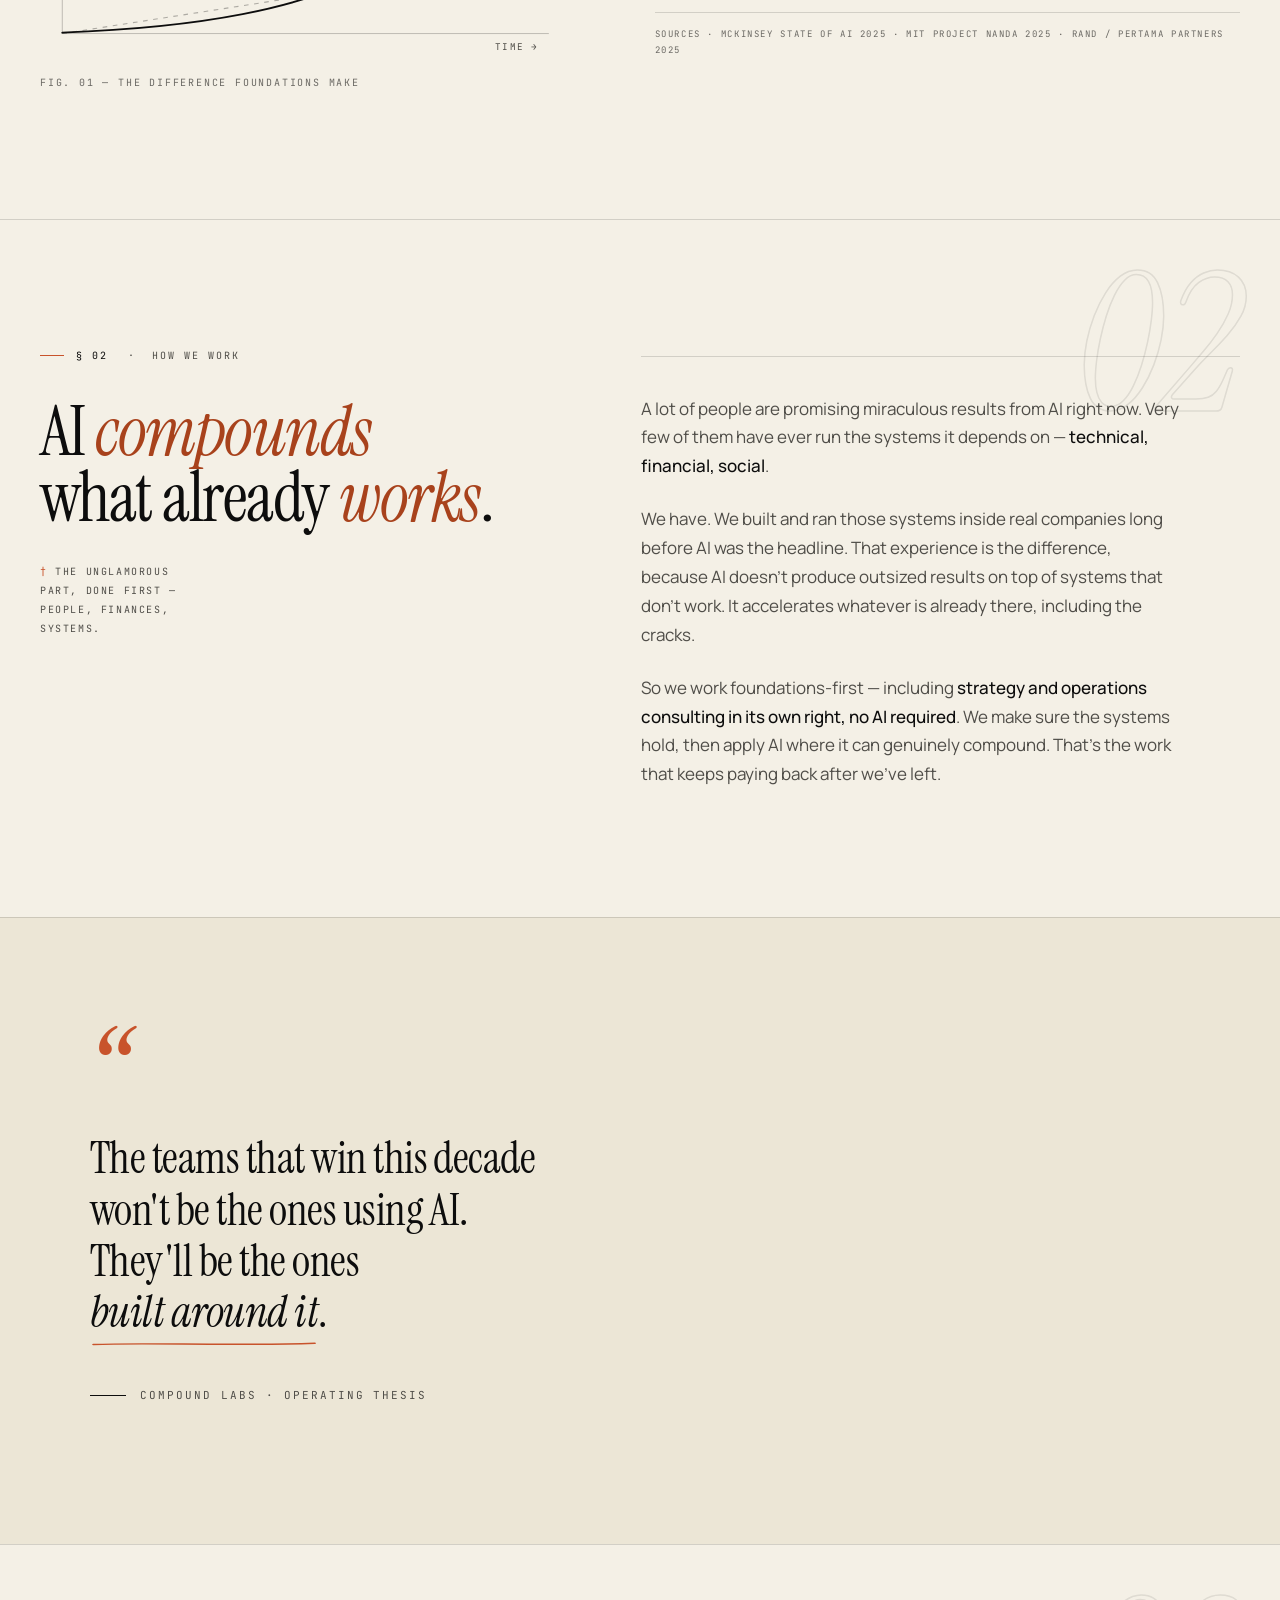
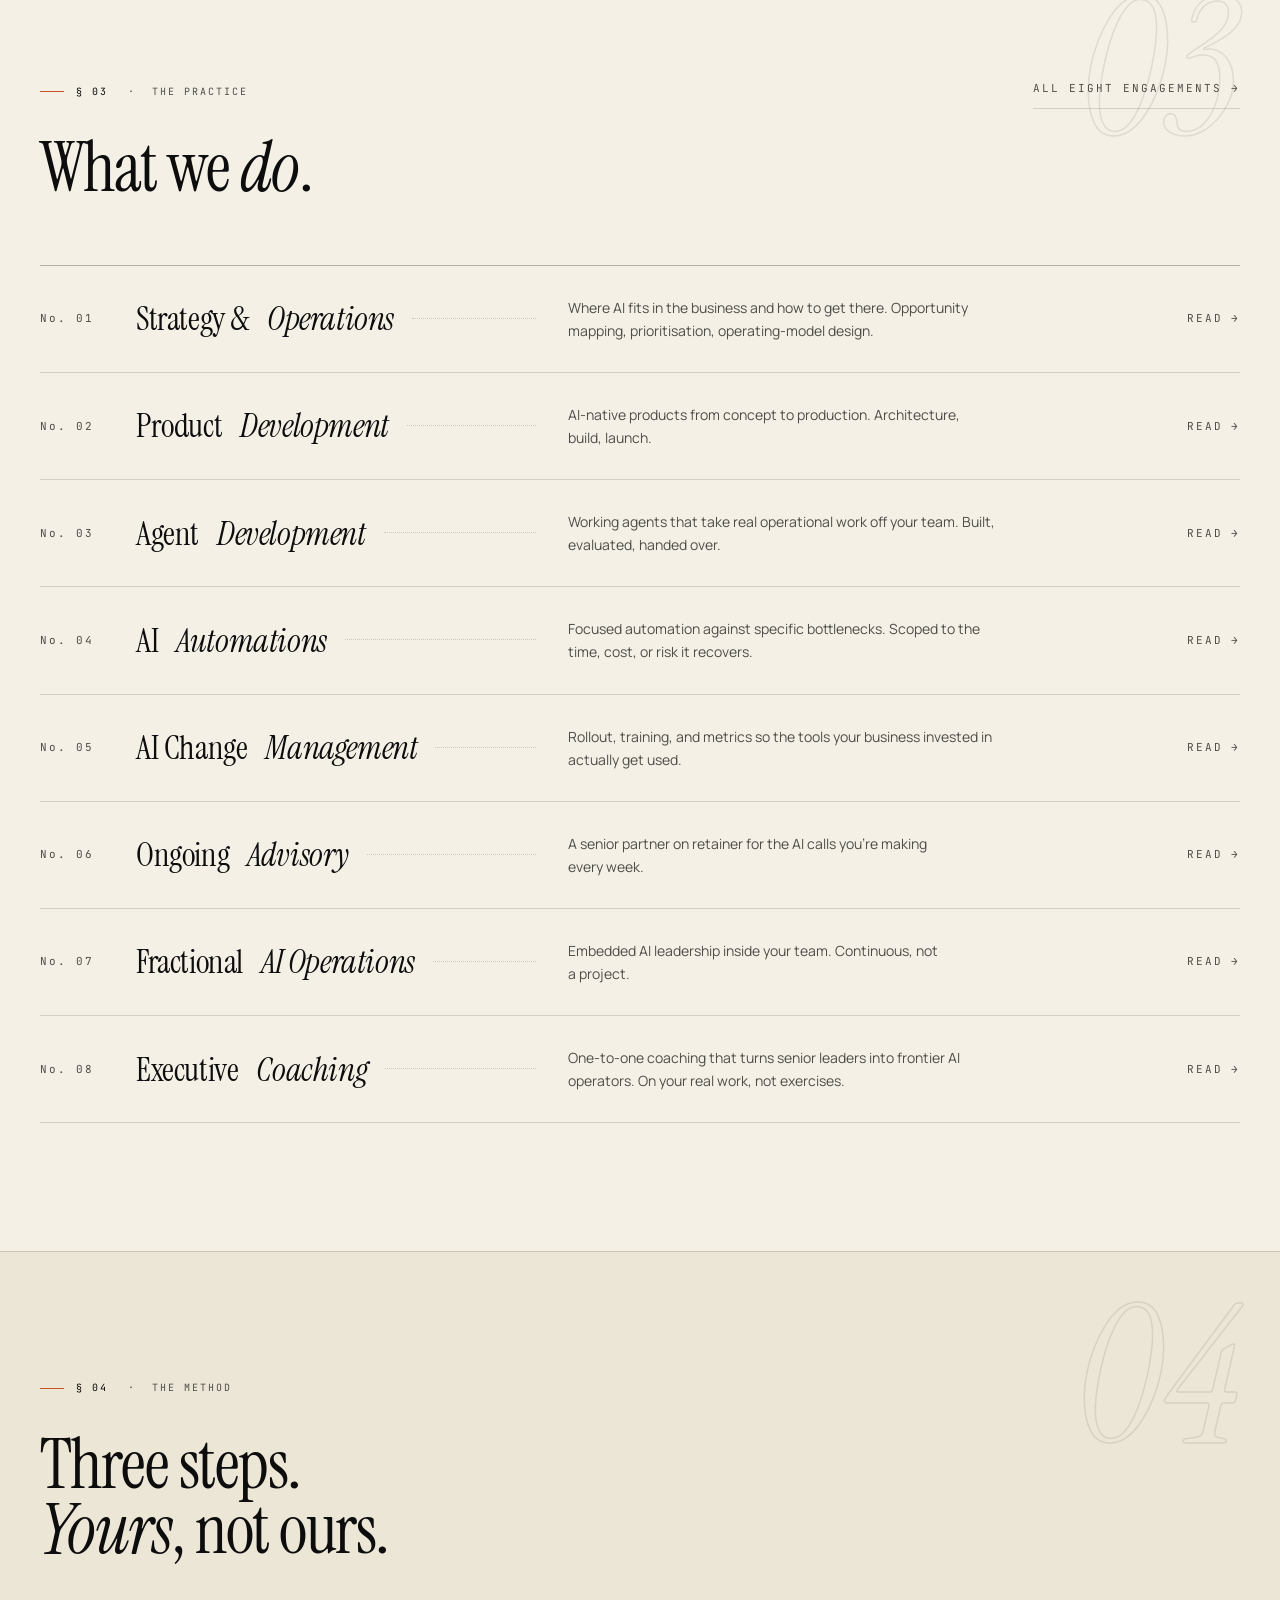
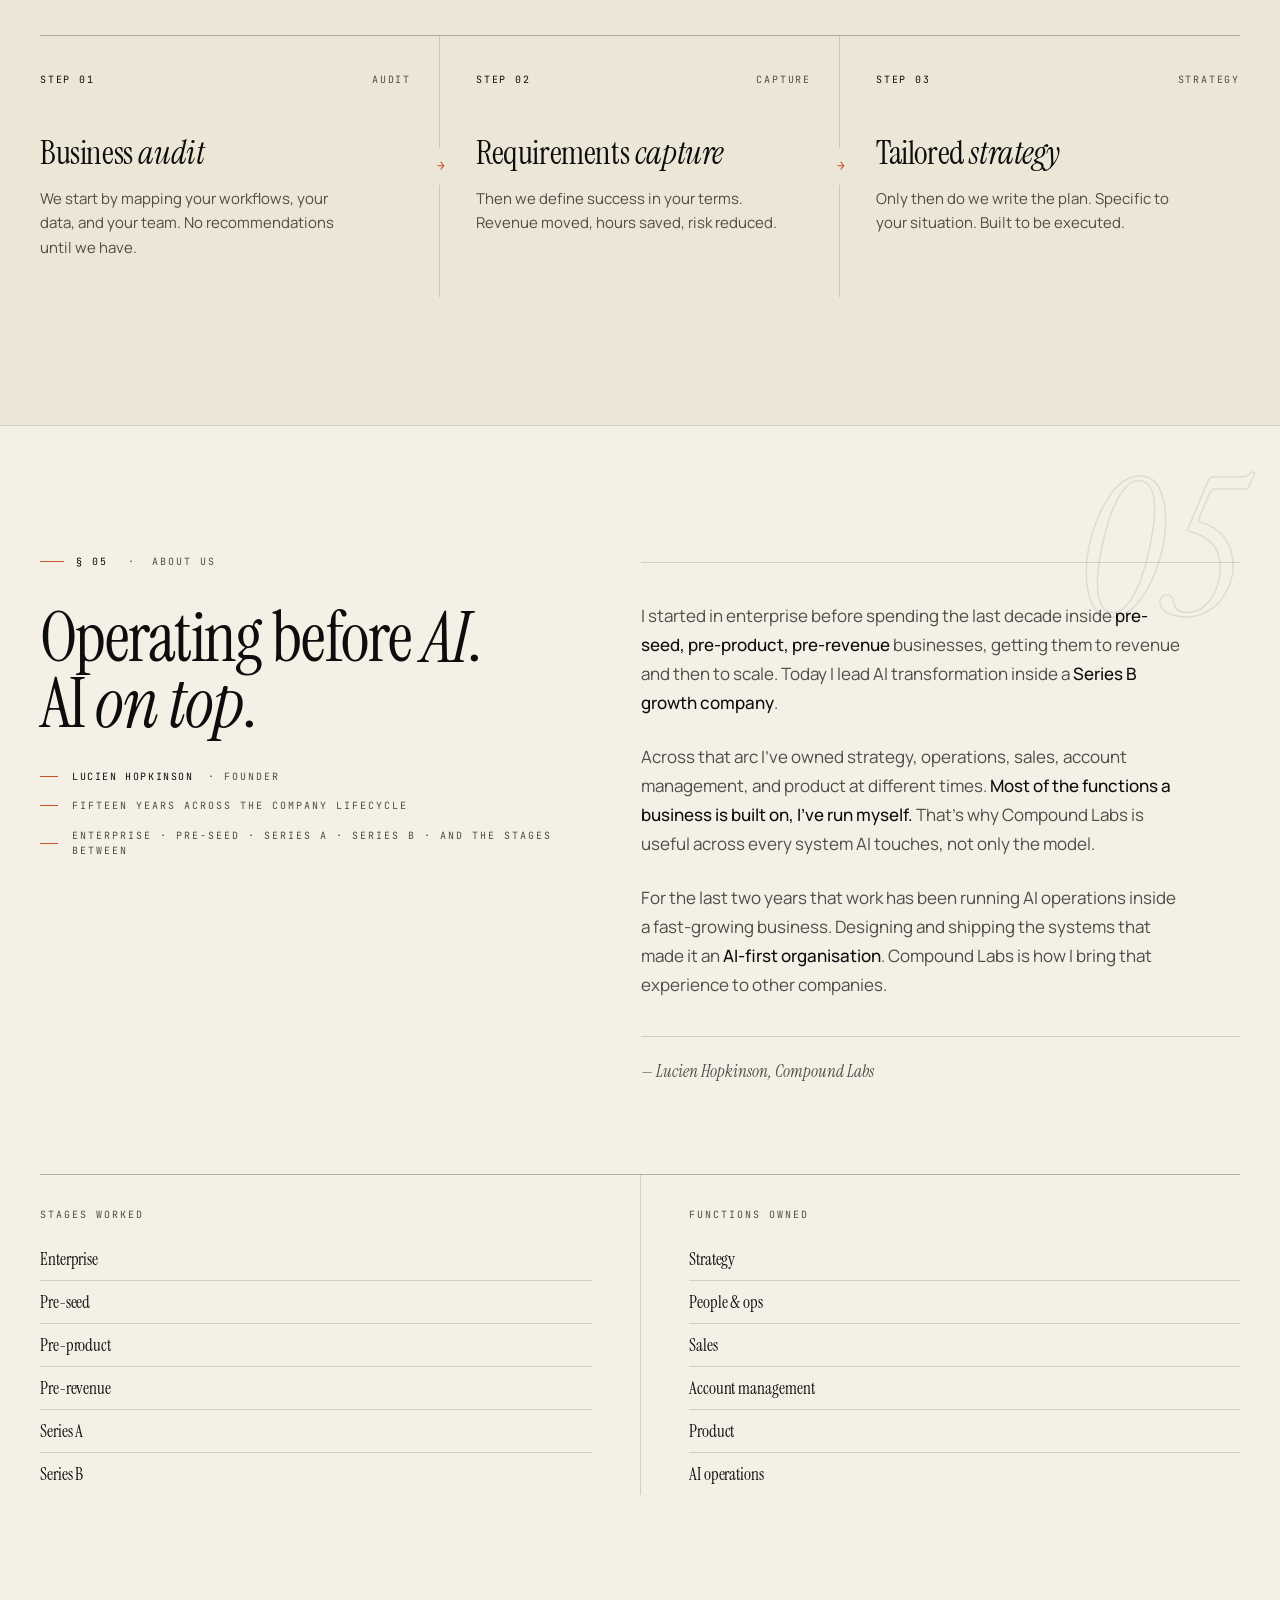
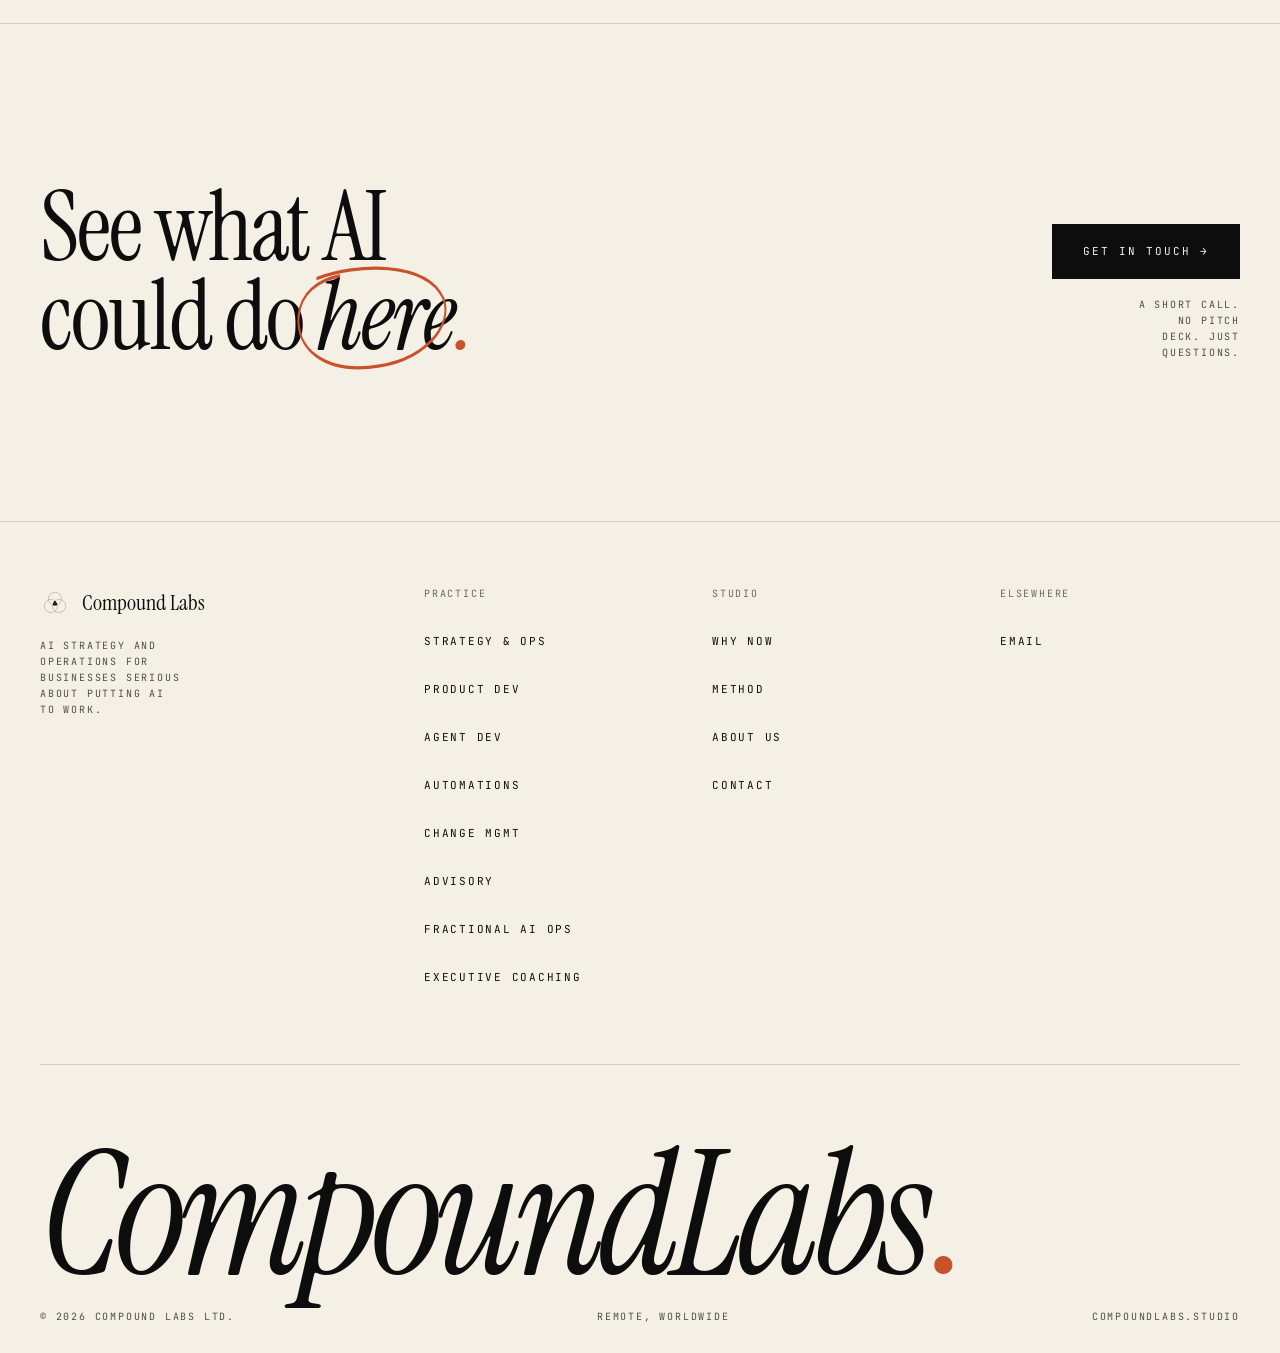
==== commit 6a614756: "Differentiation front and centre + CTA delight + copy audit §02 How we work rewritten to carry the c" ====
--- a/index.html
+++ b/index.html
@@ -572,9 +572,9 @@
     </div>
     <div class="rv d1">
       <div class="foundation-body">
-        <p>AI doesn't fix a business. It accelerates whatever is already there, including the cracks.</p>
-        <p>So we start with the foundations every business runs on: <strong>capable people, healthy finances, reliable systems</strong>. We make sure they hold, then build AI on top of them.</p>
-        <p>The work pays back long after we've left. Your team is left with something solid to keep building on, internally and externally, for years.</p>
+        <p>A lot of people are promising miraculous results from AI right now. Very few of them have ever run the systems it depends on — <strong>technical, financial, social</strong>.</p>
+        <p>We have. We built and ran those systems inside real companies long before AI was the headline. That experience is the difference, because AI doesn't produce outsized results on top of systems that don't work. It accelerates whatever is already there, including the cracks.</p>
+        <p>So we work foundations-first — including <strong>strategy and operations consulting in its own right, no AI required</strong>. We make sure the systems hold, then apply AI where it can genuinely compound. That's the work that keeps paying back after we've left.</p>
       </div>
     </div>
   </div>
@@ -733,7 +733,7 @@
 <!-- CTA -->
 <section class="cta" id="contact">
   <div class="cta-inner">
-    <h2 class="cta-h rv">See what AI<br>could do <em>here<span class="acc">.</span></em></h2>
+    <h2 class="cta-h rv">See what AI<br>could do <em class="circled">here<span class="acc">.</span><svg class="sketch circle-stroke" viewBox="0 0 200 90" preserveAspectRatio="none" aria-hidden="true"><path pathLength="1" d="M30 14 C 80 2, 170 0, 192 30 C 206 52, 168 82, 96 86 C 40 89, 2 72, 6 44 C 9 26, 30 16, 58 12"/></svg></em></h2>
     <div class="cta-actions rv d1">
       <button type="button" class="btn" data-modal>Get in touch →</button>
       <p class="cta-sub">A short call. No pitch deck. Just questions.</p>
--- a/styles.css
+++ b/styles.css
@@ -364,6 +364,12 @@
   color:var(--ink-soft);margin-top:32px;max-width:26ch;line-height:1.9;
 }
 .margin-note .dag{color:var(--vermillion)}
+
+/* editor's pen circle around a word (CTA) */
+.circled{position:relative;display:inline-block}
+.circle-stroke{left:-.24em;top:-.12em;width:calc(100% + .48em);height:calc(100% + .24em)}
+.circle-stroke path{stroke-width:2.6}
+.cta-h.in .circle-stroke path{animation:penDraw .9s cubic-bezier(.65,0,.35,1) .65s forwards}
 
 /* ── REVEAL MOTION ───────────────────────────────────── */
 .rv{opacity:0;transform:translateY(18px);transition:opacity .9s cubic-bezier(.16,1,.3,1),transform .9s cubic-bezier(.16,1,.3,1)}
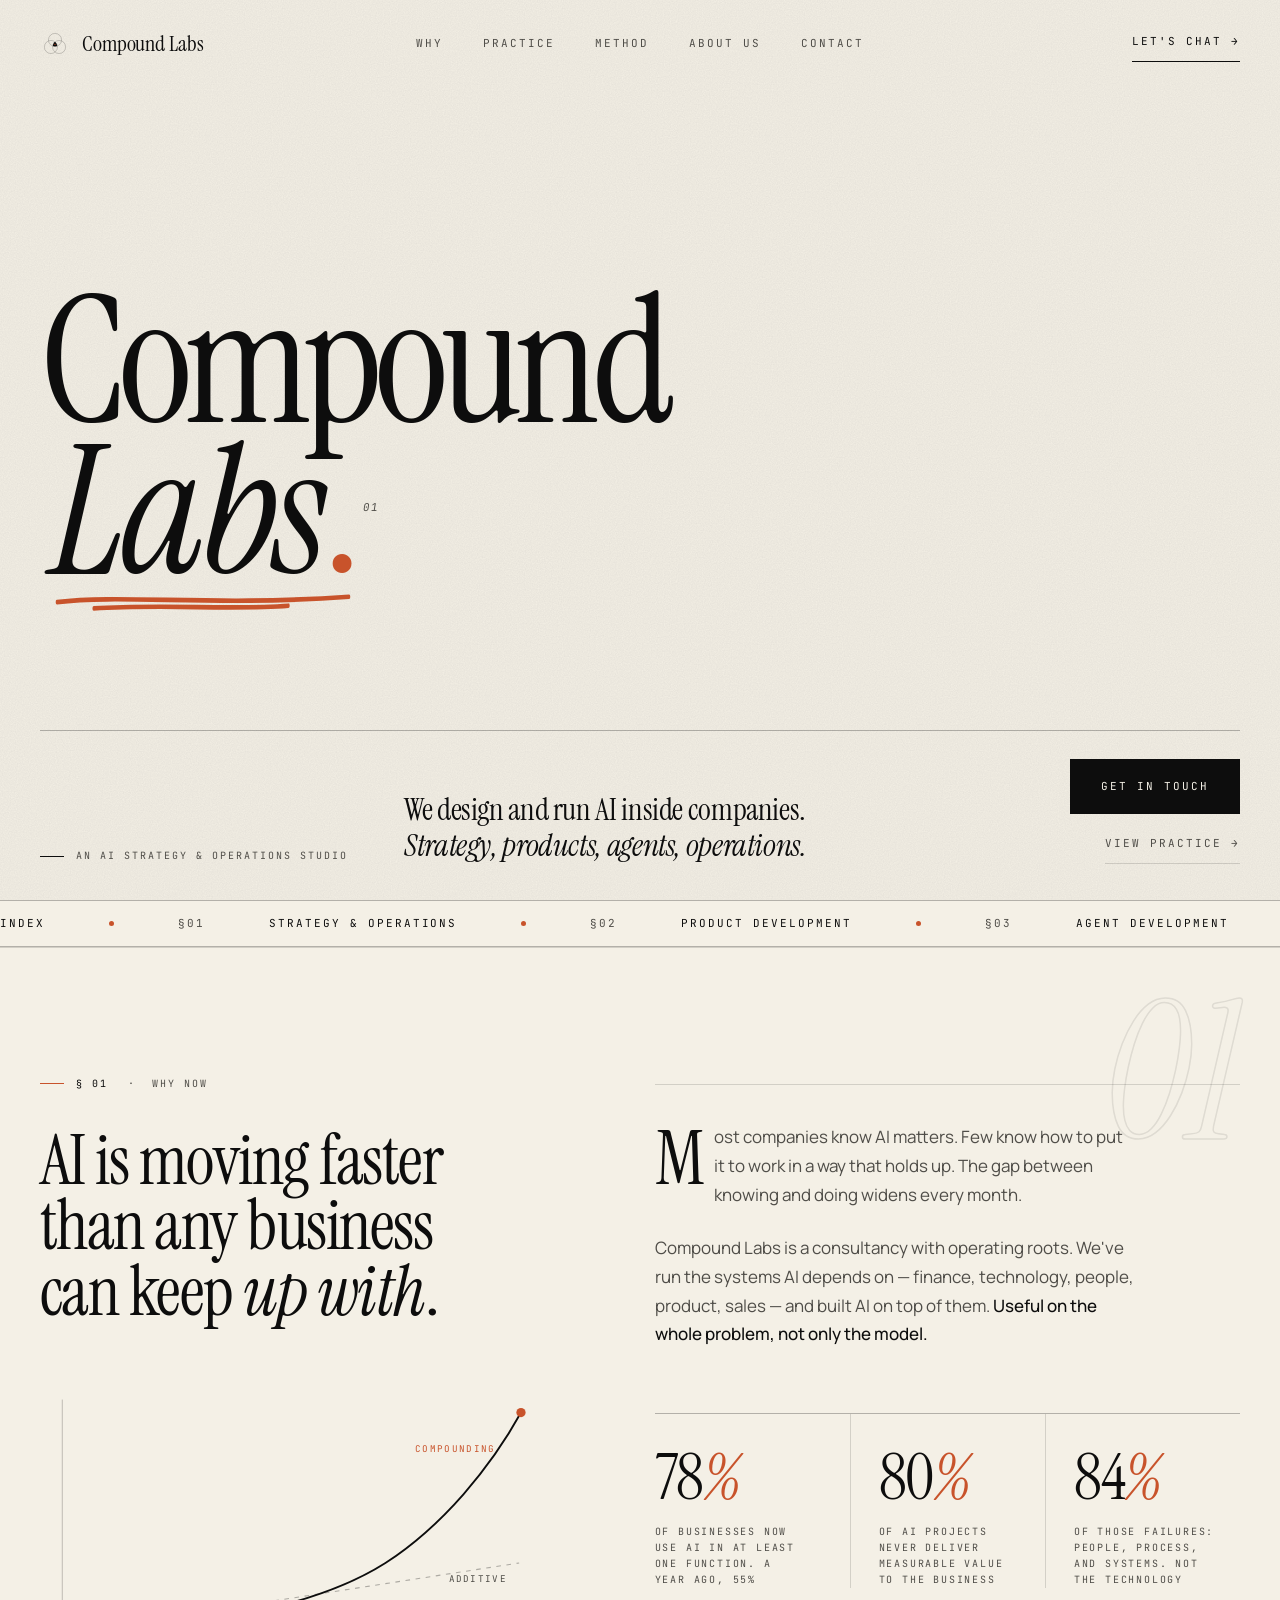
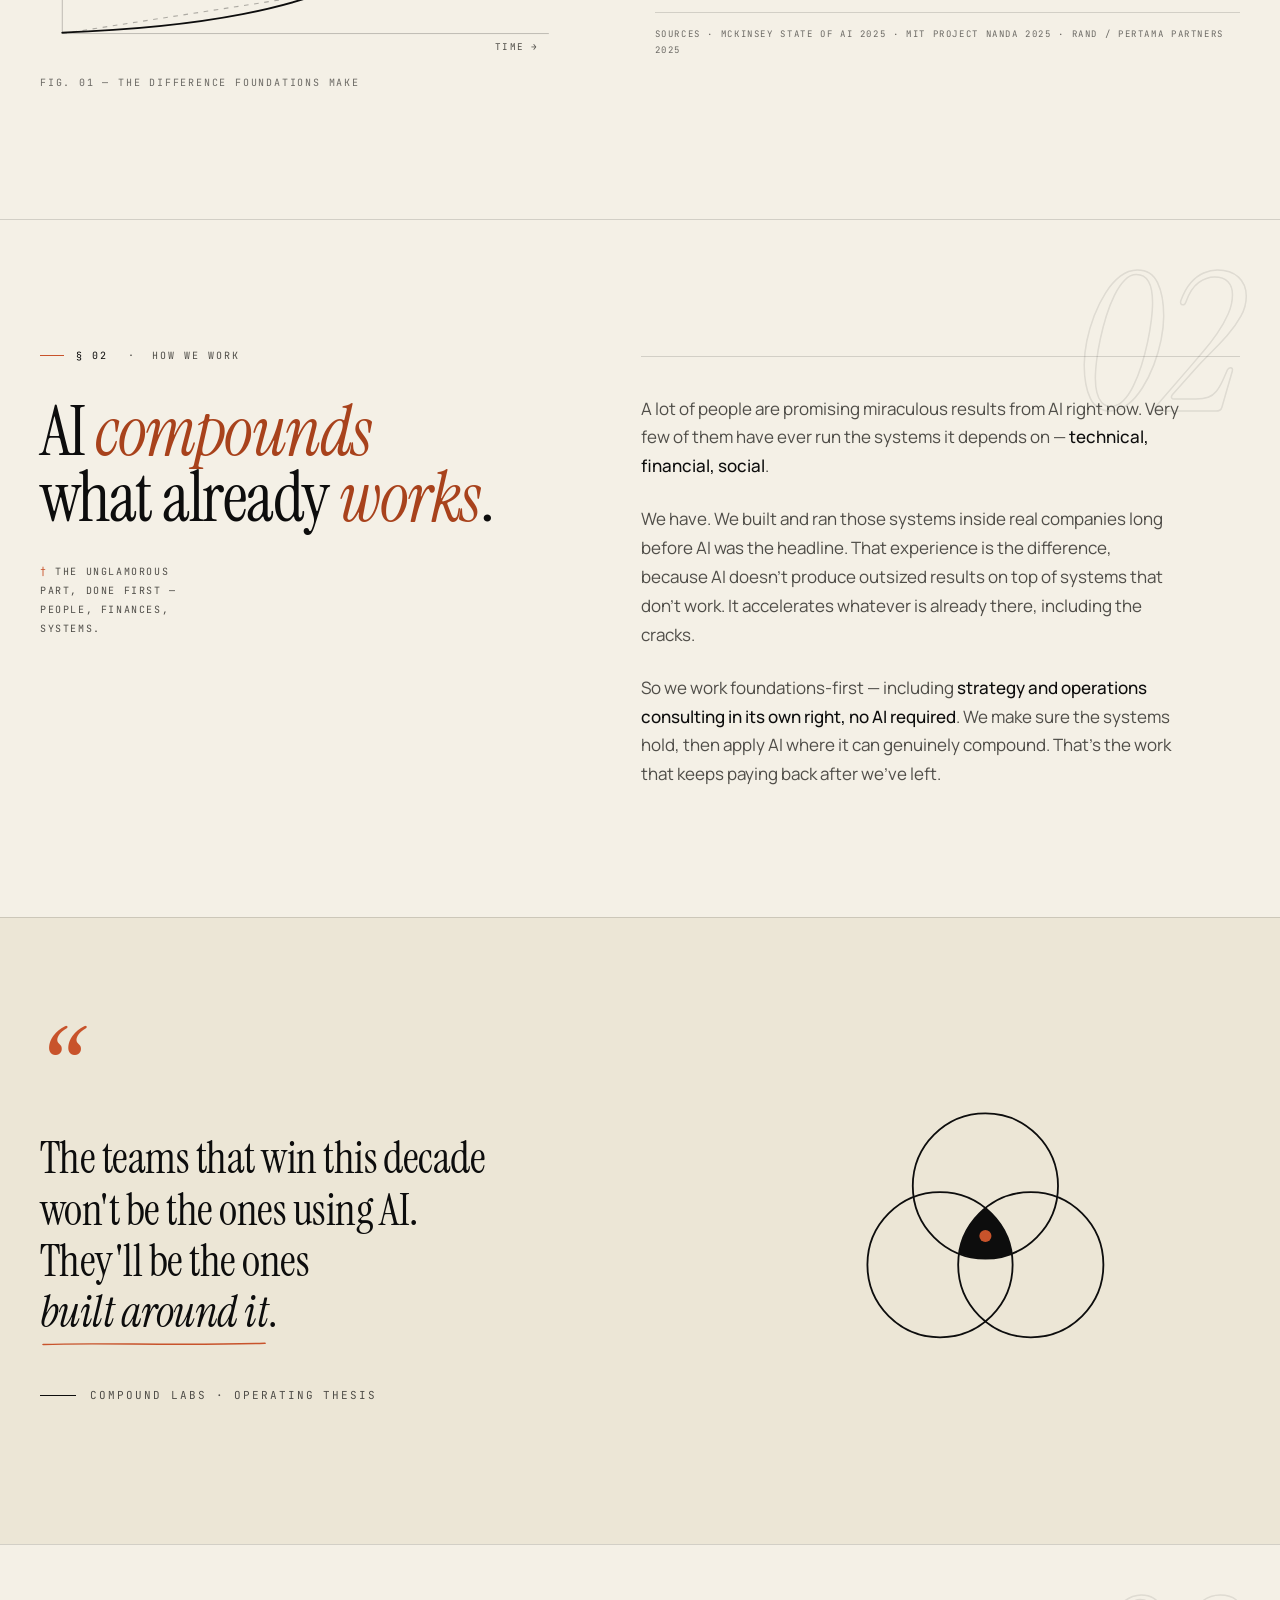
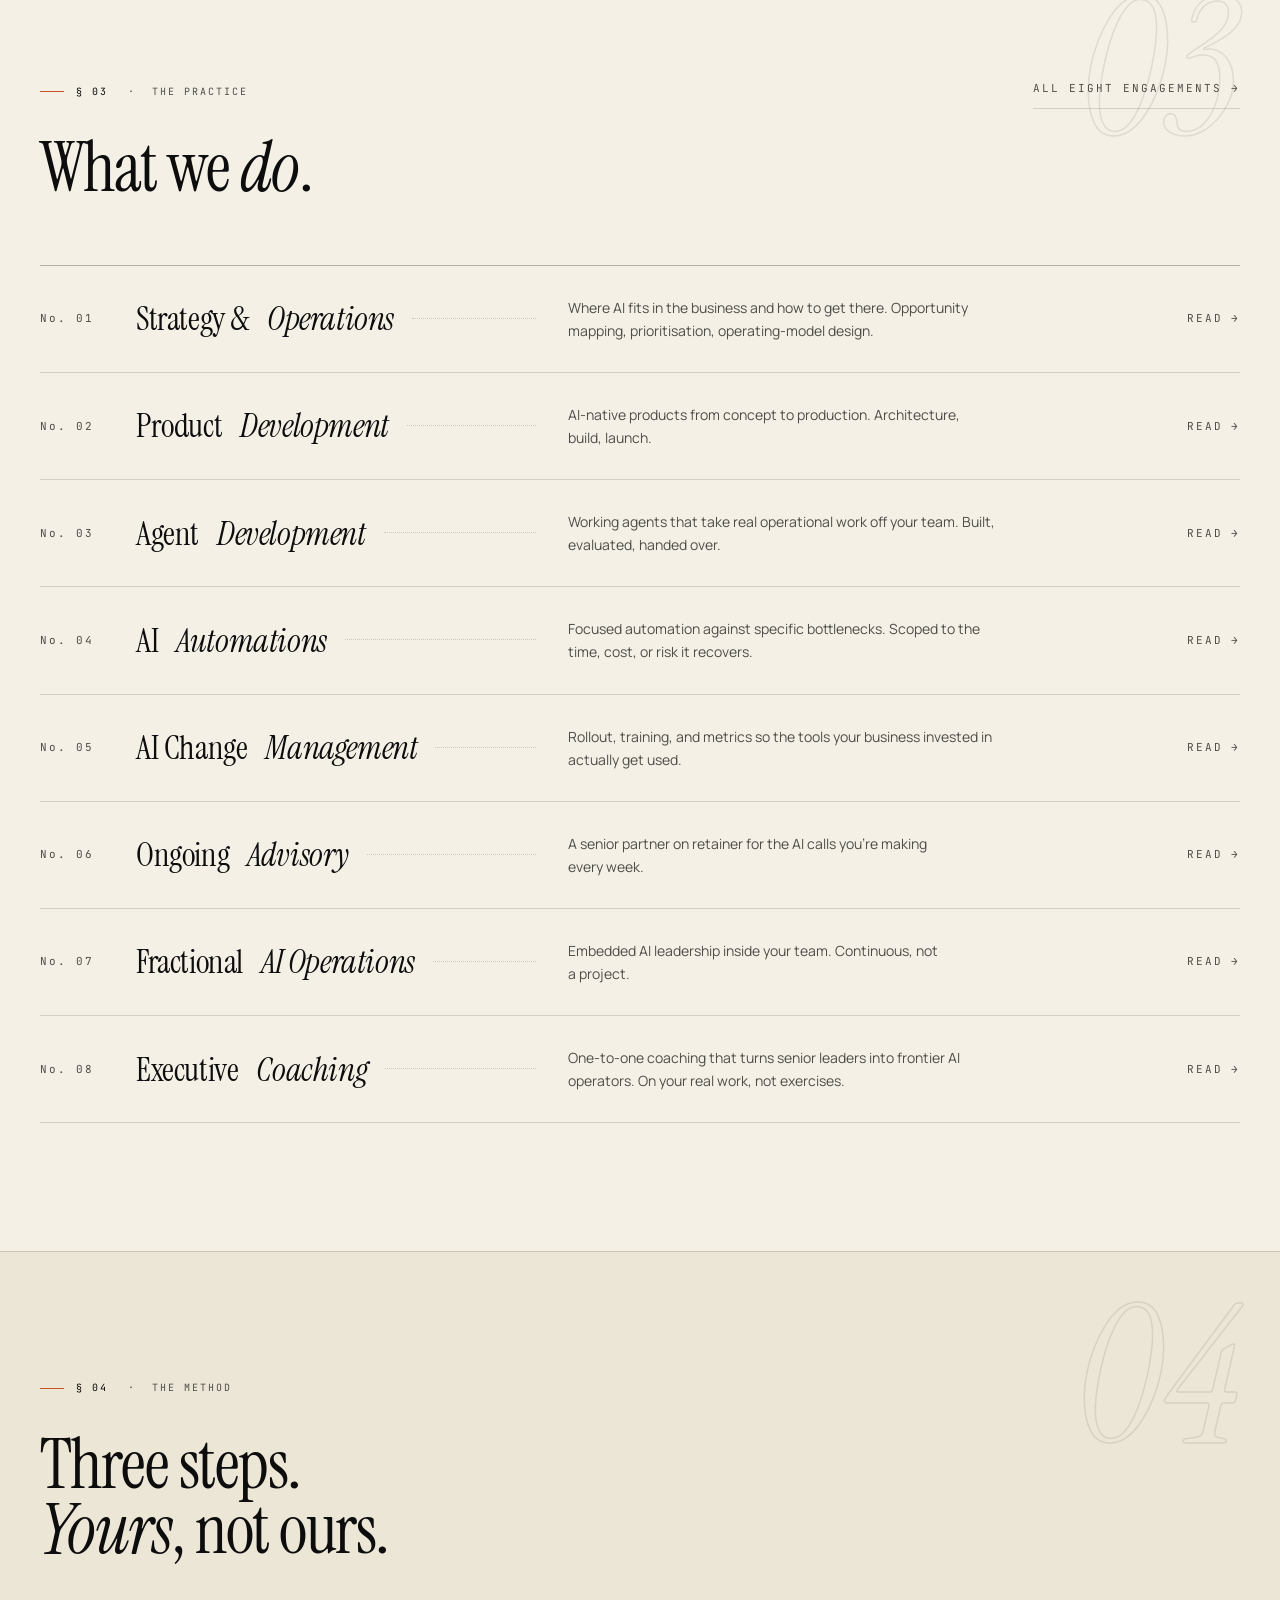
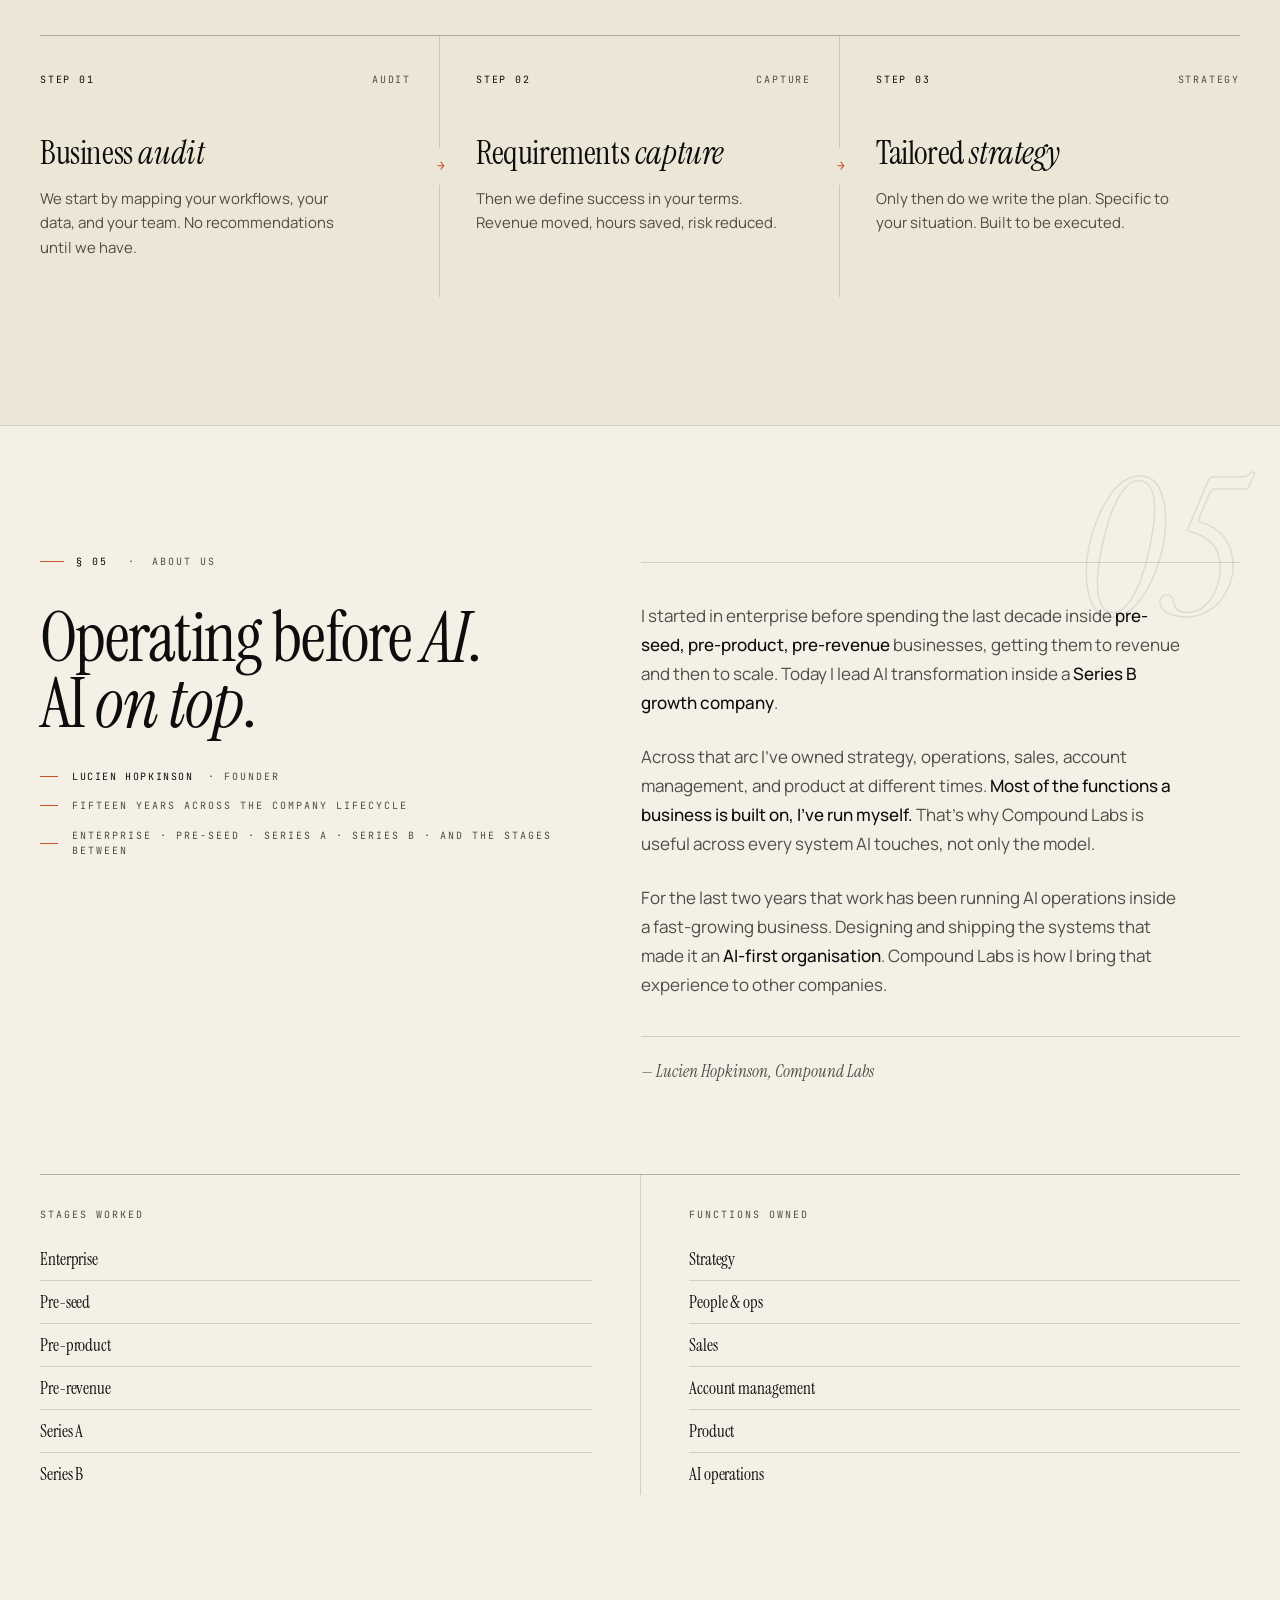
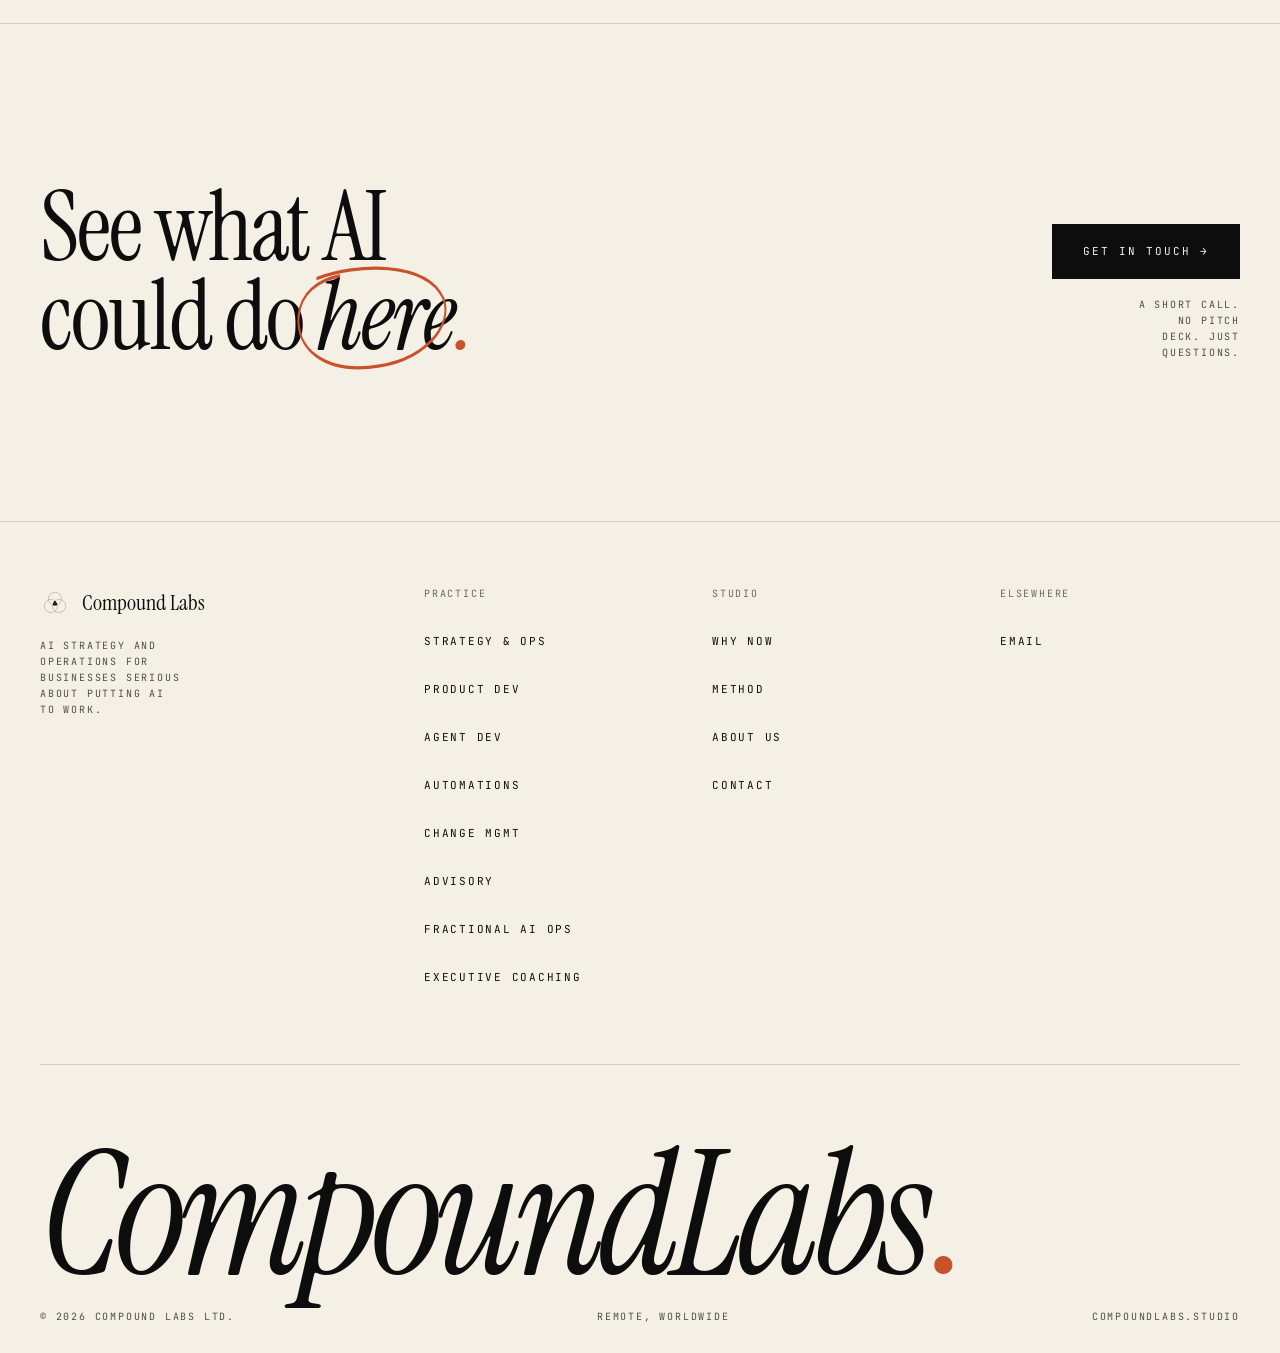
==== commit bb999818: "Pull-quote section: fill the empty right half with the mark itself. Quote-inner becomes a two-column" ====
--- a/index.html
+++ b/index.html
@@ -227,7 +227,20 @@
 
   /* ── PULL QUOTE ─────────────────────────────────────── */
   .quote{padding:140px var(--pad);border-top:1px solid var(--rule);position:relative;z-index:2;background:var(--paper-deep)}
-  .quote-inner{max-width:1100px;margin:0 auto}
+  .quote-inner{
+    max-width:var(--max);margin:0 auto;
+    display:grid;grid-template-columns:minmax(0,1.2fr) minmax(0,1fr);gap:80px;align-items:center;
+  }
+  /* the mark, drawn like a compass sketch */
+  .quote-fig{justify-self:center;width:clamp(240px,26vw,400px)}
+  .quote-fig svg{width:100%;height:auto;color:var(--ink);overflow:visible}
+  .quote-fig .rings circle{stroke-dasharray:1;stroke-dashoffset:1}
+  .quote-fig.in .rings circle{animation:penDraw 1.1s cubic-bezier(.55,0,.35,1) forwards}
+  .quote-fig.in .rings circle:nth-child(2){animation-delay:.3s}
+  .quote-fig.in .rings circle:nth-child(3){animation-delay:.6s}
+  .quote-fig .fillbit,.quote-fig .dotbit{opacity:0;transition:opacity .7s ease 1.7s}
+  .quote-fig.in .fillbit{opacity:1}
+  .quote-fig.in .dotbit{opacity:1}
   .quote-mark{font-family:var(--serif);font-size:8rem;line-height:.4;color:var(--vermillion);font-style:italic;display:block;margin-bottom:24px}
   .quote-text{
     font-family:var(--serif);font-size:clamp(1.8rem,3.4vw,3rem);line-height:1.18;letter-spacing:-.012em;
@@ -375,6 +388,8 @@
   /* ── PAGE-SPECIFIC RESPONSIVE ───────────────────────── */
   @media (max-width:1100px){
     .premise-grid,.studio-grid,.foundation-grid{grid-template-columns:1fr;gap:48px}
+    .quote-inner{grid-template-columns:1fr;gap:56px}
+    .quote-fig{justify-self:start;width:clamp(200px,32vw,280px);margin-left:8px}
     .thesis{grid-template-columns:1fr;gap:36px;margin-top:64px}
     .thesis-mark{justify-self:center;max-width:220px}
     .svc-row{grid-template-columns:48px minmax(0,1fr) minmax(0,1.4fr) 80px;gap:24px}
@@ -399,6 +414,8 @@
     .stats{grid-template-columns:1fr;gap:0}
     .stat + .stat{border-left:none;border-top:1px solid var(--rule);padding-left:0;margin-top:28px;padding-top:28px}
     .quote-mark{font-size:5rem}
+    .quote-inner{gap:40px}
+    .quote-fig{width:180px}
     .svc-row{grid-template-columns:36px 1fr;gap:14px;padding:24px 0}
     .svc-row .svc-desc,.svc-row .svc-arrow{display:none}
     .svc-row:hover{padding-left:0;padding-right:0;background:transparent}
@@ -584,9 +601,26 @@
 <!-- PULL QUOTE -->
 <section class="quote">
   <div class="quote-inner">
-    <span class="quote-mark rv">“</span>
-    <p class="quote-text rv d1">The teams that win this decade<br>won't be the ones using AI.<br>They'll be the ones <em class="marked">built around it<svg class="sketch mark-stroke" viewBox="0 0 200 12" preserveAspectRatio="none" aria-hidden="true"><path pathLength="1" d="M3 7 C 50 3.5, 120 9.5, 197 5"/></svg></em>.</p>
-    <div class="quote-attr rv d2">Compound Labs · Operating thesis</div>
+    <div>
+      <span class="quote-mark rv">“</span>
+      <p class="quote-text rv d1">The teams that win this decade<br>won't be the ones using AI.<br>They'll be the ones <em class="marked">built around it<svg class="sketch mark-stroke" viewBox="0 0 200 12" preserveAspectRatio="none" aria-hidden="true"><path pathLength="1" d="M3 7 C 50 3.5, 120 9.5, 197 5"/></svg></em>.</p>
+      <div class="quote-attr rv d2">Compound Labs · Operating thesis</div>
+    </div>
+    <div class="quote-fig rv d1" aria-hidden="true">
+      <svg viewBox="0 0 220 220">
+        <defs>
+          <clipPath id="qm-top"><circle cx="110" cy="80" r="48"/></clipPath>
+          <clipPath id="qm-left"><circle cx="80" cy="132" r="48"/></clipPath>
+        </defs>
+        <g class="fillbit" clip-path="url(#qm-top)"><g clip-path="url(#qm-left)"><circle cx="140" cy="132" r="48" fill="currentColor"/></g></g>
+        <g class="rings" fill="none" stroke="currentColor" stroke-width="1.2">
+          <circle pathLength="1" cx="110" cy="80" r="48"/>
+          <circle pathLength="1" cx="80" cy="132" r="48"/>
+          <circle pathLength="1" cx="140" cy="132" r="48"/>
+        </g>
+        <circle class="dotbit" cx="110" cy="113" r="4" fill="#C8532B"/>
+      </svg>
+    </div>
   </div>
 </section>
 
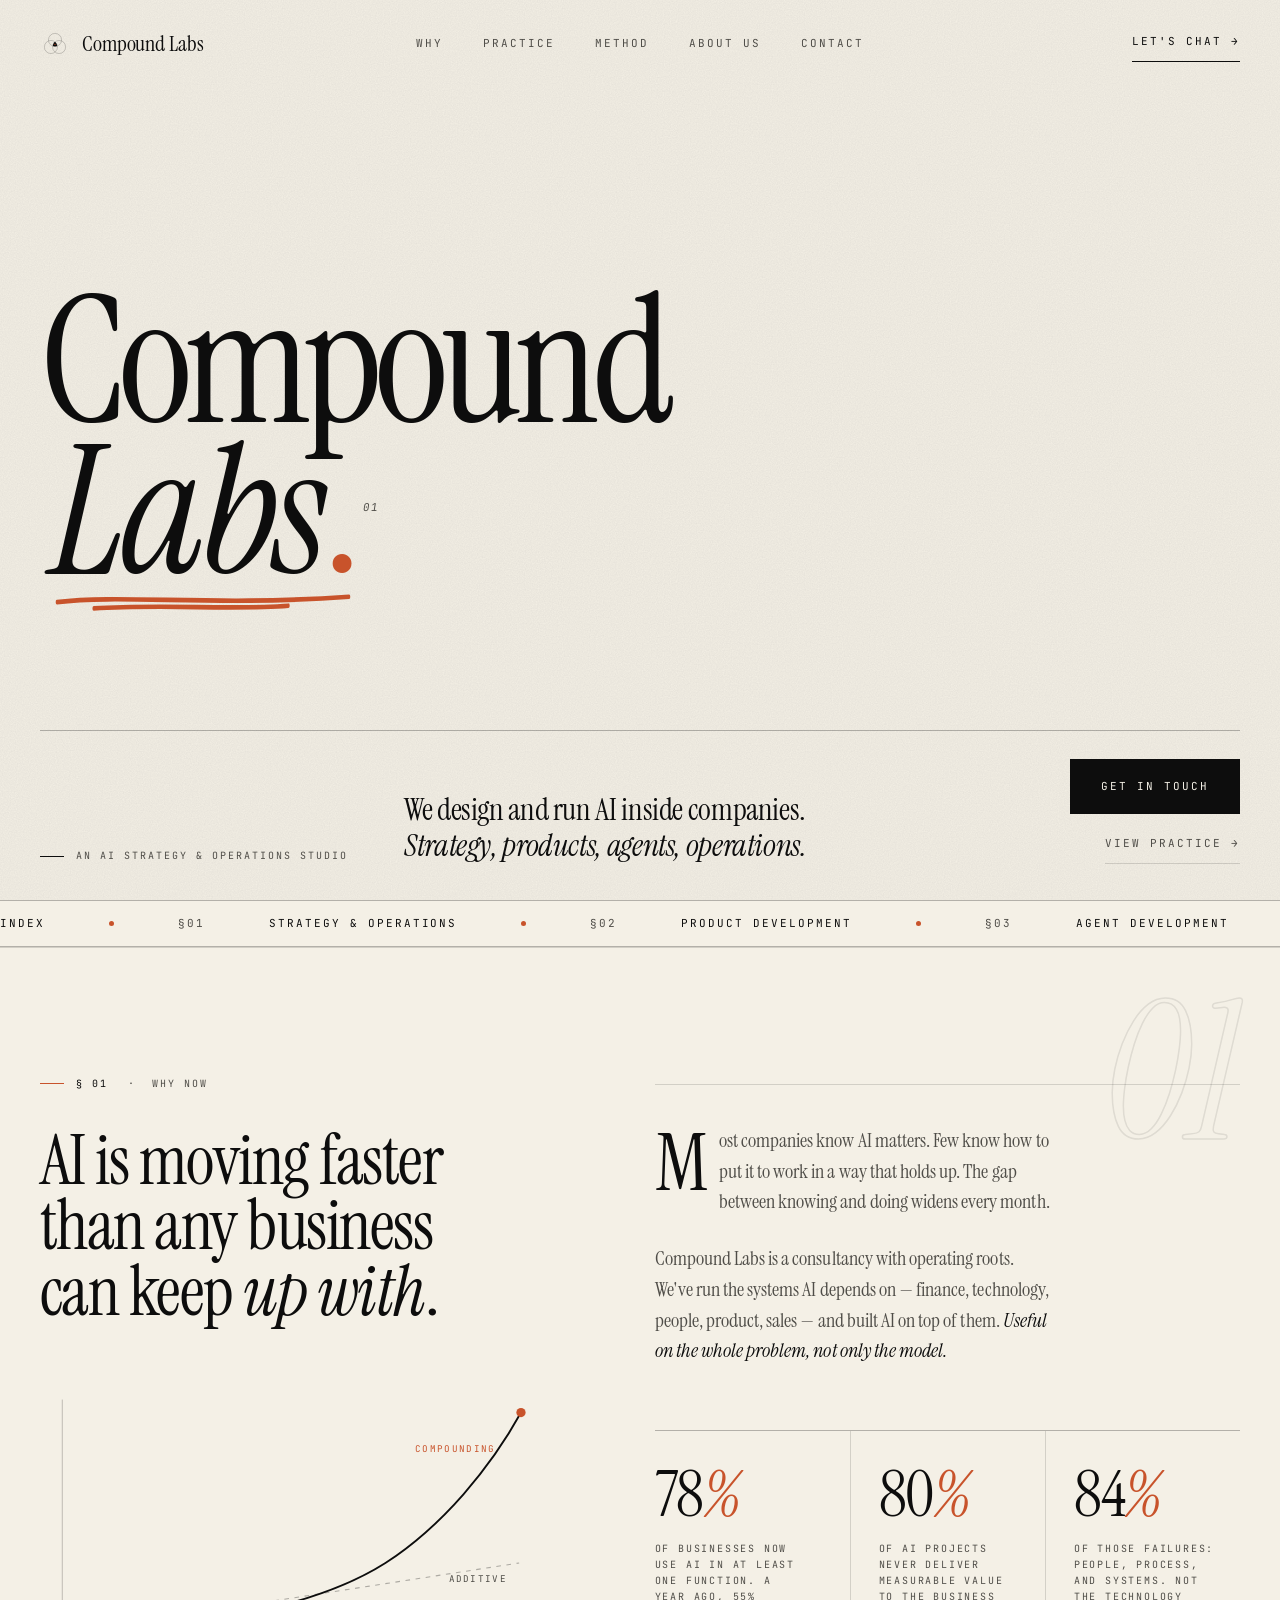
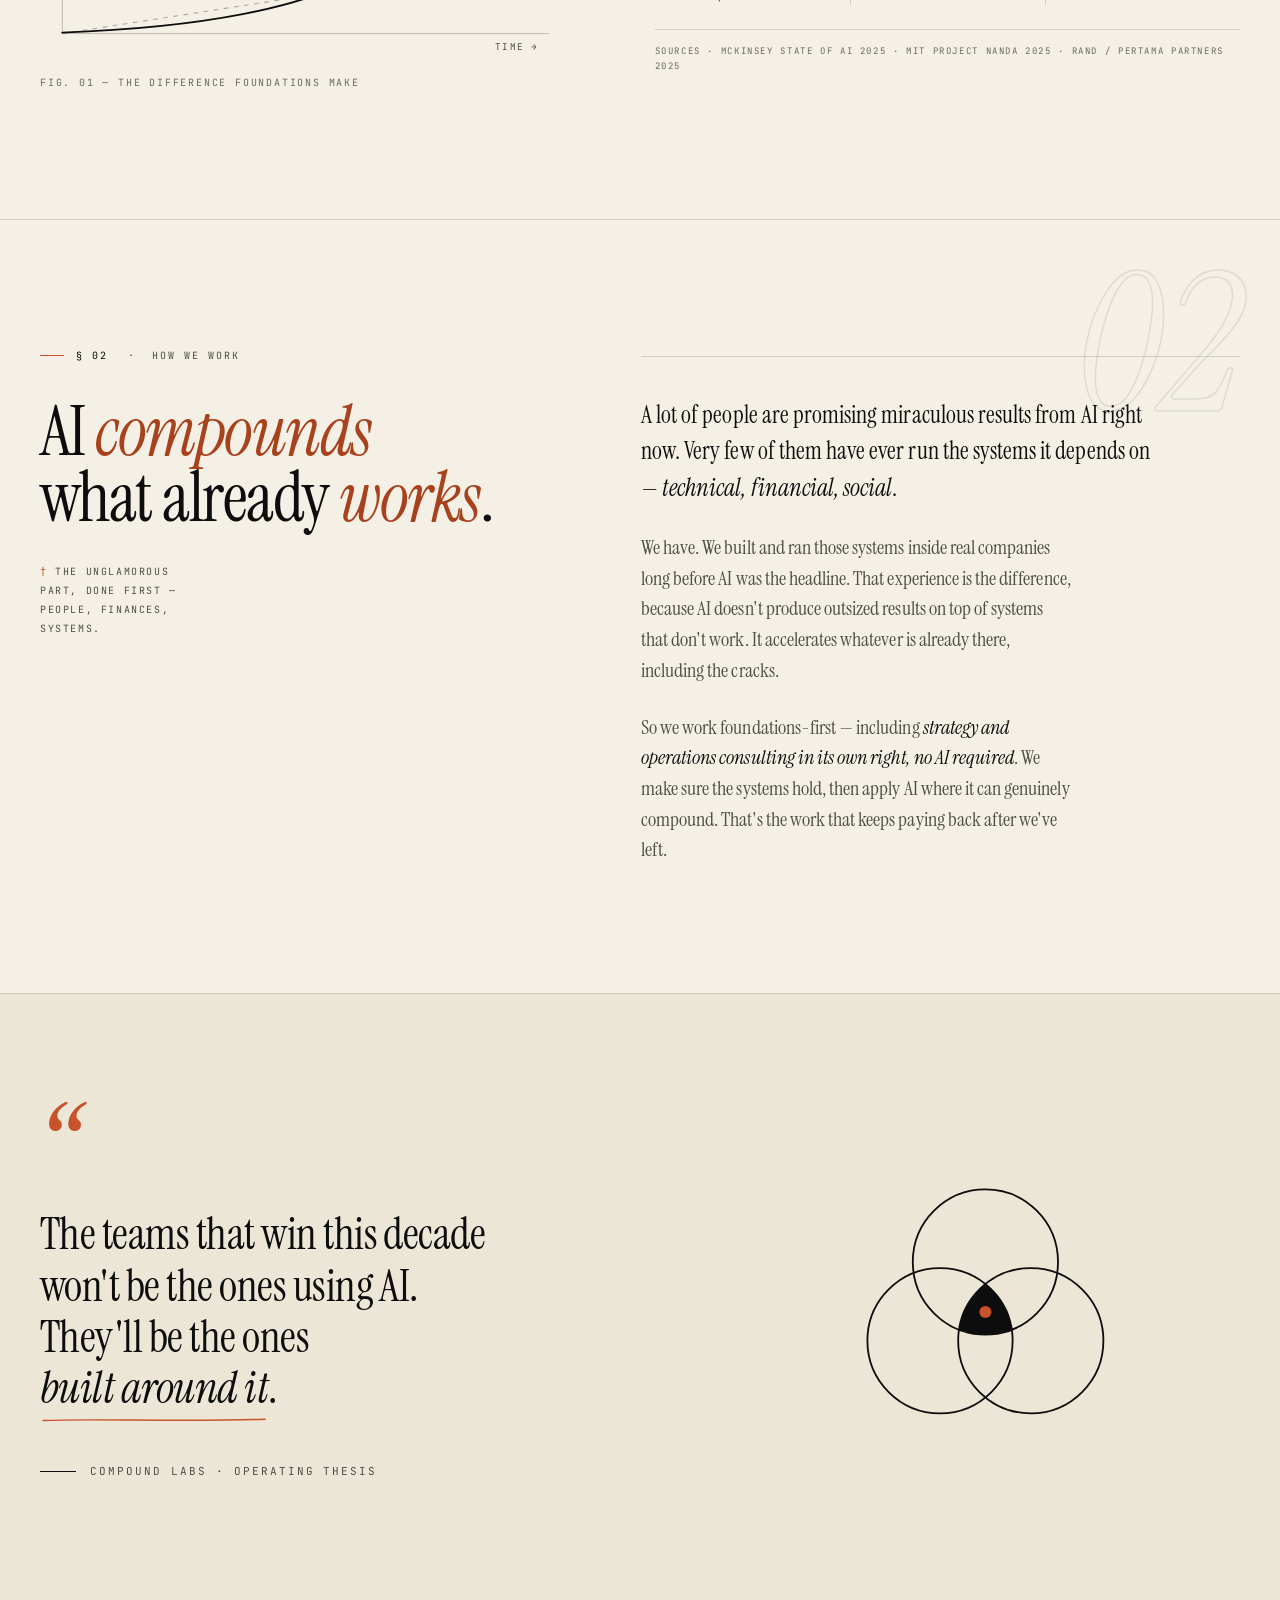
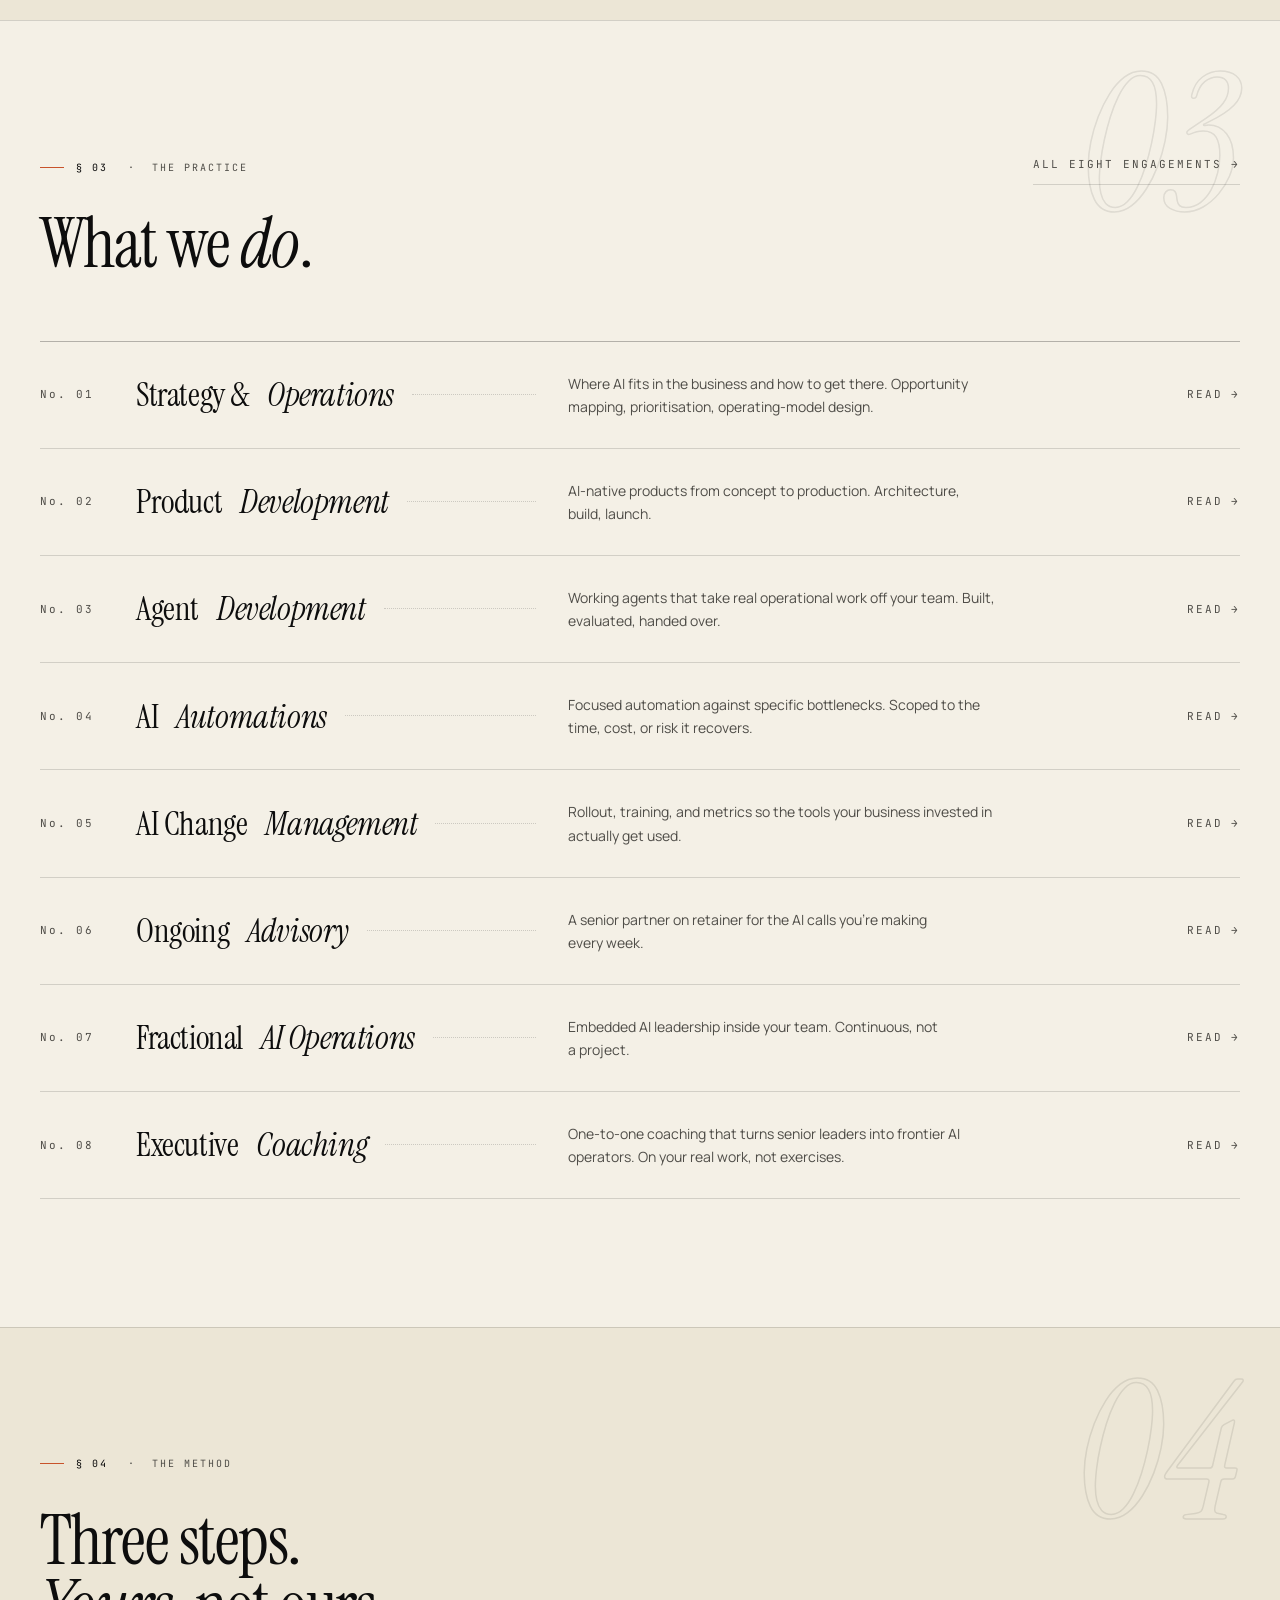
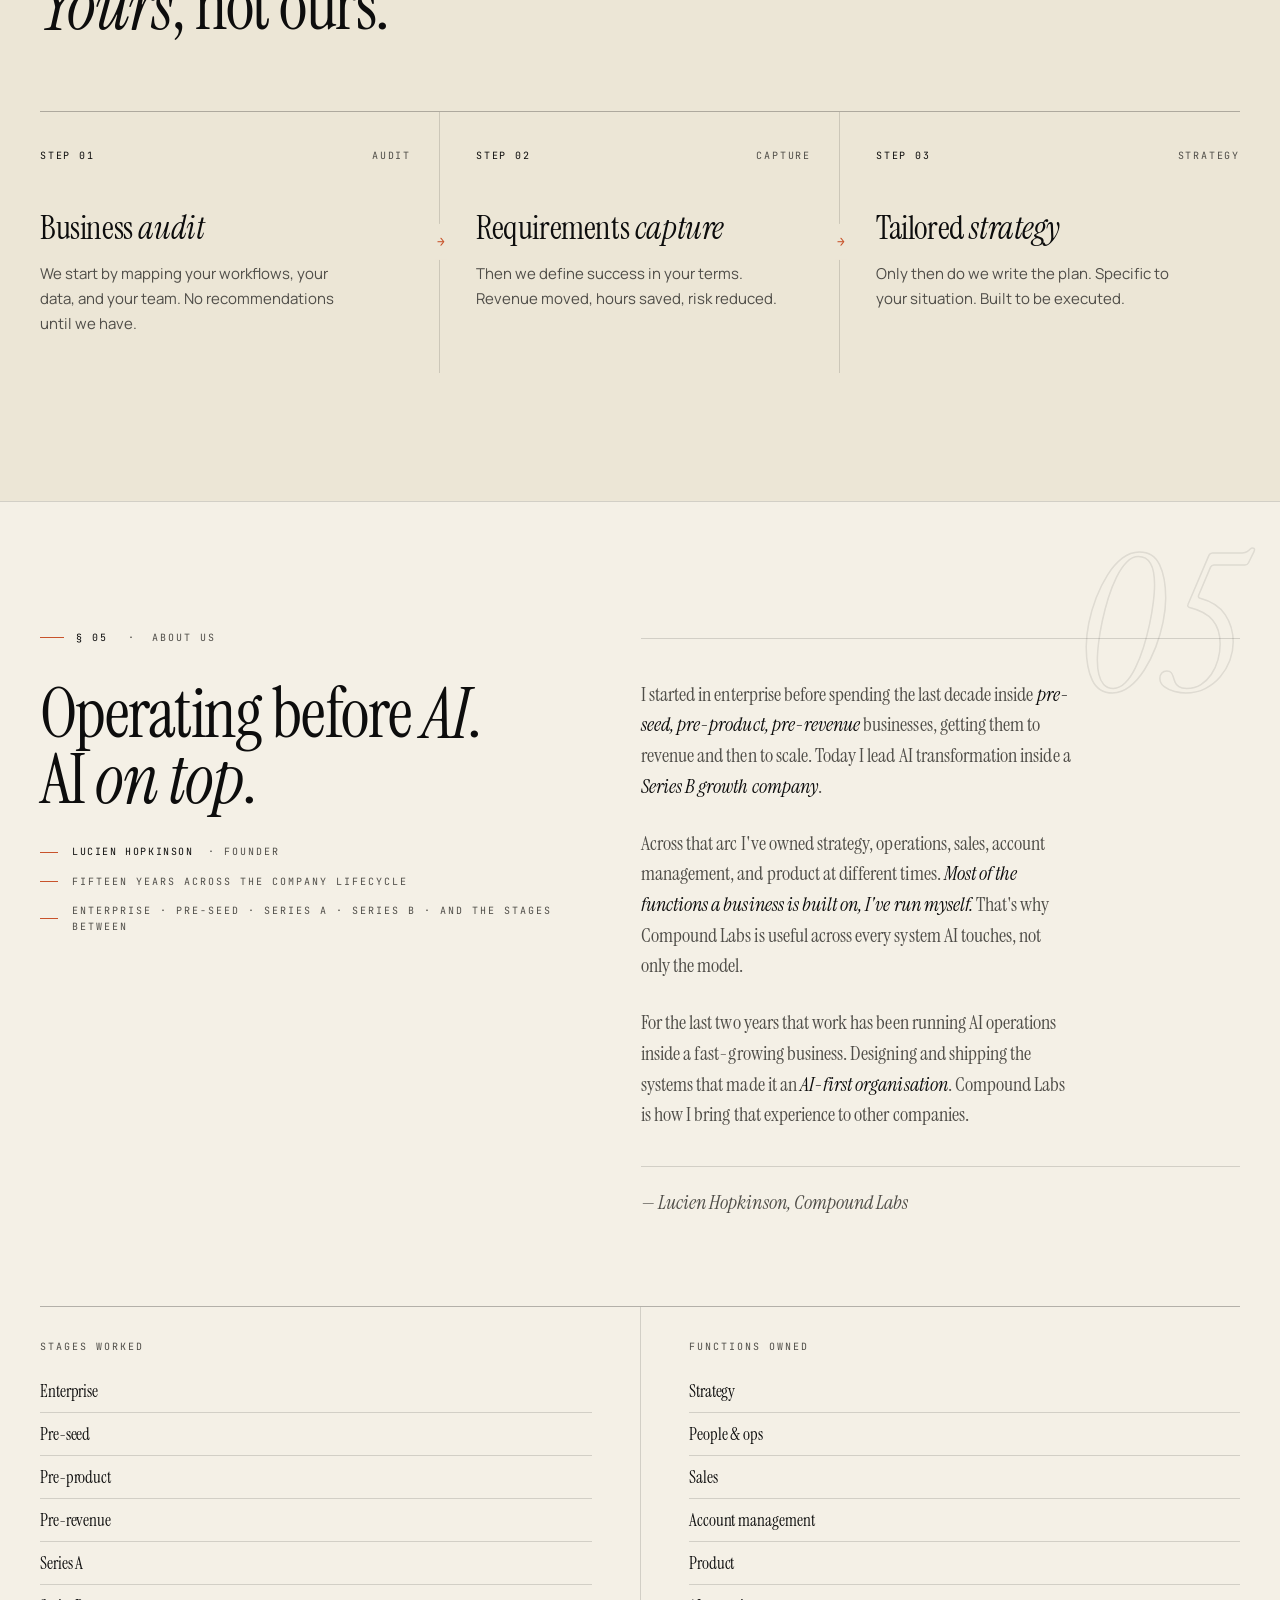
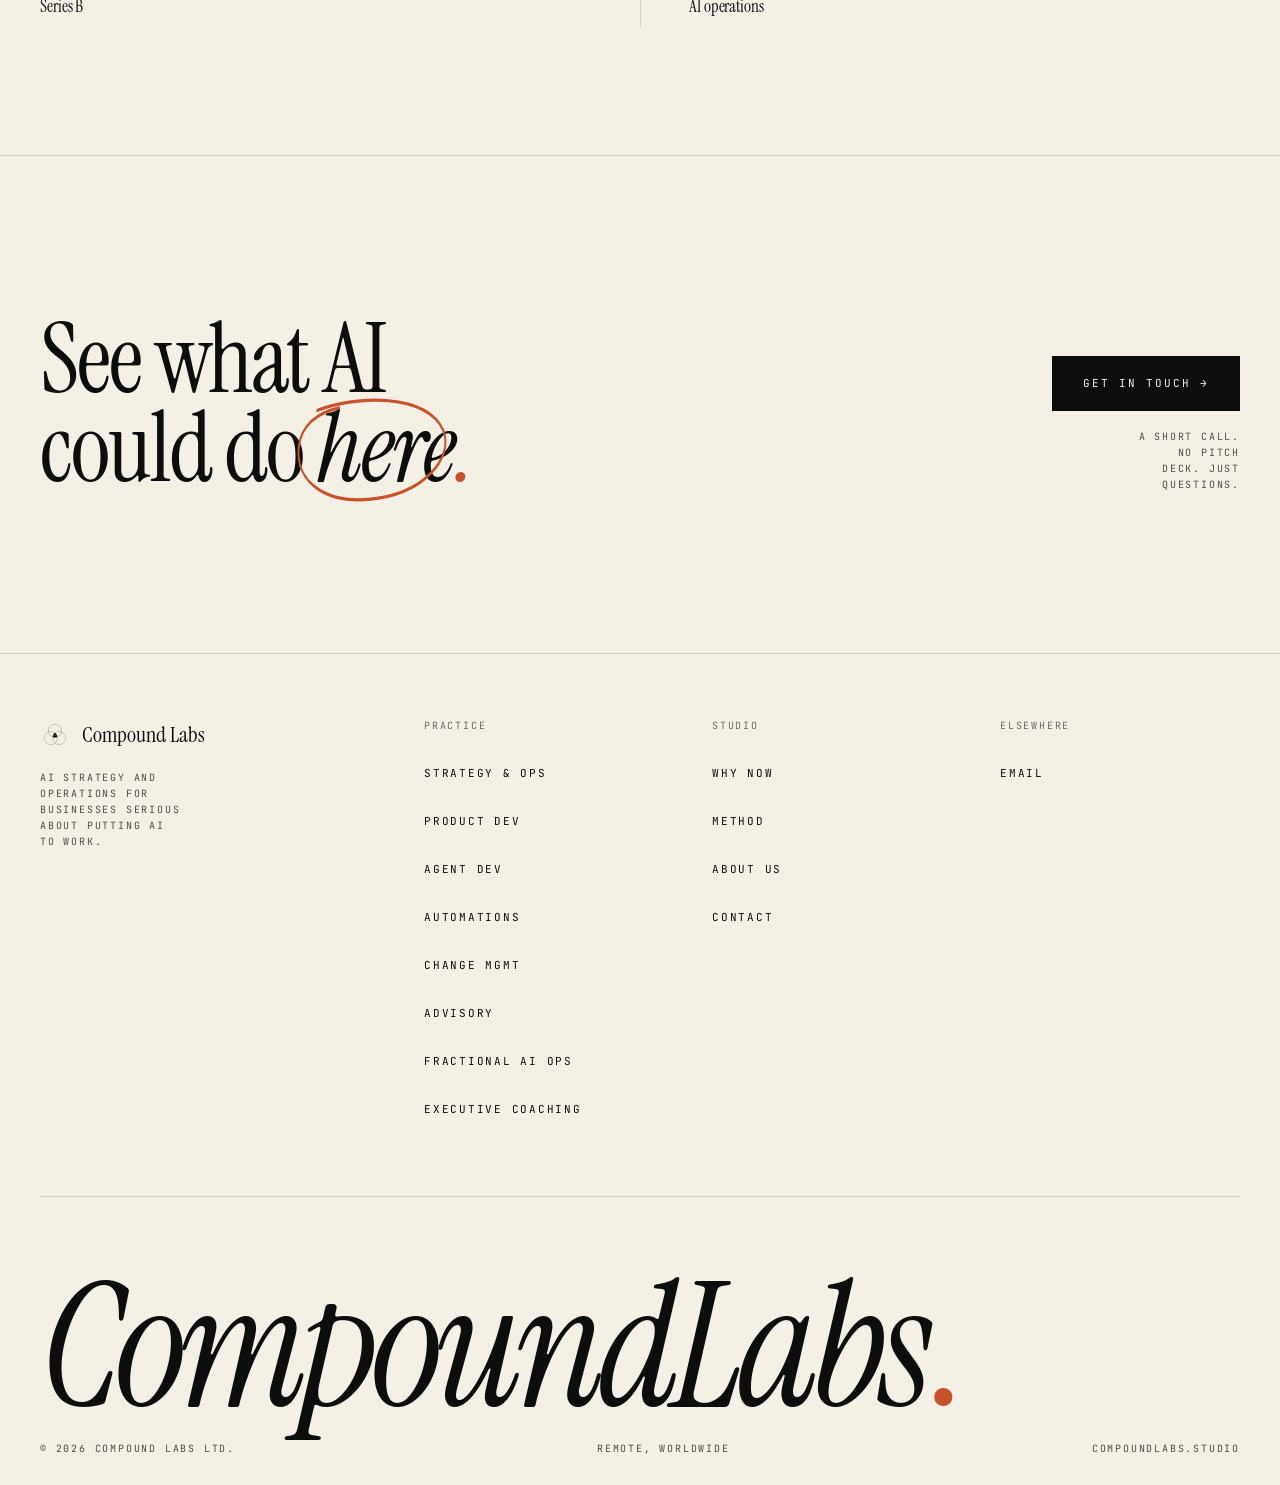
==== commit fa78aa94: "Typography: prose voice moves to the serif. Premise, foundation, and studio bodies (home) and servic" ====
--- a/index.html
+++ b/index.html
@@ -173,12 +173,15 @@
   .premise-h{font-family:var(--serif);font-weight:400;font-size:clamp(2.6rem,5.4vw,5.6rem);line-height:.95;letter-spacing:-.022em;color:var(--ink)}
   .premise-h em{font-style:italic}
   .premise-body{padding-top:14px;border-top:1px solid var(--rule);margin-top:8px}
-  .premise-body p{font-size:17px;line-height:1.7;color:var(--ink-soft);margin:24px 0 0;max-width:48ch}
+  .premise-body p{
+    font-family:var(--serif);font-size:clamp(1.2rem,1.6vw,1.4rem);
+    line-height:1.5;letter-spacing:.002em;color:var(--ink-soft);margin:26px 0 0;max-width:44ch;
+  }
   .premise-body p:first-of-type::first-letter{
-    font-family:var(--serif);font-size:4.4em;float:left;line-height:.85;
-    margin:.05em .12em -.02em 0;color:var(--ink);font-weight:400;
-  }
-  .premise-body strong{color:var(--ink);font-weight:500}
+    font-size:3.9em;float:left;line-height:.85;
+    margin:.06em .14em -.02em 0;color:var(--ink);font-weight:400;
+  }
+  .premise-body strong{color:var(--ink);font-weight:400;font-style:italic}
 
   /* fig. 01 — the compounding curve */
   .curve{margin-top:56px;max-width:520px}
@@ -215,8 +218,12 @@
   .foundation-h{font-family:var(--serif);font-weight:400;font-size:clamp(2.6rem,5.4vw,5.6rem);line-height:.95;letter-spacing:-.022em;color:var(--ink)}
   .foundation-h em{font-style:italic;color:var(--vermillion-deep)}
   .foundation-body{padding-top:14px;border-top:1px solid var(--rule);margin-top:8px}
-  .foundation-body p{font-size:17px;line-height:1.7;color:var(--ink-soft);margin:24px 0 0;max-width:54ch}
-  .foundation-body strong{color:var(--ink);font-weight:500}
+  .foundation-body p{
+    font-family:var(--serif);font-size:clamp(1.2rem,1.6vw,1.4rem);
+    line-height:1.5;letter-spacing:.002em;color:var(--ink-soft);margin:26px 0 0;max-width:48ch;
+  }
+  .foundation-body p:first-of-type{font-size:clamp(1.35rem,1.9vw,1.6rem);color:var(--ink)}
+  .foundation-body strong{color:var(--ink);font-weight:400;font-style:italic}
 
   /* sources note */
   .stats-source{
@@ -312,9 +319,12 @@
   .studio-meta .row{display:flex;align-items:center;gap:14px}
   .studio-meta .row::before{content:'';width:18px;height:1px;background:var(--vermillion);flex-shrink:0}
   .studio-body{padding-top:14px;border-top:1px solid var(--rule);margin-top:8px}
-  .studio-body p{font-size:17px;line-height:1.72;color:var(--ink-soft);margin:24px 0 0;max-width:54ch}
-  .studio-body p:first-of-type{margin-top:24px}
-  .studio-body strong{color:var(--ink);font-weight:500}
+  .studio-body p{
+    font-family:var(--serif);font-size:clamp(1.2rem,1.6vw,1.4rem);
+    line-height:1.5;letter-spacing:.002em;color:var(--ink-soft);margin:26px 0 0;max-width:48ch;
+  }
+  .studio-body p:first-of-type{margin-top:26px}
+  .studio-body strong{color:var(--ink);font-weight:400;font-style:italic}
   .studio-meta .founder-name{color:var(--ink);letter-spacing:.16em}
   .studio-link{color:var(--ink);border-bottom:1px solid var(--rule);padding-bottom:2px;transition:color .2s,border-color .2s}
   .studio-link:hover{color:var(--vermillion);border-color:var(--vermillion)}
